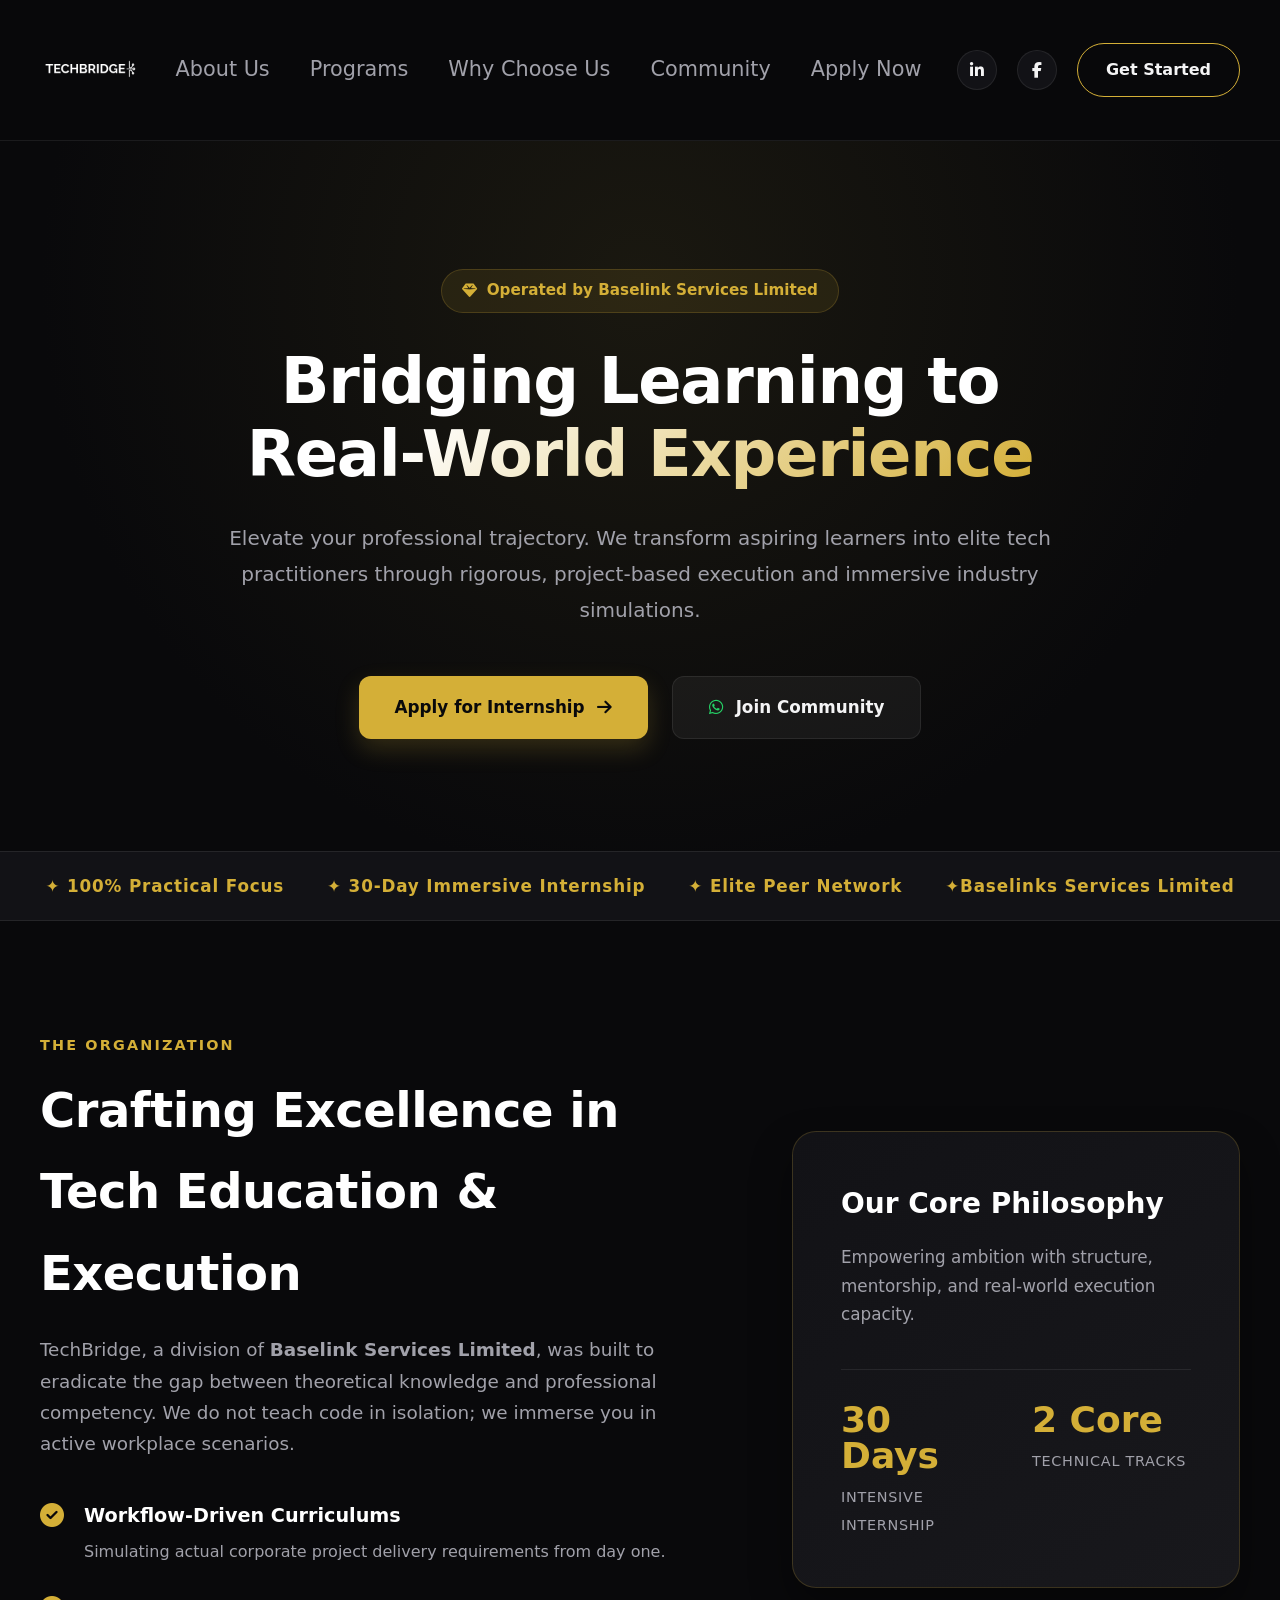
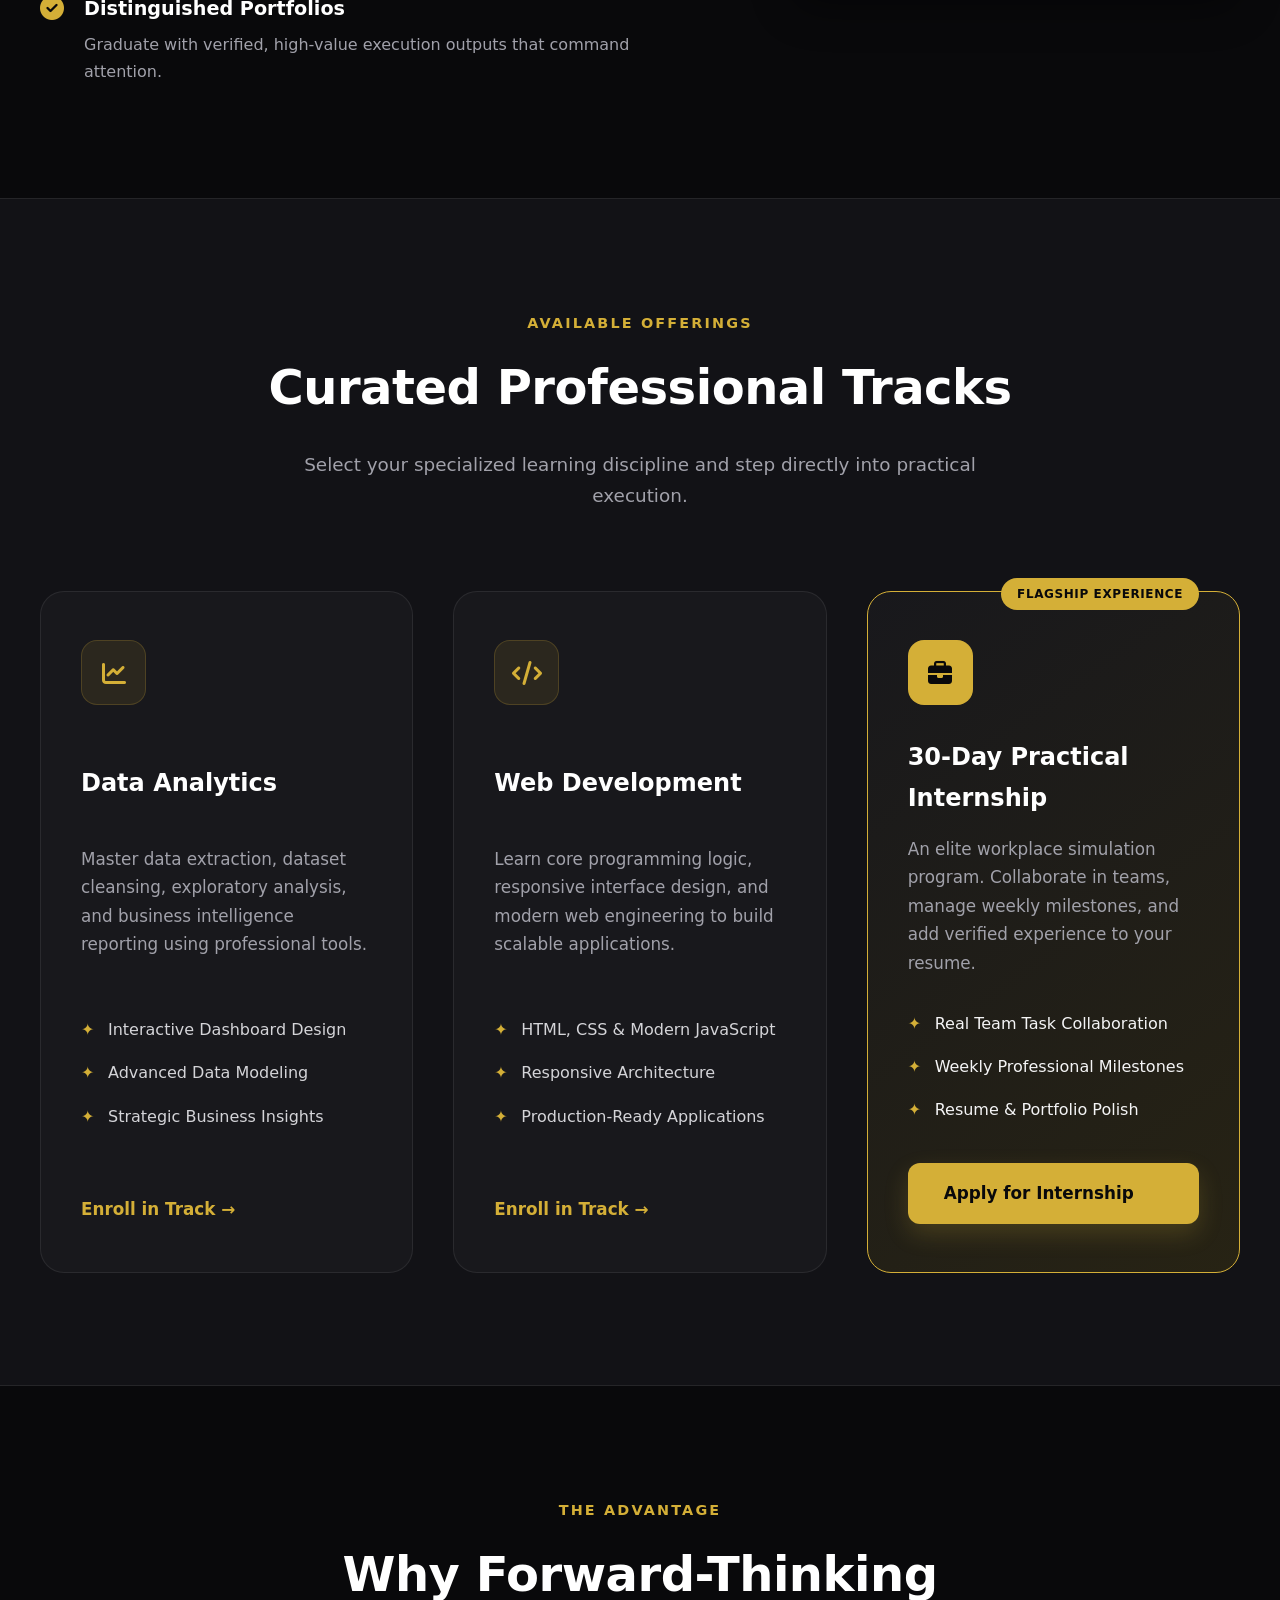
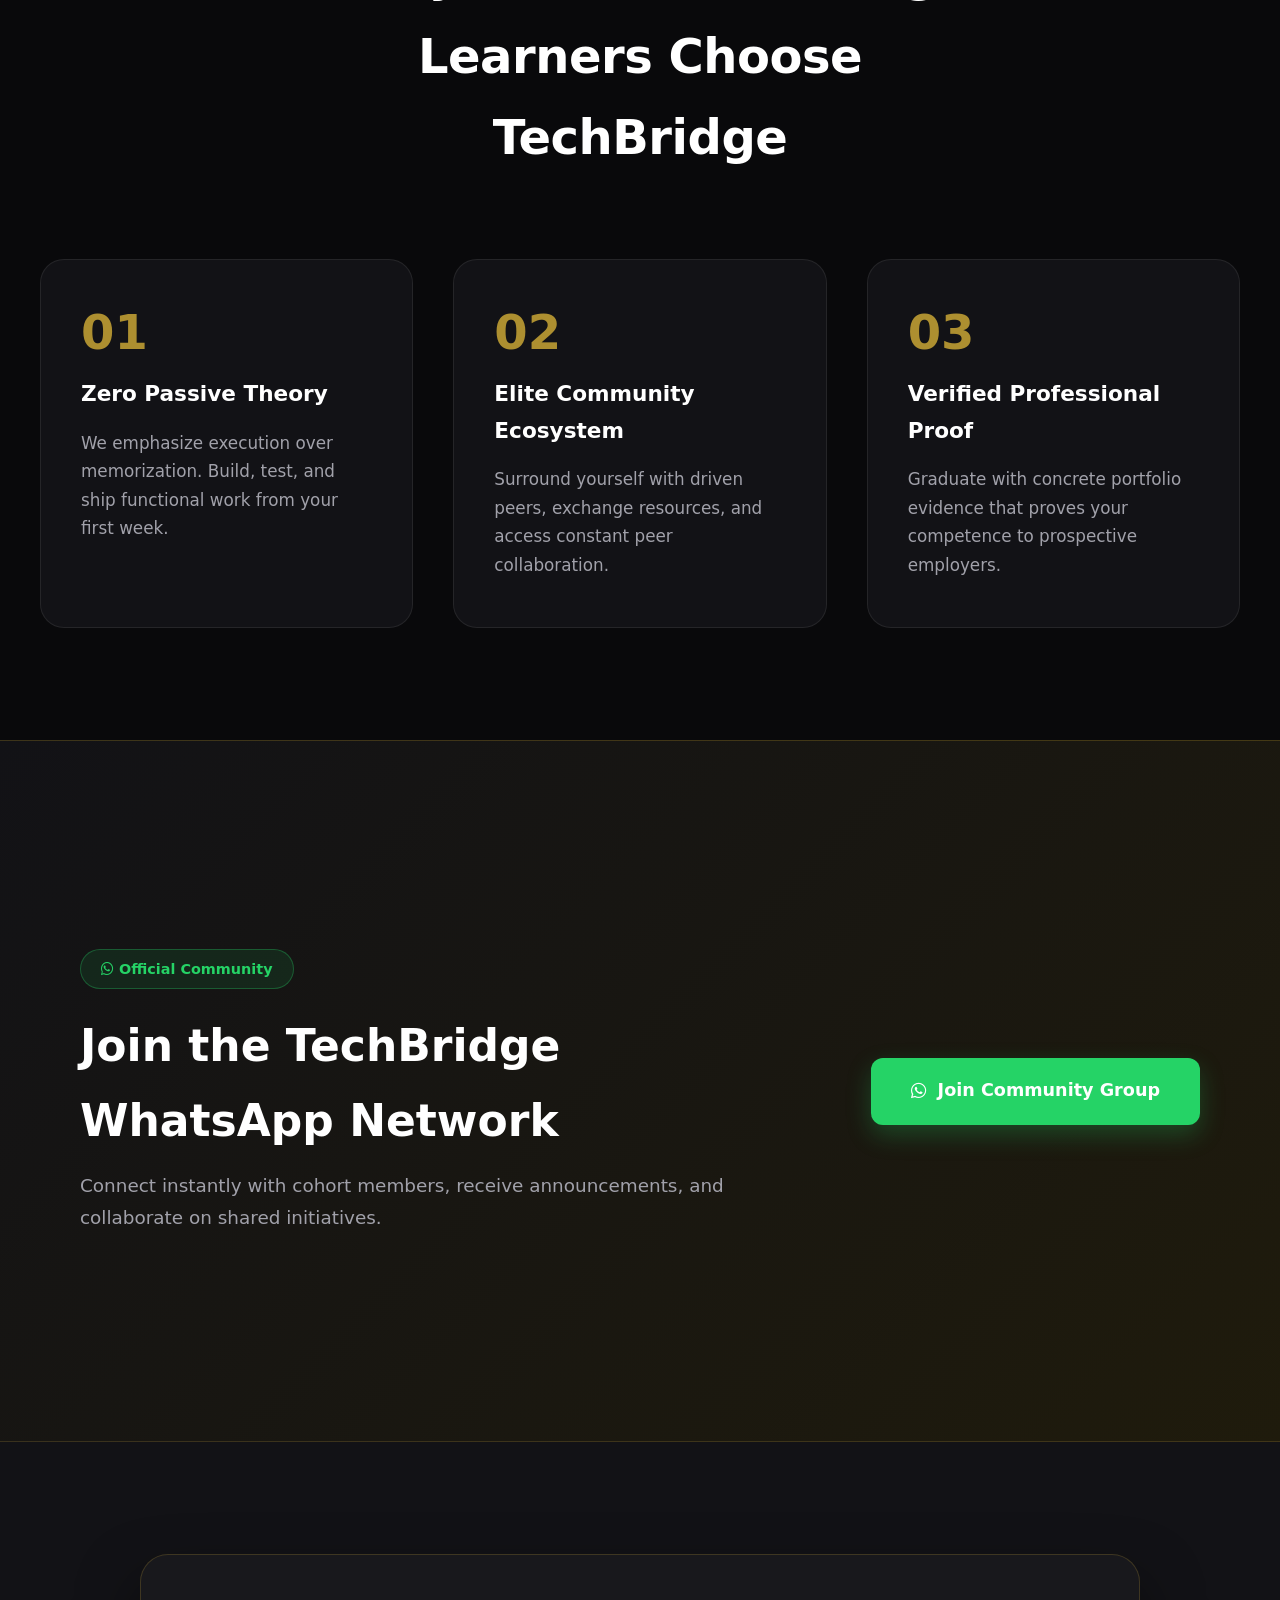
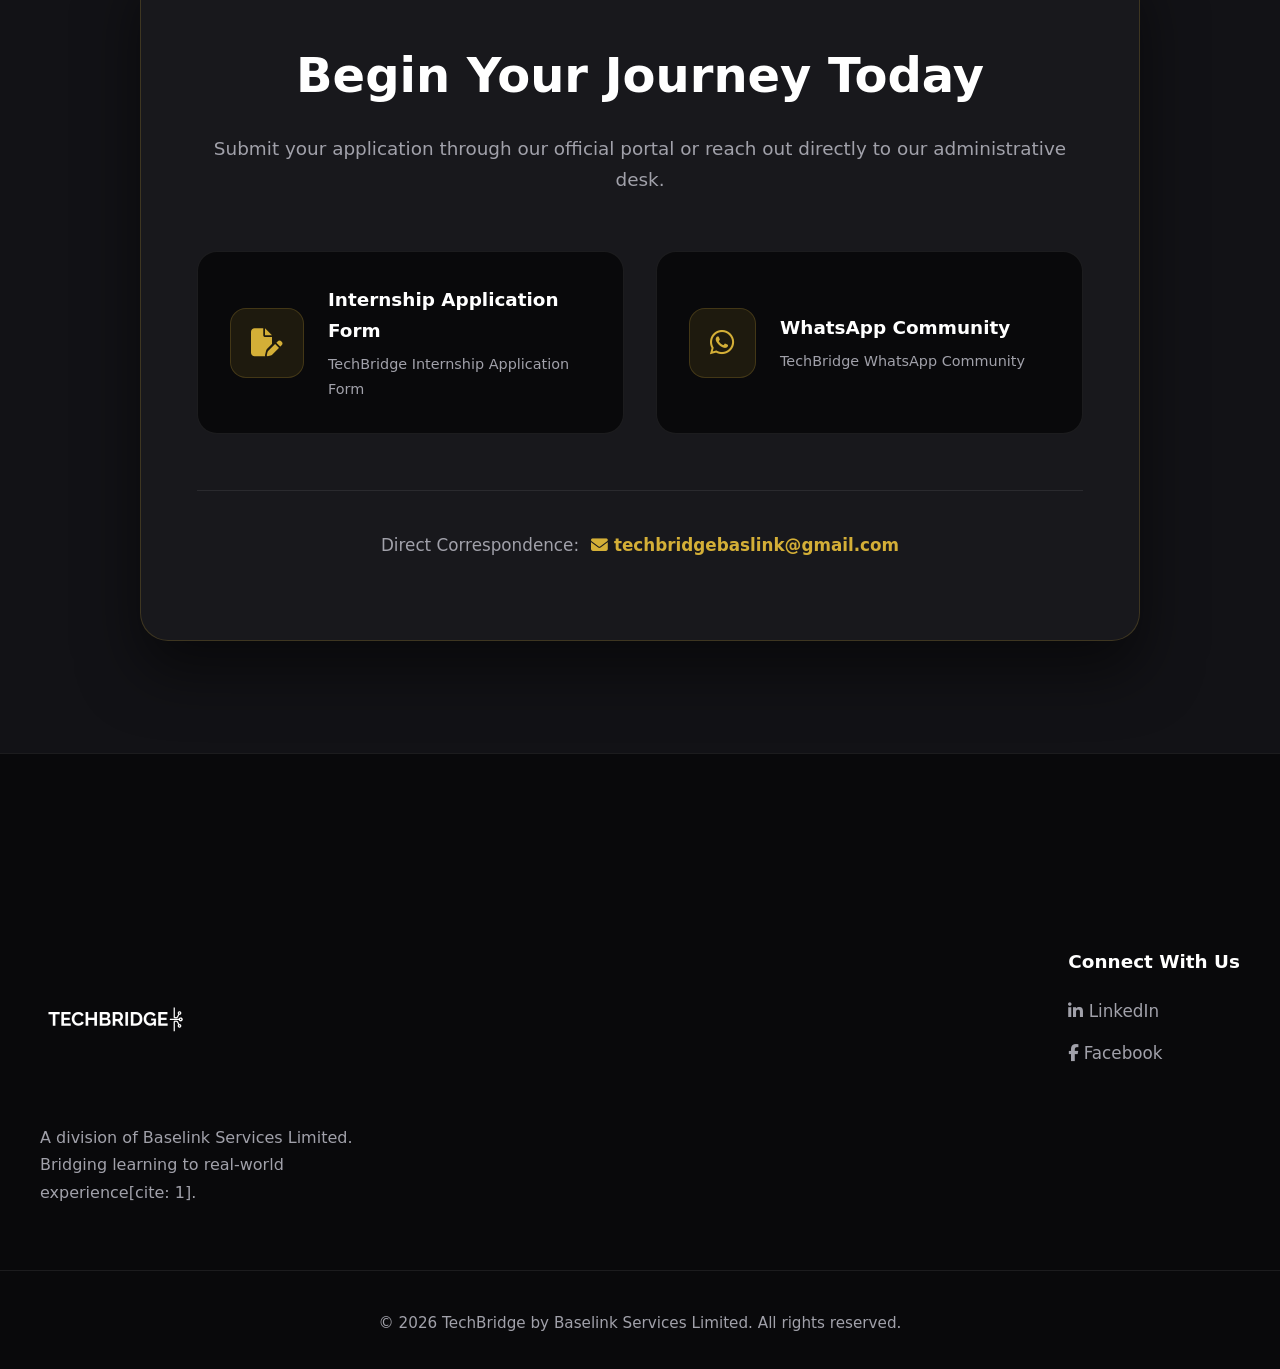
==== index.html @ 63ad5b93 "Add files via upload" ====
<!DOCTYPE html>
<html lang="en">
<head>
    <meta charset="UTF-8">
    <meta name="viewport" content="width=device-width, initial-scale=1.0">
    <title>TechBridge | Bridging Learning to Real-World Experience</title>
    <link rel="stylesheet" href="style.css">
    <link rel="script" href="script.js">
    <!-- FontAwesome Luxury Icons -->
    <link rel="stylesheet" href="https://cdnjs.cloudflare.com/ajax/libs/font-awesome/6.4.0/css/all.min.css">
</head>
<body>

    <!-- Luxury Header / Navbar -->
    <header class="header">
        <div class="nav-container">
            <a href="#" class="logo-link">
                <!-- Using your official TechBridge logo image -->
                <img src="./image/techbridge-logo.png" alt="TechBridge Logo" class="brand-logo-img">
            </a>

            <nav class="nav-menu" id="navMenu">
                <a href="#about" class="nav-link">About Us</a>
                <a href="#programs" class="nav-link">Programs</a>
                <a href="#why-us" class="nav-link">Why Choose Us</a>
                <a href="#community" class="nav-link">Community</a>
                <a href="#apply" class="nav-link">Apply Now</a>
            </nav>

            <div class="nav-cta-group">
                <a href="https://www.linkedin.com/company/techbridge-services/" target="_blank" class="social-btn"><i class="fab fa-linkedin-in"></i></a>
                <a href="https://www.facebook.com/p/Baselink-Services-100066771475783/" target="_blank" class="social-btn"><i class="fab fa-facebook-f"></i></a>
                <a href="#apply" class="btn-luxury-outline">Get Started</a>
            </div>

            <button class="hamburger" id="hamburgerBtn" aria-label="Toggle navigation">
                <span></span>
                <span></span>
                <span></span>
            </button>
        </div>
    </header>

    <!-- Luxury Hero Section -->
    <section class="hero-luxury">
        <div class="hero-container">
            <div class="hero-badge">
                <i class="fa-solid fa-gem"></i> Operated by Baselink Services Limited
            </div>
            <h1>Bridging Learning to <span class="gold-text">Real-World Experience</span></h1>
            <p class="hero-subtitle">
                Elevate your professional trajectory. We transform aspiring learners into elite tech practitioners through rigorous, project-based execution and immersive industry simulations.
            </p>
            <div class="hero-cta-row">
                <a href="#apply" class="btn-gold-solid">Apply for Internship <i class="fas fa-arrow-right"></i></a>
                <a href="#community" class="btn-glass"><i class="fab fa-whatsapp"></i> Join Community</a>
            </div>
        </div>
    </section>

    <!-- Elite Ticker Bar -->
    <div class="luxury-ticker">
        <div class="ticker-content">
            <span>✦ 100% Practical Focus</span>
            <span>✦ 30-Day Immersive Internship</span>
            <span>✦ Elite Peer Network</span>
            <span>✦Baselinks Services Limited</span>
        </div>
    </div>

    <!-- About Section -->
    <section id="about" class="section-container about-luxury-grid">
        <div class="about-text">
            <h5 class="section-gold-eyebrow">The Organization</h5>
            <h2>Crafting Excellence in Tech Education & Execution</h2>
            <p>
                TechBridge, a division of <strong>Baselink Services Limited</strong>, was built to eradicate the gap between theoretical knowledge and professional competency. We do not teach code in isolation; we immerse you in active workplace scenarios.
            </p>
            <div class="luxury-features-list">
                <div class="l-feature">
                    <i class="fa-solid fa-circle-check"></i>
                    <div>
                        <h4>Workflow-Driven Curriculums</h4>
                        <p>Simulating actual corporate project delivery requirements from day one.</p>
                    </div>
                </div>
                <div class="l-feature">
                    <i class="fa-solid fa-circle-check"></i>
                    <div>
                        <h4>Distinguished Portfolios</h4>
                        <p>Graduate with verified, high-value execution outputs that command attention.</p>
                    </div>
                </div>
            </div>
        </div>

        <div class="about-card-box">
            <div class="glass-card-inner">
                <h3>Our Core Philosophy</h3>
                <p>Empowering ambition with structure, mentorship, and real-world execution capacity.</p>
                <div class="card-stats-grid">
                    <div>
                        <span class="stat-num">30 Days</span>
                        <span class="stat-label">Intensive Internship</span>
                    </div>
                    <div>
                        <span class="stat-num">2 Core</span>
                        <span class="stat-label">Technical Tracks</span>
                    </div>
                </div>
            </div>
        </div>
    </section>

    <!-- Programs & Tracks  -->
    <section id="programs" class="programs-luxury-section">
        <div class="section-container">
            <div class="center-header">
                <h5 class="section-gold-eyebrow">Available Offerings</h5>
                <h2>Curated Professional Tracks</h2>
                <p>Select your specialized learning discipline and step directly into practical execution.</p>
            </div>

            <div class="luxury-programs-grid">
                <!-- Track 1 -->
                <div class="luxury-card hover-lift">
                    <div class="card-top-icon"><i class="fa-solid fa-chart-line"></i></div>
                    <h3>Data Analytics</h3>
                    <p>Master data extraction, dataset cleansing, exploratory analysis, and business intelligence reporting using professional tools.</p>
                    <ul class="luxury-list">
                        <li>Interactive Dashboard Design</li>
                        <li>Advanced Data Modeling</li>
                        <li>Strategic Business Insights</li>
                    </ul>
                    <a href="#apply" class="card-action-link">Enroll in Track &rarr;</a>
                </div>

                <!-- Track 2 -->
                <div class="luxury-card hover-lift">
                    <div class="card-top-icon"><i class="fa-solid fa-code"></i></div>
                    <h3>Web Development</h3>
                    <p>Learn core programming logic, responsive interface design, and modern web engineering to build scalable applications.</p>
                    <ul class="luxury-list">
                        <li>HTML, CSS & Modern JavaScript</li>
                        <li>Responsive Architecture</li>
                        <li>Production-Ready Applications</li>
                    </ul>
                    <a href="#apply" class="card-action-link">Enroll in Track &rarr;</a>
                </div>

                <!-- Track 3 (Flagship Featured) -->
                <div class="luxury-card flagship-luxury hover-lift">
                    <div class="gold-pill-tag">Flagship Experience</div>
                    <div class="card-top-icon gold-icon"><i class="fa-solid fa-briefcase"></i></div>
                    <h3>30-Day Practical Internship</h3>
                    <p>An elite workplace simulation program. Collaborate in teams, manage weekly milestones, and add verified experience to your resume.</p>
                    <ul class="luxury-list light-mode-list">
                        <li>Real Team Task Collaboration</li>
                        <li>Weekly Professional Milestones</li>
                        <li>Resume & Portfolio Polish</li>
                    </ul>
                    <a href="https://docs.google.com/forms/u/0/" target="_blank" class="btn-gold-solid">Apply for Internship</a>
                </div>
            </div>
        </div>
    </section>

    <!-- Why Choose Us -->
    <section id="why-us" class="section-container why-luxury-section">
        <div class="center-header">
            <h5 class="section-gold-eyebrow">The Advantage</h5>
            <h2>Why Forward-Thinking Learners Choose TechBridge</h2>
        </div>
        <div class="luxury-benefits-grid">
            <div class="benefit-box hover-lift">
                <span class="gold-number">01</span>
                <h4>Zero Passive Theory</h4>
                <p>We emphasize execution over memorization. Build, test, and ship functional work from your first week.</p>
            </div>
            <div class="benefit-box hover-lift">
                <span class="gold-number">02</span>
                <h4>Elite Community Ecosystem</h4>
                <p>Surround yourself with driven peers, exchange resources, and access constant peer collaboration.</p>
            </div>
            <div class="benefit-box hover-lift">
                <span class="gold-number">03</span>
                <h4>Verified Professional Proof</h4>
                <p>Graduate with concrete portfolio evidence that proves your competence to prospective employers.</p>
            </div>
        </div>
    </section>

    <!-- Community Banner -->
    <section id="community" class="community-luxury-banner">
        <div class="section-container banner-flex">
            <div>
                <span class="whatsapp-badge"><i class="fab fa-whatsapp"></i> Official Community</span>
                <h2>Join the TechBridge WhatsApp Network</h2>
                <p>Connect instantly with cohort members, receive announcements, and collaborate on shared initiatives.</p>
            </div>
            <a href="https://chat.whatsapp.com" target="_blank" class="btn-whatsapp-luxury hover-lift">
                <i class="fab fa-whatsapp"></i> Join Community Group
            </a>
        </div>
    </section>

    <!-- Application / Contact Hub -->
    <section id="apply" class="apply-luxury-section">
        <div class="section-container">
            <div class="apply-luxury-box">
                <h2>Begin Your Journey Today</h2>
                <p>Submit your application through our official portal or reach out directly to our administrative desk.</p>

                <div class="apply-grid-options">
                    <a href="https://docs.google.com/forms/u/0/" target="_blank" class="luxury-option-card hover-lift">
                        <i class="fa-solid fa-file-pen"></i>
                        <div>
                            <h4>Internship Application Form</h4>
                            <p>TechBridge Internship Application Form</p>
                        </div>
                    </a>
                    <a href="https://chat.whatsapp.com" target="_blank" class="luxury-option-card hover-lift">
                        <i class="fab fa-whatsapp"></i>
                        <div>
                            <h4>WhatsApp Community</h4>
                            <p>TechBridge WhatsApp Community</p>
                        </div>
                    </a>
                </div>

                <div class="contact-strip-luxury">
                    <span>Direct Correspondence:</span>
                    <a href="mailto:techbridgebaslink@gmail.com"><i class="fa-solid fa-envelope"></i> techbridgebaslink@gmail.com</a>
                </div>
            </div>
        </div>
    </section>

    <!-- Luxury Footer -->
    <footer class="footer-luxury">
        <div class="section-container footer-flex">
            <div class="footer-brand">
                <img src="./image/techbridge-logo.png" alt="TechBridge Logo" class="footer-logo-img">
                <p>A division of Baselink Services Limited. Bridging learning to real-world experience[cite: 1].</p>
            </div>
            <div class="footer-socials">
                <h5>Connect With Us</h5>
                <div class="social-links-row">
                    <a href="https://www.linkedin.com/company/techbridge-services/" target="_blank"><i class="fab fa-linkedin-in"></i> LinkedIn</a>
                    <a href="https://www.facebook.com/p/Baselink-Services-100066771475783/" target="_blank"><i class="fab fa-facebook-f"></i> Facebook</a>
                </div>
            </div>
        </div>
        <div class="footer-bottom-bar">
            <p>&copy; 2026 TechBridge by Baselink Services Limited. All rights reserved.</p>
        </div>
    </footer>

    <!-- Script File -->
    <script src="script.js"></script>
</body>
</html>
---- style.css ----
/* --- LUXURY CSS RESET & VARIABLES --- */
* {
    margin: 0;
    padding: 0;
    box-sizing: border-box;
    font-family: system-ui, -apple-system, BlinkMacSystemFont, "Segoe UI", Roboto, sans-serif;
}

:root {
    --obsidian: #09090b;
    --obsidian-surface: #121216;
    --obsidian-card: #18181c;
    --gold: #d4af37;
    --gold-hover: #b3922c;
    --text-light: #f4f4f5;
    --text-muted: #a1a1aa;
    --border-luxury: rgba(212, 175, 55, 0.2);
    --border-subtle: rgba(255, 255, 255, 0.08);
}

html {
    scroll-behavior: smooth;
}

body {
    background-color: var(--obsidian);
    color: var(--text-light);
    font-size: 1.05rem;
    line-height: 1.7;
}

/* --- HOVER INTERACTION ANIMATION --- */
.hover-lift {
    transition: transform 0.3s cubic-bezier(0.16, 1, 0.3, 1), box-shadow 0.3s cubic-bezier(0.16, 1, 0.3, 1), border-color 0.3s ease;
}

.hover-lift:hover {
    transform: translateY(-8px);
    box-shadow: 0 20px 40px -15px rgba(212, 175, 55, 0.15);
    border-color: var(--gold);
}

/* --- LUXURY HEADER --- */
.header {
    background: rgba(9, 9, 11, 0.85);
    backdrop-filter: blur(16px);
    border-bottom: 1px solid var(--border-subtle);
    position: sticky;
    top: 0;
    z-index: 1000;
}

.nav-container {
    max-width: 1320px;
    margin: 0 auto;
    padding: 1.25rem 2.5rem;
    display: flex;
    align-items: center;
    justify-content: space-between;
}

.brand-logo-img {
    height: 100px;
    width: auto;
    display: block;
    filter: brightness(0) invert(1);
}

.nav-menu {
    display: flex;
    gap: 2.5rem;
}

.nav-link {
    text-decoration: none;
    color: var(--text-muted);
    font-size: 1.3rem;
    font-weight: 500;
    transition: color 0.2s ease;
}

.nav-link:hover {
    color: var(--gold);
}

.nav-cta-group {
    display: flex;
    align-items: center;
    gap: 1.25rem;
}

.social-btn {
    width: 40px;
    height: 40px;
    border-radius: 50%;
    background: var(--obsidian-surface);
    color: var(--text-light);
    display: flex;
    align-items: center;
    justify-content: center;
    text-decoration: none;
    font-size: 1rem;
    border: 1px solid var(--border-subtle);
    transition: all 0.3s ease;
}

.social-btn:hover {
    background: var(--gold);
    color: var(--obsidian);
    border-color: var(--gold);
    transform: translateY(-3px);
}

.btn-luxury-outline {
    background: transparent;
    color: var(--text-light);
    text-decoration: none;
    padding: 0.75rem 1.75rem;
    border-radius: 2rem;
    font-size: 1rem;
    font-weight: 600;
    border: 1px solid var(--gold);
    transition: all 0.3s ease;
}

.btn-luxury-outline:hover {
    background: var(--gold);
    color: var(--obsidian);
    transform: translateY(-2px);
}

.hamburger {
    display: none;
    flex-direction: column;
    gap: 6px;
    background: none;
    border: none;
    cursor: pointer;
}

.hamburger span {
    display: block;
    width: 28px;
    height: 2px;
    background: var(--gold);
    transition: 0.3s;
}

/* --- HERO SECTION --- */
.hero-luxury {
    background: radial-gradient(circle at 50% 20%, #1a1810 0%, var(--obsidian) 70%);
    padding: 8rem 2.5rem 7rem 2.5rem;
    text-align: center;
}

.hero-container {
    max-width: 900px;
    margin: 0 auto;
}

.hero-badge {
    display: inline-flex;
    align-items: center;
    gap: 0.6rem;
    background: rgba(212, 175, 55, 0.1);
    color: var(--gold);
    padding: 0.5rem 1.25rem;
    border-radius: 2rem;
    font-size: 0.95rem;
    font-weight: 600;
    margin-bottom: 2rem;
    border: 1px solid var(--border-luxury);
}

.hero-luxury h1 {
    font-size: 4rem;
    font-weight: 800;
    color: #ffffff;
    line-height: 1.15;
    margin-bottom: 1.75rem;
    letter-spacing: -0.02em;
}

.gold-text {
    background: linear-gradient(135deg, #ffffff 20%, var(--gold) 100%);
    -webkit-background-clip: text;
    -webkit-text-fill-color: transparent;
}

.hero-subtitle {
    font-size: 1.25rem;
    color: var(--text-muted);
    margin-bottom: 3rem;
    line-height: 1.8;
}

.hero-cta-row {
    display: flex;
    justify-content: center;
    gap: 1.5rem;
    flex-wrap: wrap;
}

.btn-gold-solid {
    background: var(--gold);
    color: var(--obsidian);
    text-decoration: none;
    padding: 1rem 2.25rem;
    border-radius: 0.75rem;
    font-size: 1.05rem;
    font-weight: 700;
    display: inline-flex;
    align-items: center;
    gap: 0.75rem;
    transition: all 0.3s ease;
    box-shadow: 0 10px 25px rgba(212, 175, 55, 0.2);
}

.btn-gold-solid:hover {
    background: var(--gold-hover);
    transform: translateY(-3px);
    box-shadow: 0 15px 30px rgba(212, 175, 55, 0.35);
}

.btn-glass {
    background: rgba(255, 255, 255, 0.05);
    color: var(--text-light);
    text-decoration: none;
    padding: 1rem 2.25rem;
    border-radius: 0.75rem;
    font-size: 1.05rem;
    font-weight: 600;
    border: 1px solid var(--border-subtle);
    display: inline-flex;
    align-items: center;
    gap: 0.75rem;
    transition: all 0.3s ease;
}

.btn-glass i {
    color: #25d366;
}

.btn-glass:hover {
    background: rgba(255, 255, 255, 0.1);
    border-color: var(--text-muted);
    transform: translateY(-3px);
}

/* --- TICKER BAR --- */
.luxury-ticker {
    background: var(--obsidian-surface);
    border-top: 1px solid var(--border-subtle);
    border-bottom: 1px solid var(--border-subtle);
    padding: 1.25rem 0;
    overflow: hidden;
}

.ticker-content {
    display: flex;
    justify-content: space-around;
    align-items: center;
    flex-wrap: wrap;
    gap: 2rem;
    max-width: 1320px;
    margin: 0 auto;
    padding: 0 2.5rem;
    font-size: 1.05rem;
    font-weight: 600;
    color: var(--gold);
    letter-spacing: 0.05em;
}

/* --- SECTION GENERAL STYLING --- */
.section-container {
    max-width: 1320px;
    margin: 0 auto;
    padding: 7rem 2.5rem;
}

.center-header {
    text-align: center;
    max-width: 750px;
    margin: 0 auto 5rem auto;
}

.section-gold-eyebrow {
    color: var(--gold);
    font-size: 0.9rem;
    font-weight: 700;
    text-transform: uppercase;
    letter-spacing: 0.15em;
    margin-bottom: 0.75rem;
}

.center-header h2, .about-text h2 {
    font-size: 3rem;
    font-weight: 800;
    color: #ffffff;
    margin-bottom: 1.25rem;
    letter-spacing: -0.01em;
}

.center-header p, .about-text p {
    color: var(--text-muted);
    font-size: 1.15rem;
}

/* --- ABOUT SECTION --- */
.about-luxury-grid {
    display: grid;
    grid-template-columns: 1.2fr 0.8fr;
    gap: 5rem;
    align-items: center;
}

.about-text p {
    margin-bottom: 2.5rem;
}

.luxury-features-list {
    display: flex;
    flex-direction: column;
    gap: 1.75rem;
}

.l-feature {
    display: flex;
    gap: 1.25rem;
    align-items: flex-start;
}

.l-feature i {
    color: var(--gold);
    font-size: 1.5rem;
    margin-top: 0.2rem;
}

.l-feature h4 {
    font-size: 1.2rem;
    color: #ffffff;
    margin-bottom: 0.35rem;
}

.l-feature p {
    font-size: 1rem;
    color: var(--text-muted);
    margin-bottom: 0;
}

.about-card-box {
    background: linear-gradient(145deg, var(--obsidian-surface), var(--obsidian-card));
    border: 1px solid var(--border-luxury);
    border-radius: 1.5rem;
    padding: 3rem;
    position: relative;
    box-shadow: 0 20px 40px rgba(0,0,0,0.4);
}

.about-card-box h3 {
    font-size: 1.75rem;
    color: #ffffff;
    margin-bottom: 1rem;
}

.about-card-box p {
    color: var(--text-muted);
    font-size: 1.05rem;
    margin-bottom: 2.5rem;
}

.card-stats-grid {
    display: grid;
    grid-template-columns: 1fr 1fr;
    gap: 2rem;
    border-top: 1px solid var(--border-subtle);
    padding-top: 2rem;
}

.stat-num {
    display: block;
    font-size: 2.25rem;
    font-weight: 800;
    color: var(--gold);
    line-height: 1;
    margin-bottom: 0.5rem;
}

.stat-label {
    font-size: 0.9rem;
    color: var(--text-muted);
    text-transform: uppercase;
    letter-spacing: 0.05em;
}

/* --- PROGRAMS SECTION --- */
.programs-luxury-section {
    background-color: var(--obsidian-surface);
    border-top: 1px solid var(--border-subtle);
    border-bottom: 1px solid var(--border-subtle);
}

.luxury-programs-grid {
    display: grid;
    grid-template-columns: repeat(3, 1fr);
    gap: 2.5rem;
}

.luxury-card {
    background: var(--obsidian-card);
    border: 1px solid var(--border-subtle);
    border-radius: 1.5rem;
    padding: 3rem 2.5rem;
    display: flex;
    flex-direction: column;
    justify-content: space-between;
}

.card-top-icon {
    width: 65px;
    height: 65px;
    background: rgba(212, 175, 55, 0.1);
    color: var(--gold);
    border-radius: 1rem;
    display: flex;
    align-items: center;
    justify-content: center;
    font-size: 1.5rem;
    margin-bottom: 2rem;
    border: 1px solid var(--border-luxury);
}

.luxury-card h3 {
    font-size: 1.5rem;
    color: #ffffff;
    margin-bottom: 1rem;
}

.luxury-card p {
    color: var(--text-muted);
    font-size: 1.05rem;
    margin-bottom: 2rem;
}

.luxury-list {
    list-style: none;
    margin-bottom: 2.5rem;
    display: flex;
    flex-direction: column;
    gap: 1rem;
    font-size: 1rem;
    color: #d4d4d8;
}

.luxury-list li::before {
    content: "✦ ";
    color: var(--gold);
    font-weight: bold;
    margin-right: 0.5rem;
}

.card-action-link {
    text-decoration: none;
    font-weight: 700;
    color: var(--gold);
    font-size: 1.05rem;
    transition: color 0.2s ease;
}

.card-action-link:hover {
    color: #ffffff;
}

/* Flagship Card Special Variant */
.luxury-card.flagship-luxury {
    background: linear-gradient(145deg, #18181c, #272314);
    border: 1px solid var(--gold);
    position: relative;
}

.gold-pill-tag {
    position: absolute;
    top: -14px;
    right: 2.5rem;
    background: var(--gold);
    color: var(--obsidian);
    font-size: 0.75rem;
    font-weight: 800;
    text-transform: uppercase;
    padding: 0.35rem 1rem;
    border-radius: 2rem;
    letter-spacing: 0.05em;
}

.card-top-icon.gold-icon {
    background: var(--gold);
    color: var(--obsidian);
}

.light-mode-list {
    color: #f4f4f5;
}

/* --- WHY CHOOSE US --- */
.why-luxury-section {
    background: var(--obsidian);
}

.luxury-benefits-grid {
    display: grid;
    grid-template-columns: repeat(3, 1fr);
    gap: 2.5rem;
}

.benefit-box {
    background: var(--obsidian-surface);
    border: 1px solid var(--border-subtle);
    padding: 3rem 2.5rem;
    border-radius: 1.5rem;
}

.gold-number {
    font-size: 3rem;
    font-weight: 900;
    color: var(--gold);
    display: block;
    margin-bottom: 1.25rem;
    line-height: 1;
    opacity: 0.8;
}

.benefit-box h4 {
    font-size: 1.35rem;
    color: #ffffff;
    margin-bottom: 1rem;
}

.benefit-box p {
    color: var(--text-muted);
    font-size: 1.05rem;
}

/* --- COMMUNITY BANNER --- */
.community-luxury-banner {
    background: linear-gradient(135deg, #121216 0%, #1f1b0c 100%);
    border-top: 1px solid var(--border-luxury);
    border-bottom: 1px solid var(--border-luxury);
    padding: 6rem 2.5rem;
}

.banner-flex {
    display: flex;
    align-items: center;
    justify-content: space-between;
    gap: 4rem;
}

.whatsapp-badge {
    background: rgba(37, 211, 102, 0.1);
    color: #25d366;
    border: 1px solid rgba(37, 211, 102, 0.3);
    padding: 0.4rem 1.25rem;
    border-radius: 2rem;
    font-size: 0.9rem;
    font-weight: 600;
    display: inline-block;
    margin-bottom: 1.25rem;
}

.banner-flex h2 {
    font-size: 2.75rem;
    font-weight: 800;
    color: #ffffff;
    margin-bottom: 0.75rem;
}

.banner-flex p {
    color: var(--text-muted);
    font-size: 1.15rem;
}

.btn-whatsapp-luxury {
    background: #25d366;
    color: #ffffff;
    text-decoration: none;
    padding: 1.15rem 2.5rem;
    border-radius: 0.75rem;
    font-size: 1.1rem;
    font-weight: 700;
    display: inline-flex;
    align-items: center;
    gap: 0.75rem;
    transition: all 0.3s ease;
    white-space: nowrap;
    box-shadow: 0 10px 25px rgba(37, 211, 102, 0.25);
}

.btn-whatsapp-luxury:hover {
    background: #20ba5a;
    transform: translateY(-3px);
}

/* --- APPLY SECTION --- */
.apply-luxury-section {
    background: var(--obsidian-surface);
}

.apply-luxury-box {
    background: var(--obsidian-card);
    border: 1px solid var(--border-luxury);
    border-radius: 1.75rem;
    padding: 5rem 3.5rem;
    text-align: center;
    max-width: 1000px;
    margin: 0 auto;
    box-shadow: 0 30px 60px rgba(0,0,0,0.5);
}

.apply-luxury-box h2 {
    font-size: 3rem;
    color: #ffffff;
    margin-bottom: 1rem;
}

.apply-luxury-box p {
    color: var(--text-muted);
    font-size: 1.15rem;
    margin-bottom: 3.5rem;
}

.apply-grid-options {
    display: grid;
    grid-template-columns: 1fr 1fr;
    gap: 2rem;
    margin-bottom: 3.5rem;
}

.luxury-option-card {
    background: var(--obsidian);
    border: 1px solid var(--border-subtle);
    padding: 2rem;
    border-radius: 1.25rem;
    text-decoration: none;
    display: flex;
    align-items: center;
    gap: 1.5rem;
    text-align: left;
}

.luxury-option-card i {
    font-size: 1.75rem;
    color: var(--gold);
    background: rgba(212, 175, 55, 0.1);
    padding: 1.25rem;
    border-radius: 1rem;
    border: 1px solid var(--border-luxury);
    flex-shrink: 0;
}

.luxury-option-card h4 {
    font-size: 1.15rem;
    color: #ffffff;
    margin-bottom: 0.35rem;
}

.luxury-option-card p {
    font-size: 0.9rem;
    color: var(--text-muted);
    margin-bottom: 0;
}

.contact-strip-luxury {
    border-top: 1px solid var(--border-subtle);
    padding-top: 2.5rem;
    font-size: 1.05rem;
    color: var(--text-muted);
    display: flex;
    align-items: center;
    justify-content: center;
    gap: 0.75rem;
}

.contact-strip-luxury a {
    color: var(--gold);
    font-weight: 600;
    text-decoration: none;
}

.contact-strip-luxury a:hover {
    text-decoration: underline;
}

/* --- FOOTER --- */
.footer-luxury {
    background: var(--obsidian);
    border-top: 1px solid var(--border-subtle);
    padding: 5rem 0 2rem 0;
}

.footer-flex {
    display: flex;
    justify-content: space-between;
    align-items: flex-start;
    gap: 3rem;
    padding-bottom: 4rem;
    border-bottom: 1px solid var(--border-subtle);
}

.footer-logo-img {
    height: 150px;
    width: auto;
    margin-bottom: 1.25rem;
    filter: brightness(0) invert(1);
}

.footer-brand p {
    font-size: 1rem;
    color: var(--text-muted);
    max-width: 340px;
}

.footer-socials h5 {
    color: #ffffff;
    font-size: 1.15rem;
    margin-bottom: 1.25rem;
}

.social-links-row {
    display: flex;
    flex-direction: column;
    gap: 0.85rem;
}

.social-links-row a {
    color: var(--text-muted);
    text-decoration: none;
    font-size: 1.05rem;
    transition: color 0.2s ease;
}

.social-links-row a:hover {
    color: var(--gold);
}

.footer-bottom-bar {
    text-align: center;
    padding-top: 2.5rem;
    font-size: 0.95rem;
    color: var(--text-muted);
}

/* --- RESPONSIVE MEDIA QUERIES --- */
@media (max-width: 968px) {
    .hero-luxury h1 {
        font-size: 3rem;
    }

    .about-luxury-grid {
        grid-template-columns: 1fr;
        gap: 3.5rem;
    }

    .luxury-programs-grid, .luxury-benefits-grid {
        grid-template-columns: 1fr;
    }

    .banner-flex {
        flex-direction: column;
        text-align: center;
    }

    .apply-grid-options {
        grid-template-columns: 1fr;
    }

    .nav-menu, .nav-cta-group {
        display: none;
    }

    .hamburger {
        display: flex;
    }

    /* Mobile Drawer Menu */
    .nav-menu.active {
        display: flex;
        flex-direction: column;
        position: absolute;
        top: 100%;
        left: 0;
        width: 100%;
        background: var(--obsidian-card);
        padding: 2.5rem;
        border-bottom: 1px solid var(--border-subtle);
        box-shadow: 0 20px 40px rgba(0,0,0,0.6);
        gap: 1.5rem;
    }
}
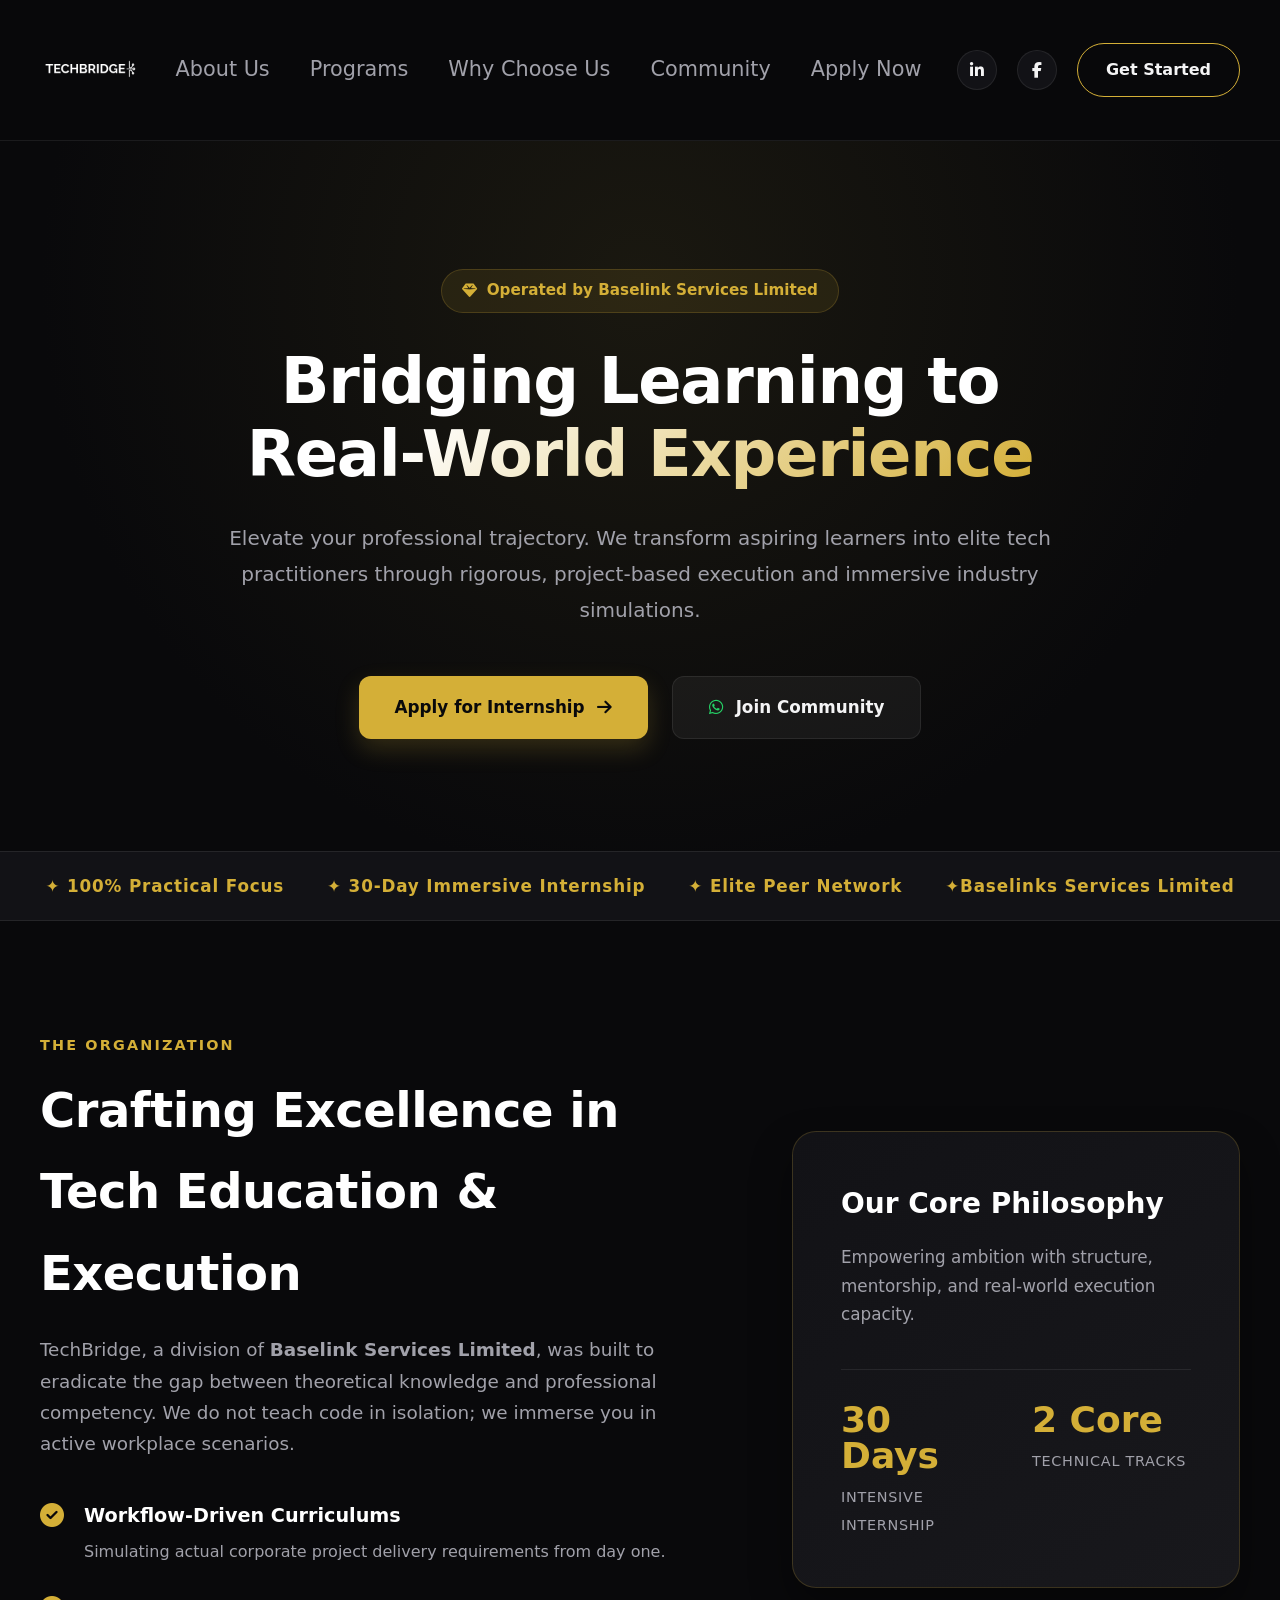
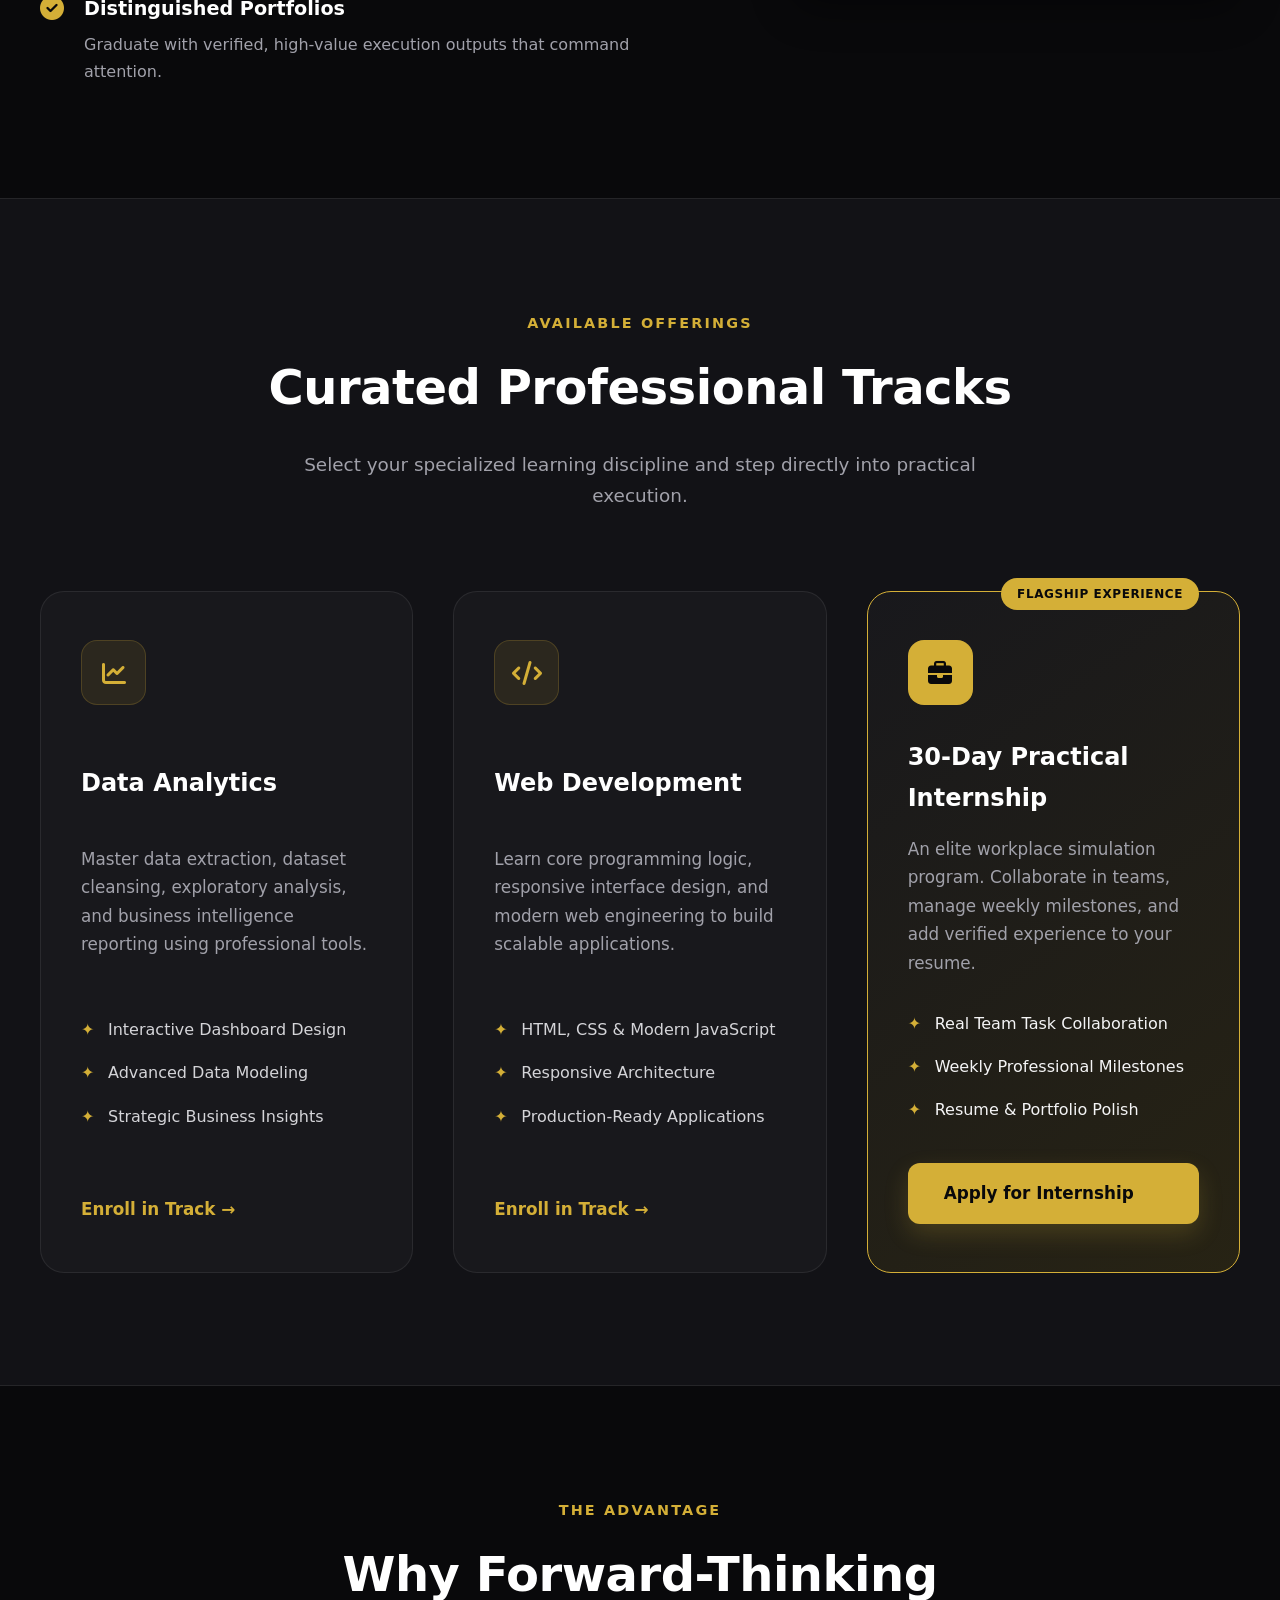
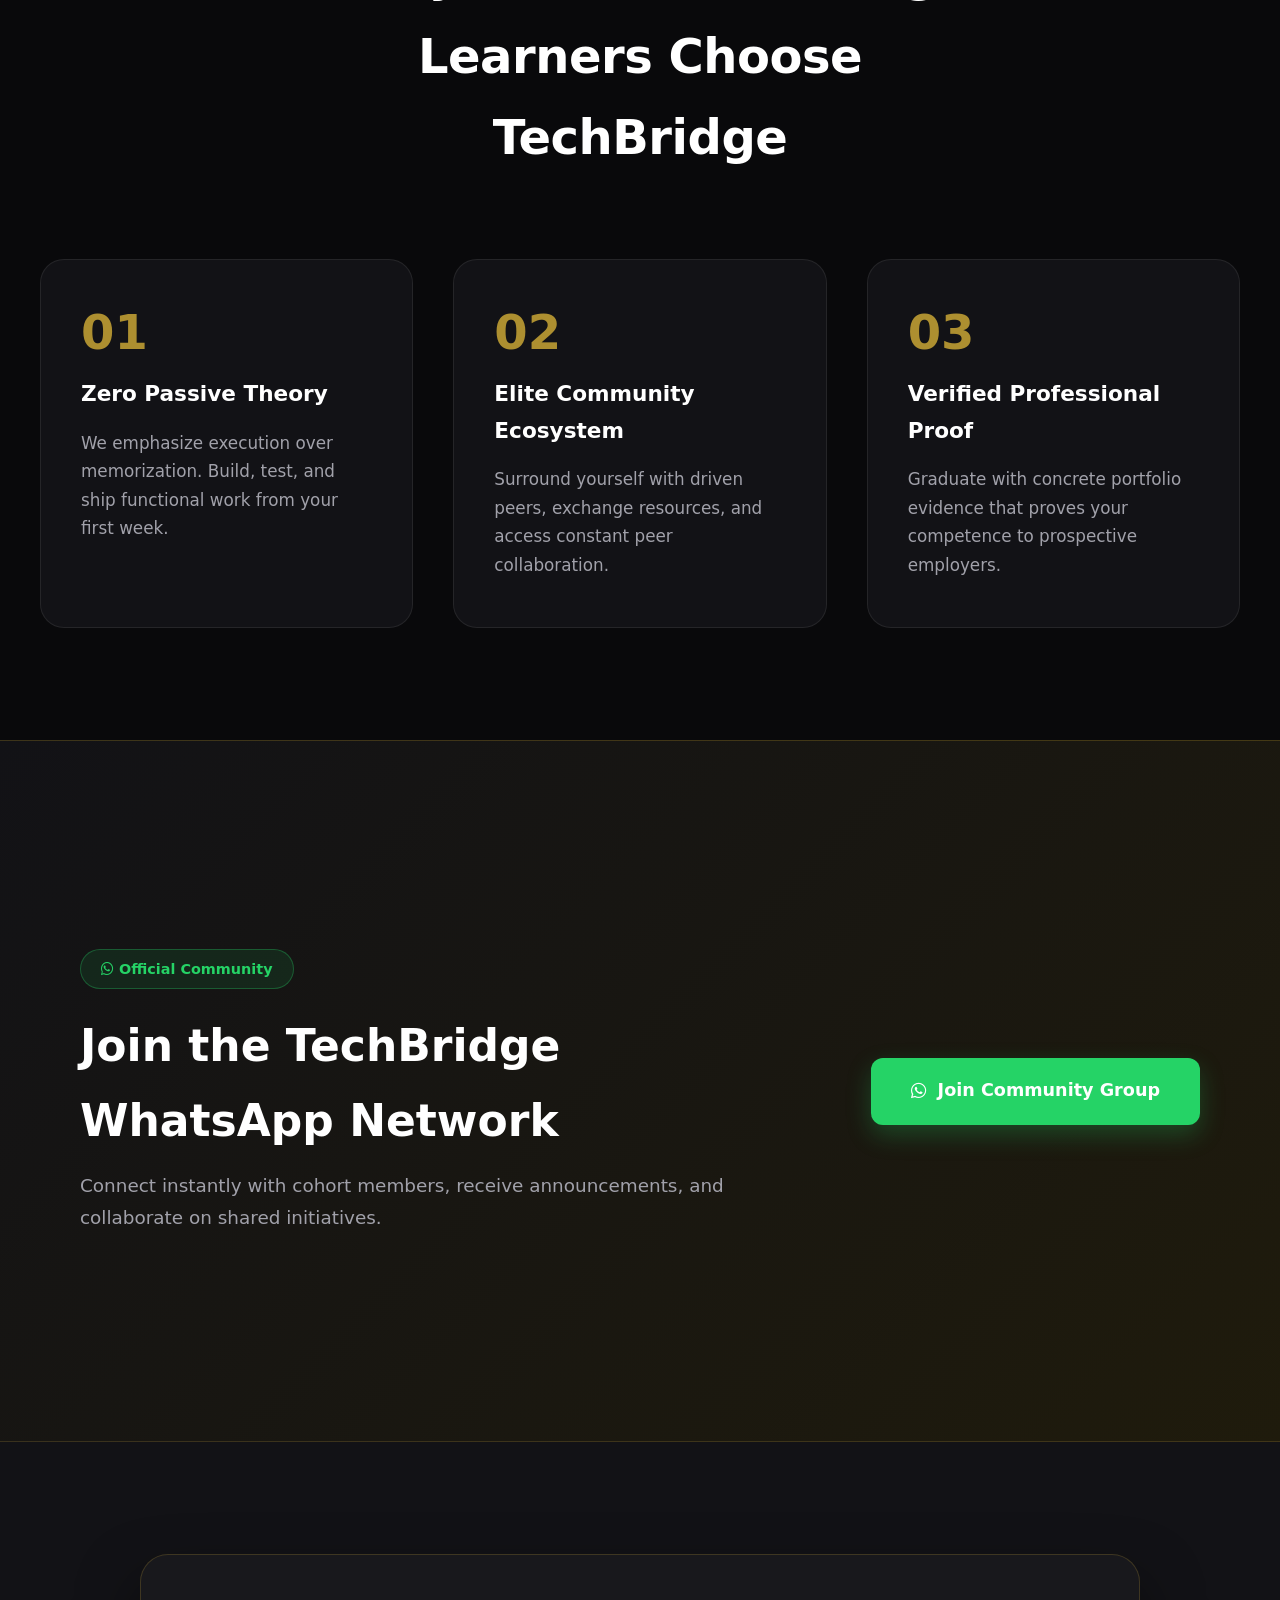
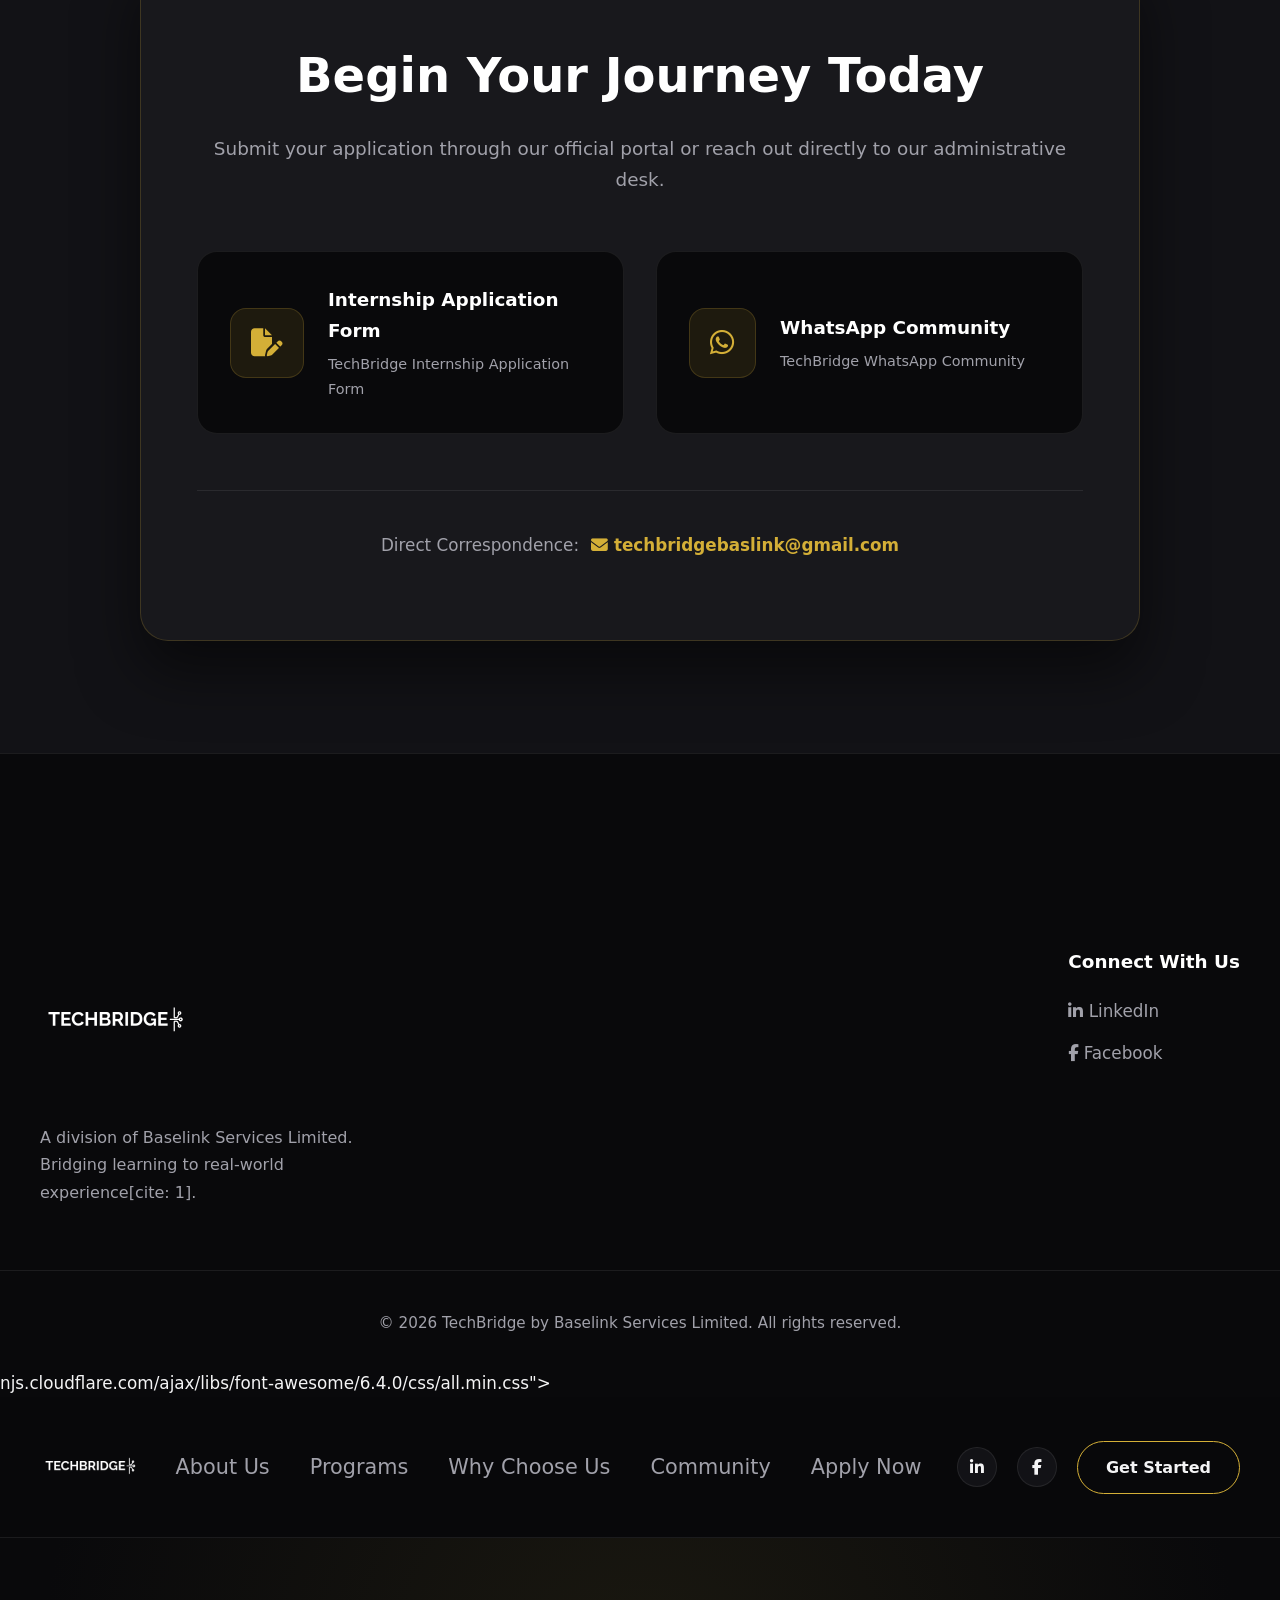
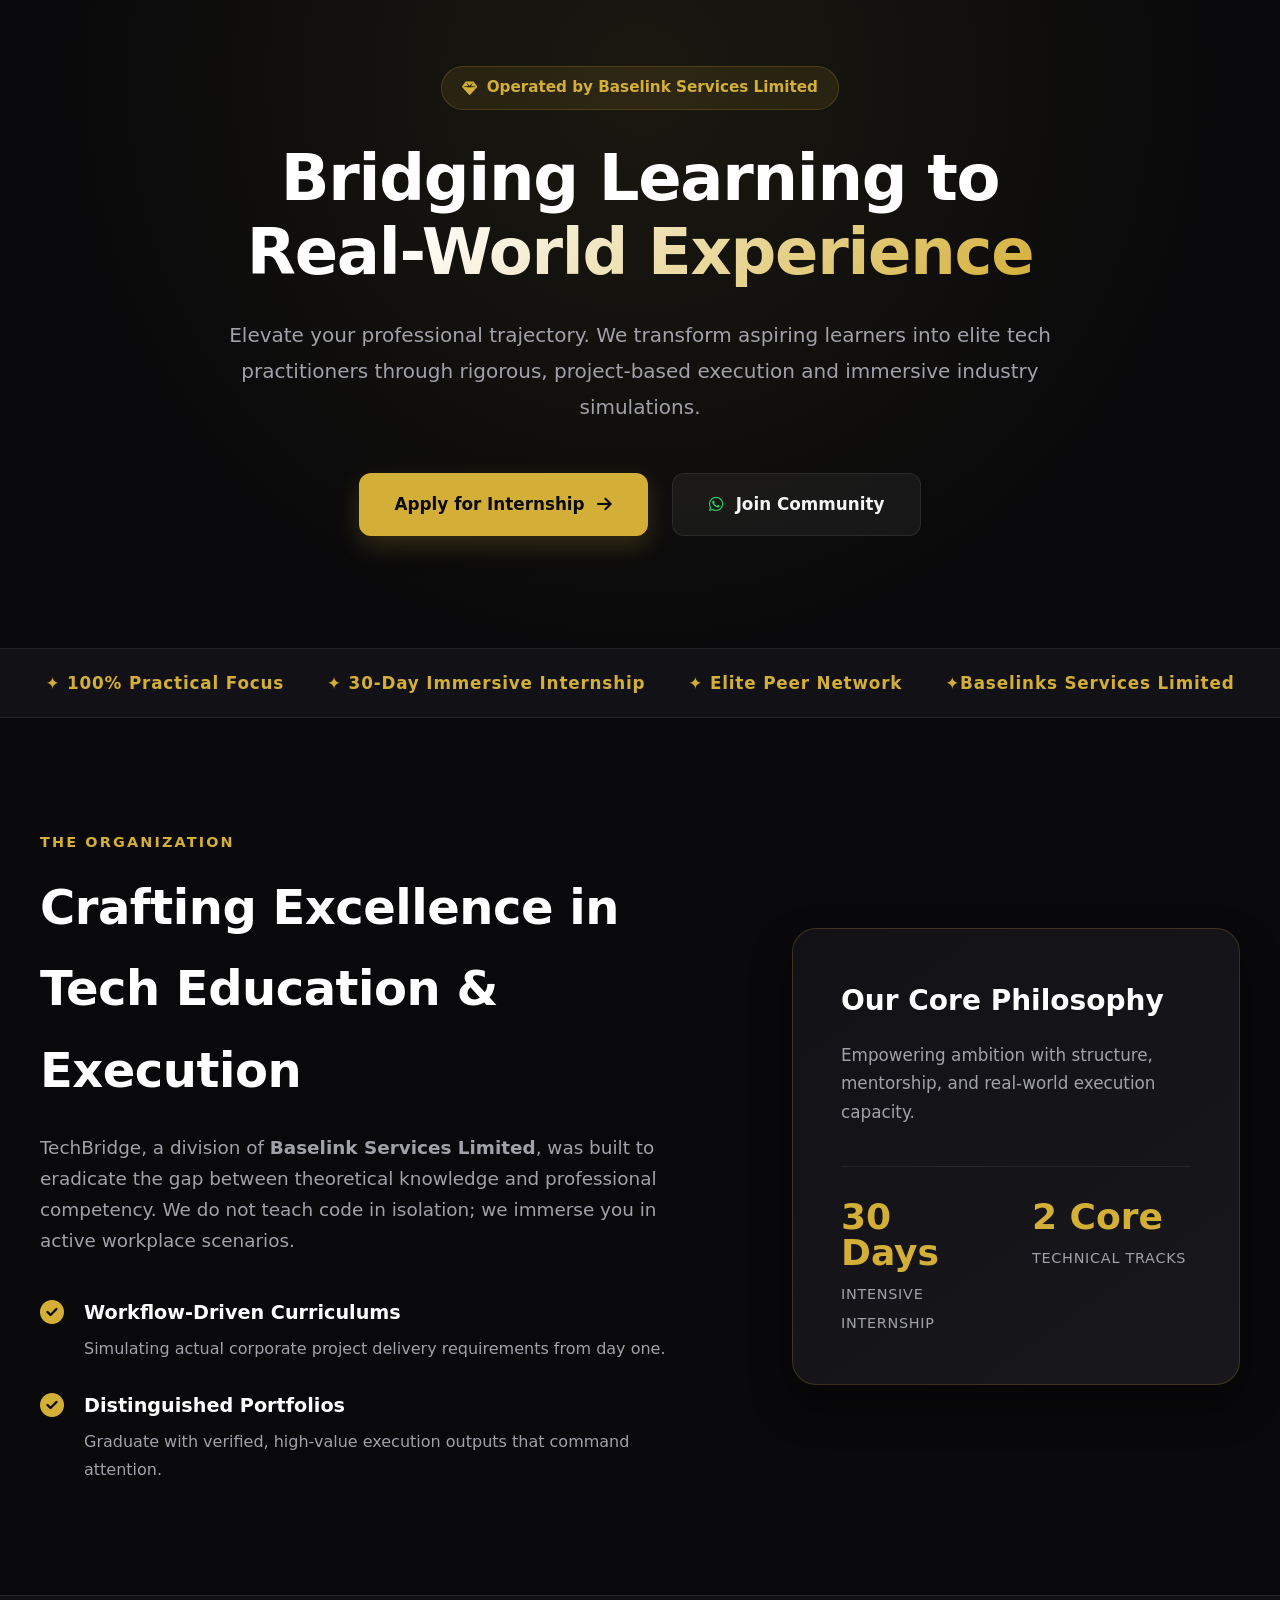
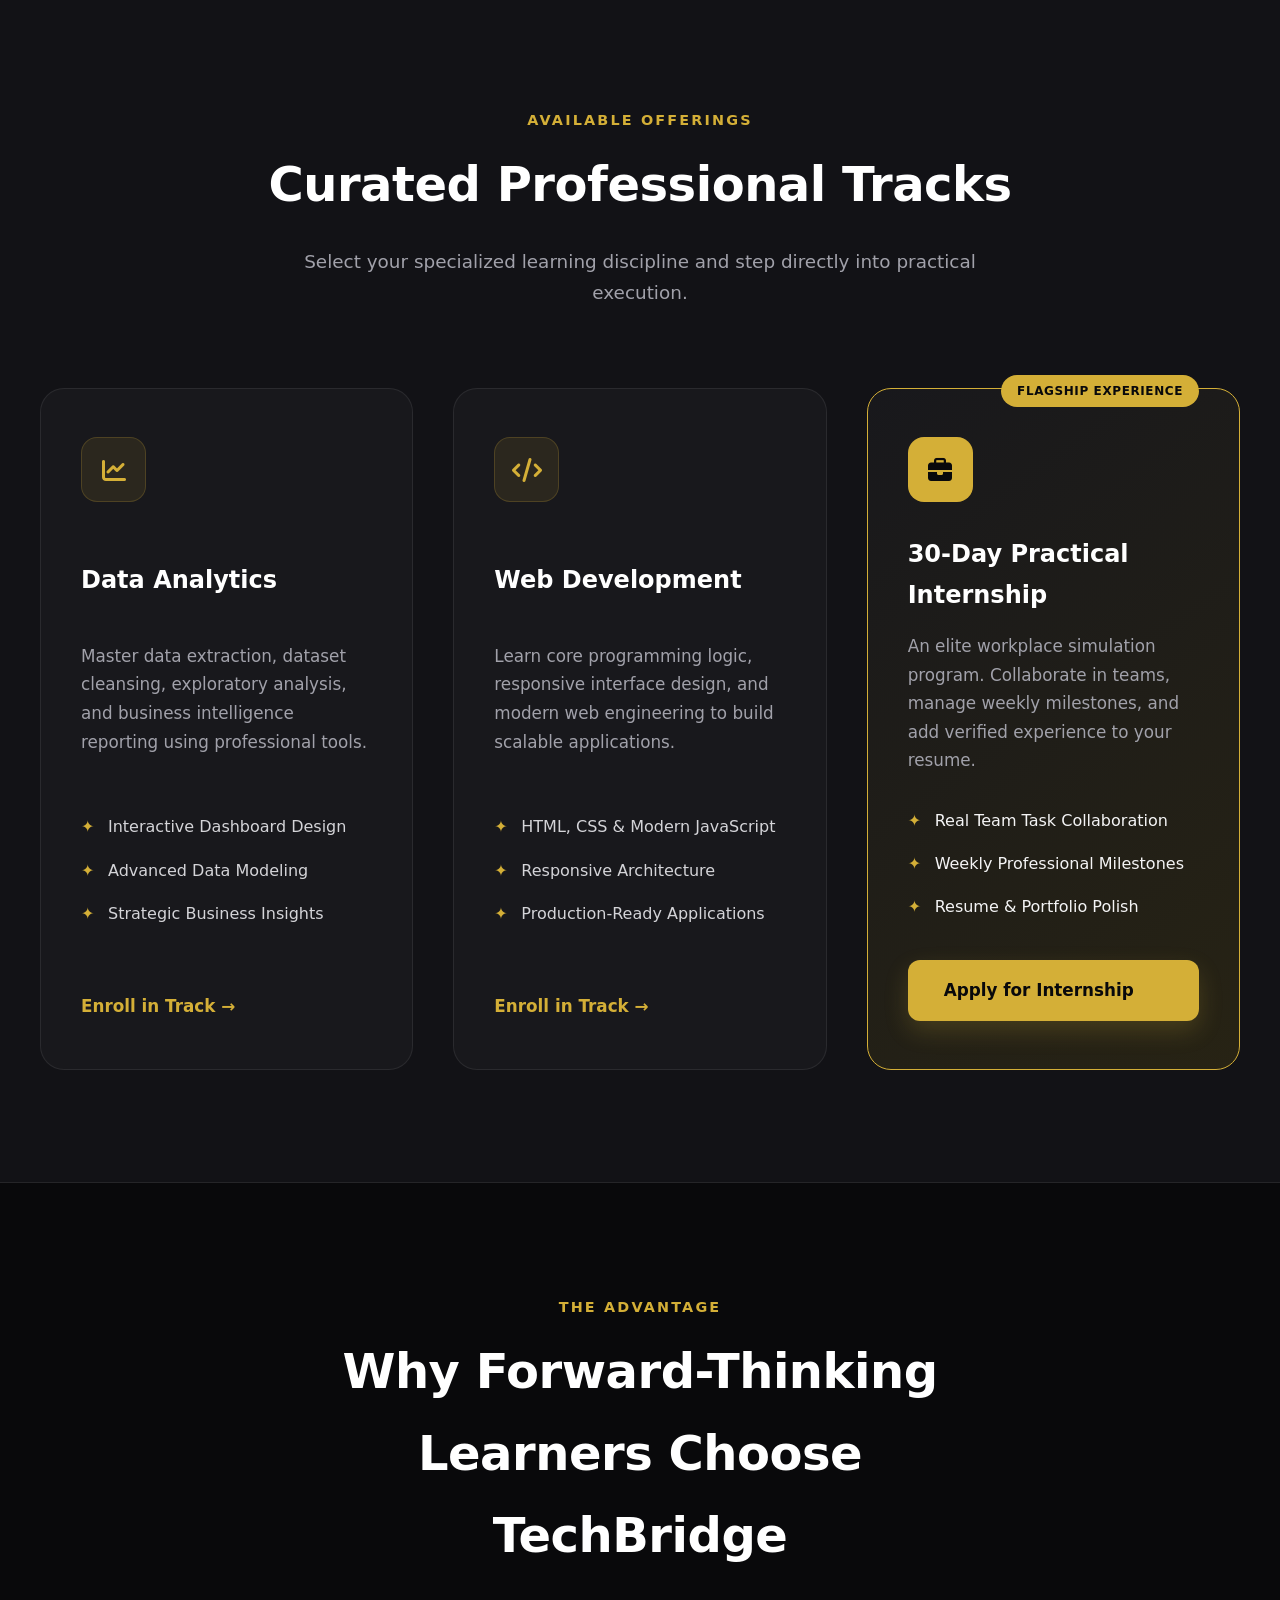
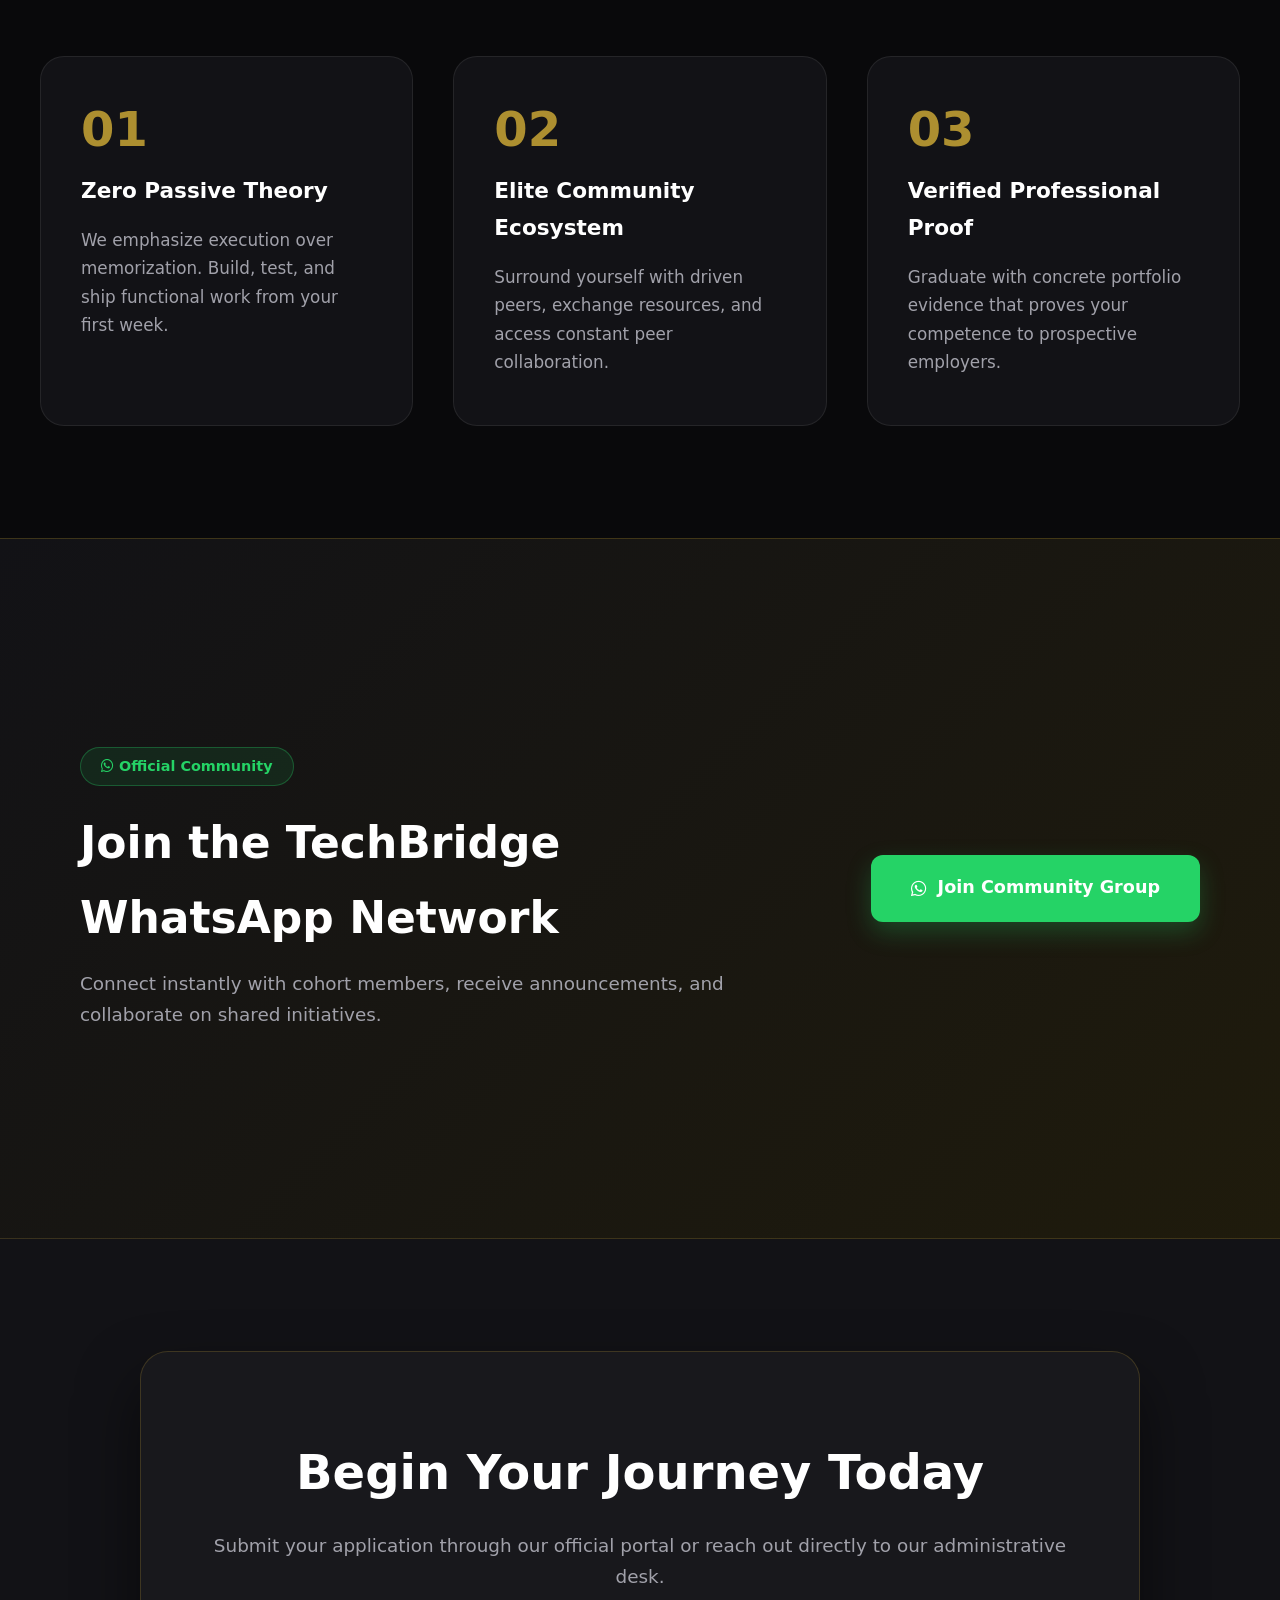
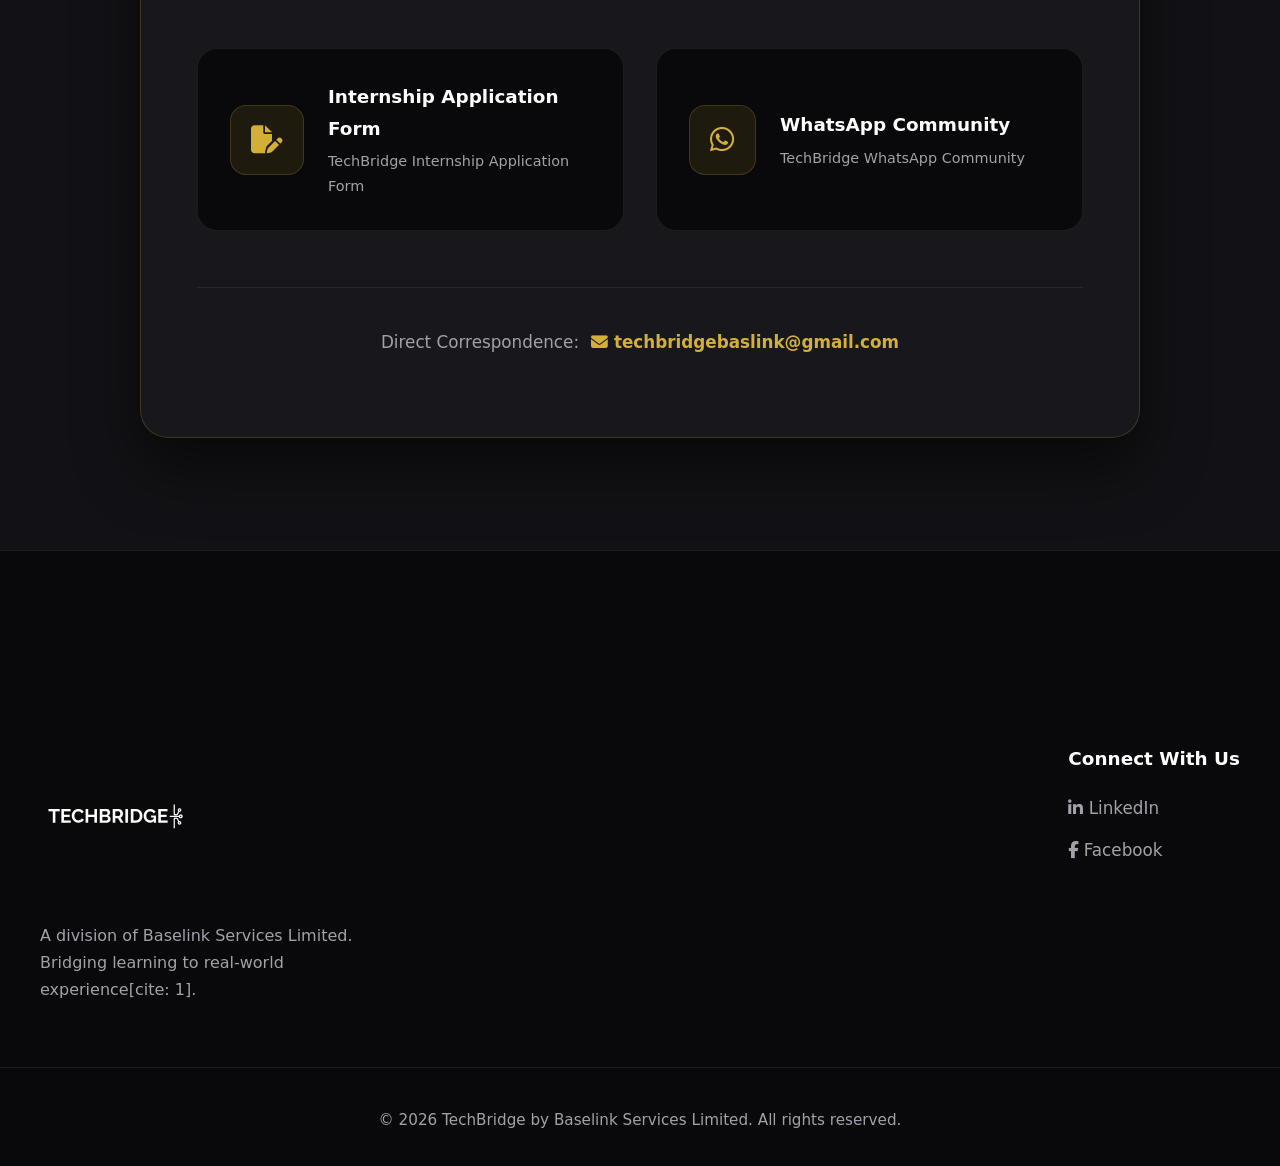
==== commit a2a8ac04: "Update fmt.Println message from 'Hello' to 'Goodbye'" ====
--- a/index.html
+++ b/index.html
@@ -7,6 +7,16 @@
     <link rel="stylesheet" href="style.css">
     <link rel="script" href="script.js">
     <!-- FontAwesome Luxury Icons -->
+    <link rel="stylesheet" href="https://cd<!DOCTYPE html>
+<html lang="en">
+<head>
+    <meta charset="UTF-8">
+    <meta name="viewport" content="width=device-width, initial-scale=1.0">
+    <title>TechBridge | Bridging Learning to Real-World Experience</title>
+    <link rel="stylesheet" href="style.css">
+    <link rel="script" href="script.js">
+    <link rel="stylesheet" href="program.html">
+    <!-- FontAwesome Luxury Icons -->
     <link rel="stylesheet" href="https://cdnjs.cloudflare.com/ajax/libs/font-awesome/6.4.0/css/all.min.css">
 </head>
 <body>
@@ -21,7 +31,7 @@
 
             <nav class="nav-menu" id="navMenu">
                 <a href="#about" class="nav-link">About Us</a>
-                <a href="#programs" class="nav-link">Programs</a>
+                <a href="./program.html" class="nav-link">Programs</a>
                 <a href="#why-us" class="nav-link">Why Choose Us</a>
                 <a href="#community" class="nav-link">Community</a>
                 <a href="#apply" class="nav-link">Apply Now</a>
@@ -259,4 +269,256 @@
     <!-- Script File -->
     <script src="script.js"></script>
 </body>
-</html>+</html>njs.cloudflare.com/ajax/libs/font-awesome/6.4.0/css/all.min.css">
+</head>
+<body>
+
+    <!-- Luxury Header / Navbar -->
+    <header class="header">
+        <div class="nav-container">
+            <a href="#" class="logo-link">
+                <!-- Using your official TechBridge logo image -->
+                <img src="./image/techbridge-logo.png" alt="TechBridge Logo" class="brand-logo-img">
+            </a>
+
+            <nav class="nav-menu" id="navMenu">
+                <a href="#about" class="nav-link">About Us</a>
+                <a href="#programs" class="nav-link">Programs</a>
+                <a href="#why-us" class="nav-link">Why Choose Us</a>
+                <a href="#community" class="nav-link">Community</a>
+                <a href="#apply" class="nav-link">Apply Now</a>
+            </nav>
+
+            <div class="nav-cta-group">
+                <a href="https://www.linkedin.com/company/techbridge-services/" target="_blank" class="social-btn"><i class="fab fa-linkedin-in"></i></a>
+                <a href="https://www.facebook.com/p/Baselink-Services-100066771475783/" target="_blank" class="social-btn"><i class="fab fa-facebook-f"></i></a>
+                <a href="#apply" class="btn-luxury-outline">Get Started</a>
+            </div>
+
+            <button class="hamburger" id="hamburgerBtn" aria-label="Toggle navigation">
+                <span></span>
+                <span></span>
+                <span></span>
+            </button>
+        </div>
+    </header>
+
+    <!-- Luxury Hero Section -->
+    <section class="hero-luxury">
+        <div class="hero-container">
+            <div class="hero-badge">
+                <i class="fa-solid fa-gem"></i> Operated by Baselink Services Limited
+            </div>
+            <h1>Bridging Learning to <span class="gold-text">Real-World Experience</span></h1>
+            <p class="hero-subtitle">
+                Elevate your professional trajectory. We transform aspiring learners into elite tech practitioners through rigorous, project-based execution and immersive industry simulations.
+            </p>
+            <div class="hero-cta-row">
+                <a href="#apply" class="btn-gold-solid">Apply for Internship <i class="fas fa-arrow-right"></i></a>
+                <a href="#community" class="btn-glass"><i class="fab fa-whatsapp"></i> Join Community</a>
+            </div>
+        </div>
+    </section>
+
+    <!-- Elite Ticker Bar -->
+    <div class="luxury-ticker">
+        <div class="ticker-content">
+            <span>✦ 100% Practical Focus</span>
+            <span>✦ 30-Day Immersive Internship</span>
+            <span>✦ Elite Peer Network</span>
+            <span>✦Baselinks Services Limited</span>
+        </div>
+    </div>
+
+    <!-- About Section -->
+    <section id="about" class="section-container about-luxury-grid">
+        <div class="about-text">
+            <h5 class="section-gold-eyebrow">The Organization</h5>
+            <h2>Crafting Excellence in Tech Education & Execution</h2>
+            <p>
+                TechBridge, a division of <strong>Baselink Services Limited</strong>, was built to eradicate the gap between theoretical knowledge and professional competency. We do not teach code in isolation; we immerse you in active workplace scenarios.
+            </p>
+            <div class="luxury-features-list">
+                <div class="l-feature">
+                    <i class="fa-solid fa-circle-check"></i>
+                    <div>
+                        <h4>Workflow-Driven Curriculums</h4>
+                        <p>Simulating actual corporate project delivery requirements from day one.</p>
+                    </div>
+                </div>
+                <div class="l-feature">
+                    <i class="fa-solid fa-circle-check"></i>
+                    <div>
+                        <h4>Distinguished Portfolios</h4>
+                        <p>Graduate with verified, high-value execution outputs that command attention.</p>
+                    </div>
+                </div>
+            </div>
+        </div>
+
+        <div class="about-card-box">
+            <div class="glass-card-inner">
+                <h3>Our Core Philosophy</h3>
+                <p>Empowering ambition with structure, mentorship, and real-world execution capacity.</p>
+                <div class="card-stats-grid">
+                    <div>
+                        <span class="stat-num">30 Days</span>
+                        <span class="stat-label">Intensive Internship</span>
+                    </div>
+                    <div>
+                        <span class="stat-num">2 Core</span>
+                        <span class="stat-label">Technical Tracks</span>
+                    </div>
+                </div>
+            </div>
+        </div>
+    </section>
+
+    <!-- Programs & Tracks  -->
+    <section id="programs" class="programs-luxury-section">
+        <div class="section-container">
+            <div class="center-header">
+                <h5 class="section-gold-eyebrow">Available Offerings</h5>
+                <h2>Curated Professional Tracks</h2>
+                <p>Select your specialized learning discipline and step directly into practical execution.</p>
+            </div>
+
+            <div class="luxury-programs-grid">
+                <!-- Track 1 -->
+                <div class="luxury-card hover-lift">
+                    <div class="card-top-icon"><i class="fa-solid fa-chart-line"></i></div>
+                    <h3>Data Analytics</h3>
+                    <p>Master data extraction, dataset cleansing, exploratory analysis, and business intelligence reporting using professional tools.</p>
+                    <ul class="luxury-list">
+                        <li>Interactive Dashboard Design</li>
+                        <li>Advanced Data Modeling</li>
+                        <li>Strategic Business Insights</li>
+                    </ul>
+                    <a href="#apply" class="card-action-link">Enroll in Track &rarr;</a>
+                </div>
+
+                <!-- Track 2 -->
+                <div class="luxury-card hover-lift">
+                    <div class="card-top-icon"><i class="fa-solid fa-code"></i></div>
+                    <h3>Web Development</h3>
+                    <p>Learn core programming logic, responsive interface design, and modern web engineering to build scalable applications.</p>
+                    <ul class="luxury-list">
+                        <li>HTML, CSS & Modern JavaScript</li>
+                        <li>Responsive Architecture</li>
+                        <li>Production-Ready Applications</li>
+                    </ul>
+                    <a href="#apply" class="card-action-link">Enroll in Track &rarr;</a>
+                </div>
+
+                <!-- Track 3 (Flagship Featured) -->
+                <div class="luxury-card flagship-luxury hover-lift">
+                    <div class="gold-pill-tag">Flagship Experience</div>
+                    <div class="card-top-icon gold-icon"><i class="fa-solid fa-briefcase"></i></div>
+                    <h3>30-Day Practical Internship</h3>
+                    <p>An elite workplace simulation program. Collaborate in teams, manage weekly milestones, and add verified experience to your resume.</p>
+                    <ul class="luxury-list light-mode-list">
+                        <li>Real Team Task Collaboration</li>
+                        <li>Weekly Professional Milestones</li>
+                        <li>Resume & Portfolio Polish</li>
+                    </ul>
+                    <a href="https://docs.google.com/forms/u/0/" target="_blank" class="btn-gold-solid">Apply for Internship</a>
+                </div>
+            </div>
+        </div>
+    </section>
+
+    <!-- Why Choose Us -->
+    <section id="why-us" class="section-container why-luxury-section">
+        <div class="center-header">
+            <h5 class="section-gold-eyebrow">The Advantage</h5>
+            <h2>Why Forward-Thinking Learners Choose TechBridge</h2>
+        </div>
+        <div class="luxury-benefits-grid">
+            <div class="benefit-box hover-lift">
+                <span class="gold-number">01</span>
+                <h4>Zero Passive Theory</h4>
+                <p>We emphasize execution over memorization. Build, test, and ship functional work from your first week.</p>
+            </div>
+            <div class="benefit-box hover-lift">
+                <span class="gold-number">02</span>
+                <h4>Elite Community Ecosystem</h4>
+                <p>Surround yourself with driven peers, exchange resources, and access constant peer collaboration.</p>
+            </div>
+            <div class="benefit-box hover-lift">
+                <span class="gold-number">03</span>
+                <h4>Verified Professional Proof</h4>
+                <p>Graduate with concrete portfolio evidence that proves your competence to prospective employers.</p>
+            </div>
+        </div>
+    </section>
+
+    <!-- Community Banner -->
+    <section id="community" class="community-luxury-banner">
+        <div class="section-container banner-flex">
+            <div>
+                <span class="whatsapp-badge"><i class="fab fa-whatsapp"></i> Official Community</span>
+                <h2>Join the TechBridge WhatsApp Network</h2>
+                <p>Connect instantly with cohort members, receive announcements, and collaborate on shared initiatives.</p>
+            </div>
+            <a href="https://chat.whatsapp.com" target="_blank" class="btn-whatsapp-luxury hover-lift">
+                <i class="fab fa-whatsapp"></i> Join Community Group
+            </a>
+        </div>
+    </section>
+
+    <!-- Application / Contact Hub -->
+    <section id="apply" class="apply-luxury-section">
+        <div class="section-container">
+            <div class="apply-luxury-box">
+                <h2>Begin Your Journey Today</h2>
+                <p>Submit your application through our official portal or reach out directly to our administrative desk.</p>
+
+                <div class="apply-grid-options">
+                    <a href="https://docs.google.com/forms/u/0/" target="_blank" class="luxury-option-card hover-lift">
+                        <i class="fa-solid fa-file-pen"></i>
+                        <div>
+                            <h4>Internship Application Form</h4>
+                            <p>TechBridge Internship Application Form</p>
+                        </div>
+                    </a>
+                    <a href="https://chat.whatsapp.com" target="_blank" class="luxury-option-card hover-lift">
+                        <i class="fab fa-whatsapp"></i>
+                        <div>
+                            <h4>WhatsApp Community</h4>
+                            <p>TechBridge WhatsApp Community</p>
+                        </div>
+                    </a>
+                </div>
+
+                <div class="contact-strip-luxury">
+                    <span>Direct Correspondence:</span>
+                    <a href="mailto:techbridgebaslink@gmail.com"><i class="fa-solid fa-envelope"></i> techbridgebaslink@gmail.com</a>
+                </div>
+            </div>
+        </div>
+    </section>
+
+    <!-- Luxury Footer -->
+    <footer class="footer-luxury">
+        <div class="section-container footer-flex">
+            <div class="footer-brand">
+                <img src="./image/techbridge-logo.png" alt="TechBridge Logo" class="footer-logo-img">
+                <p>A division of Baselink Services Limited. Bridging learning to real-world experience[cite: 1].</p>
+            </div>
+            <div class="footer-socials">
+                <h5>Connect With Us</h5>
+                <div class="social-links-row">
+                    <a href="https://www.linkedin.com/company/techbridge-services/" target="_blank"><i class="fab fa-linkedin-in"></i> LinkedIn</a>
+                    <a href="https://www.facebook.com/p/Baselink-Services-100066771475783/" target="_blank"><i class="fab fa-facebook-f"></i> Facebook</a>
+                </div>
+            </div>
+        </div>
+        <div class="footer-bottom-bar">
+            <p>&copy; 2026 TechBridge by Baselink Services Limited. All rights reserved.</p>
+        </div>
+    </footer>
+
+    <!-- Script File -->
+    <script src="script.js"></script>
+</body>
+</html>
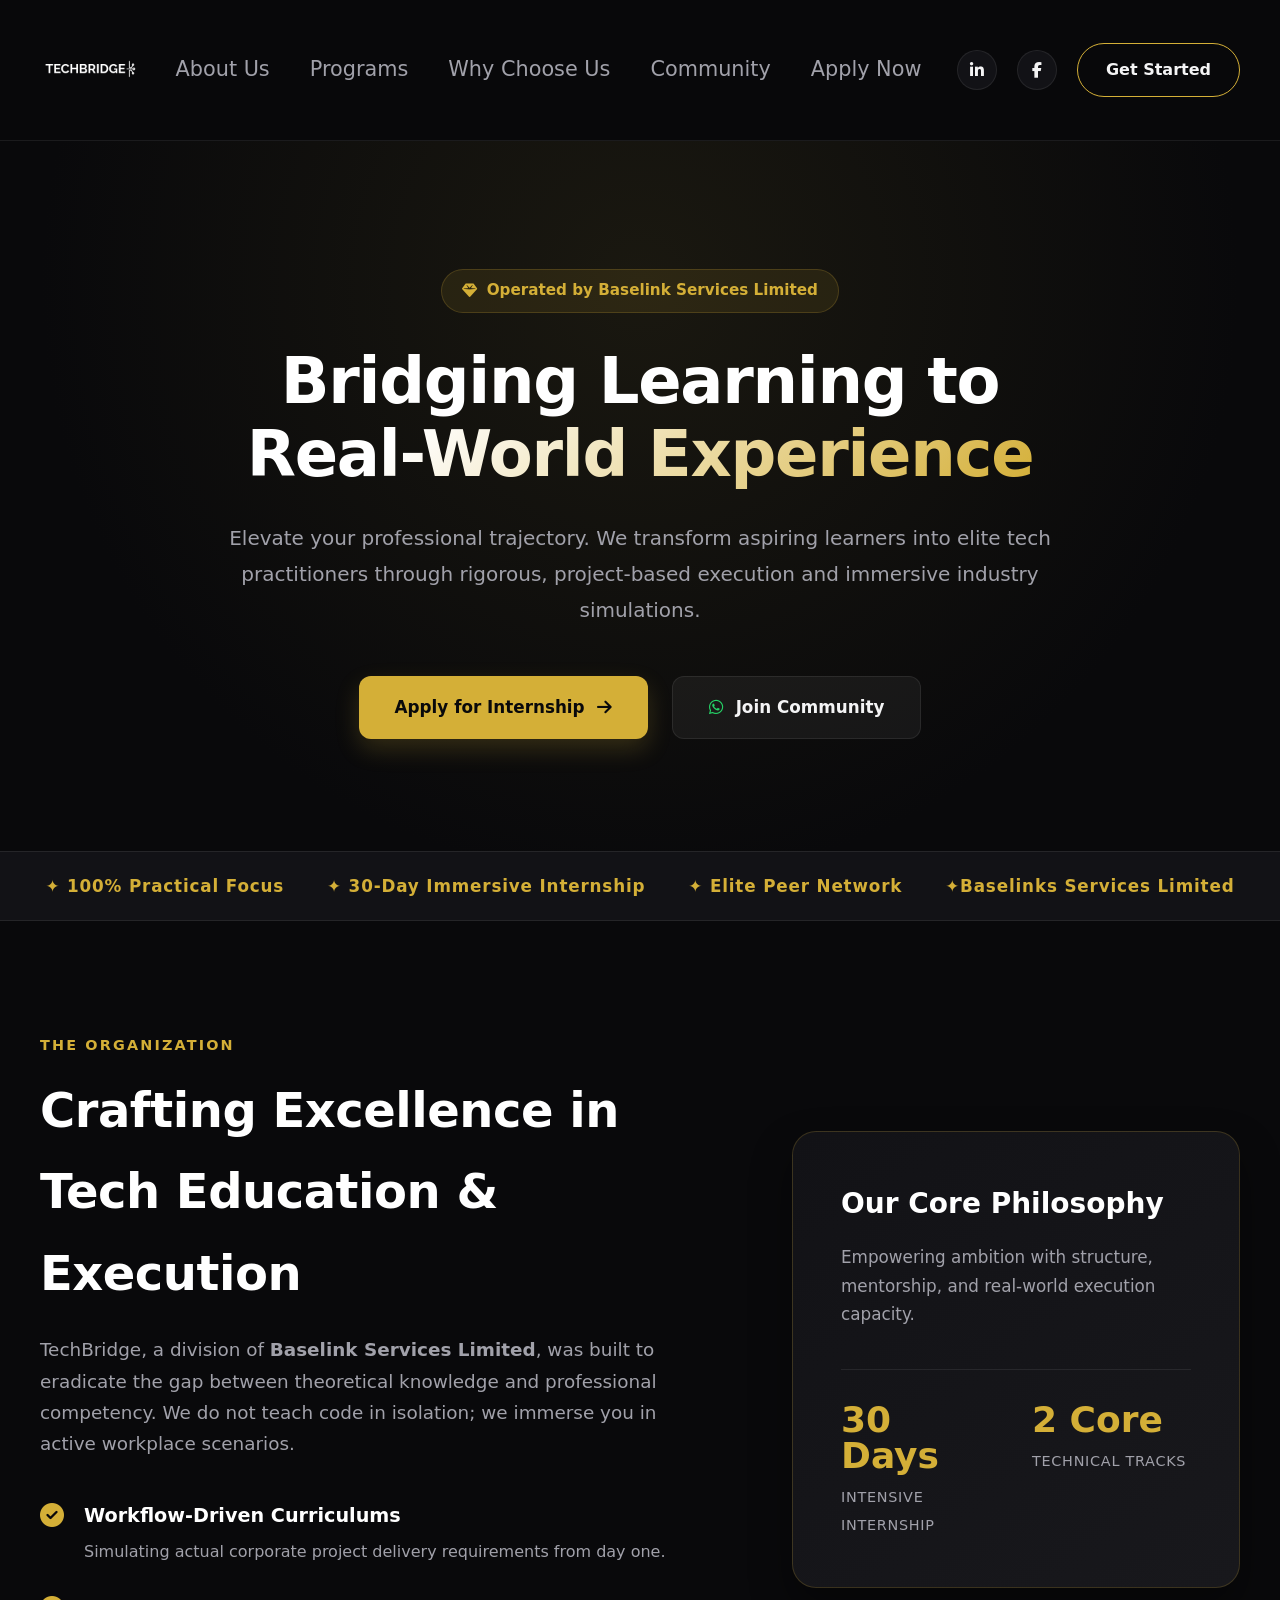
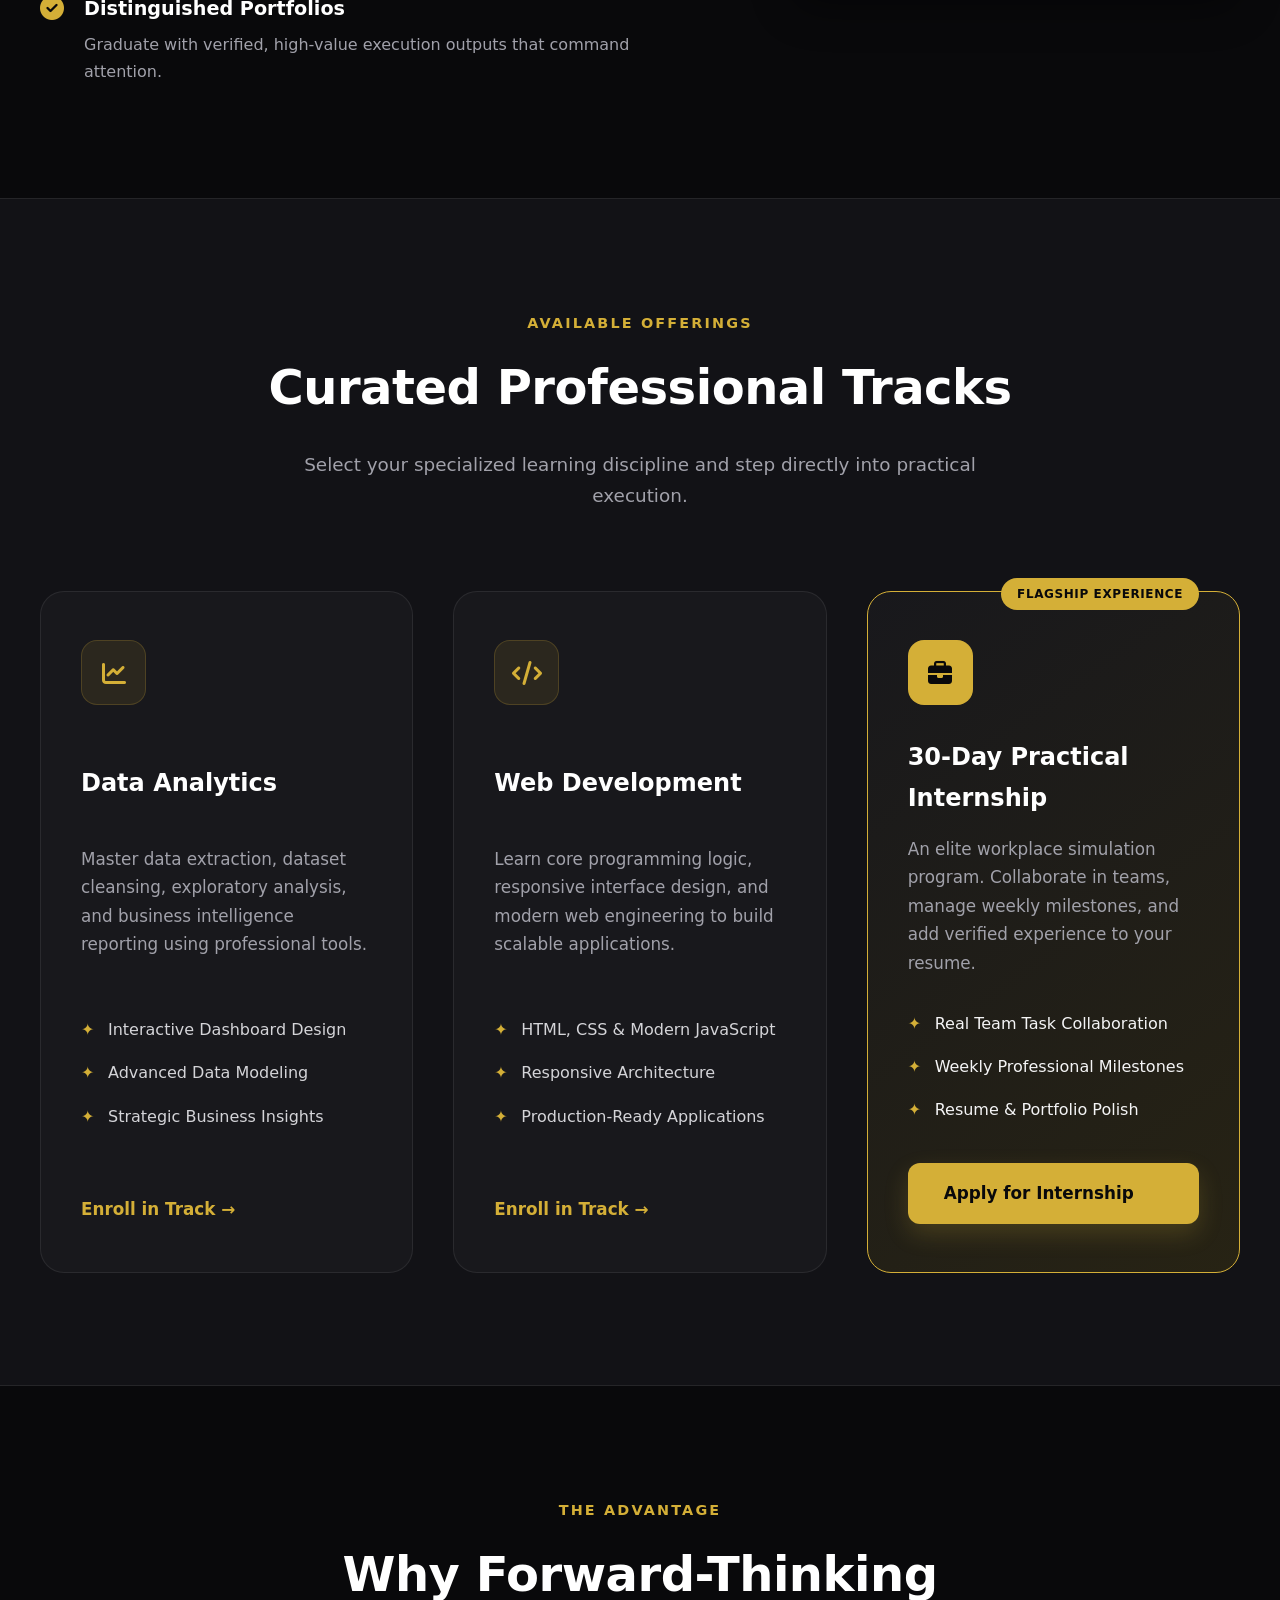
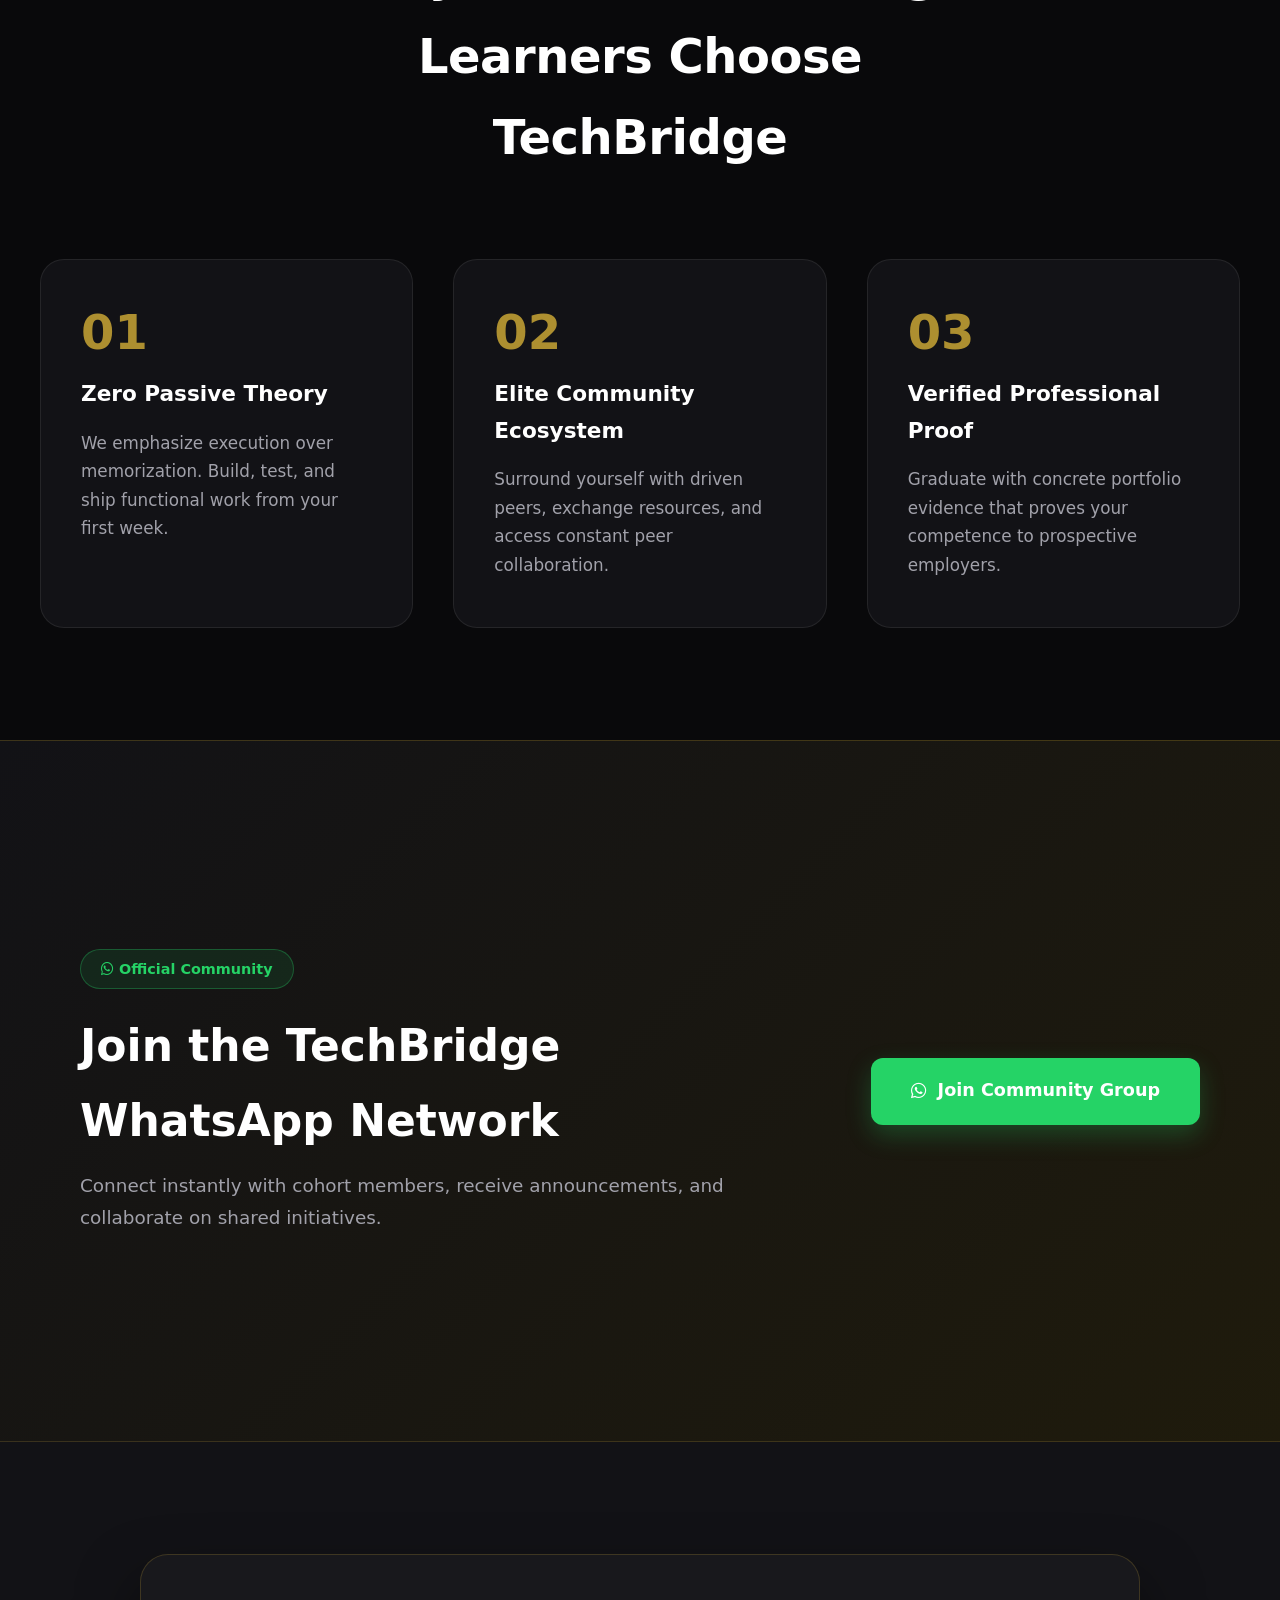
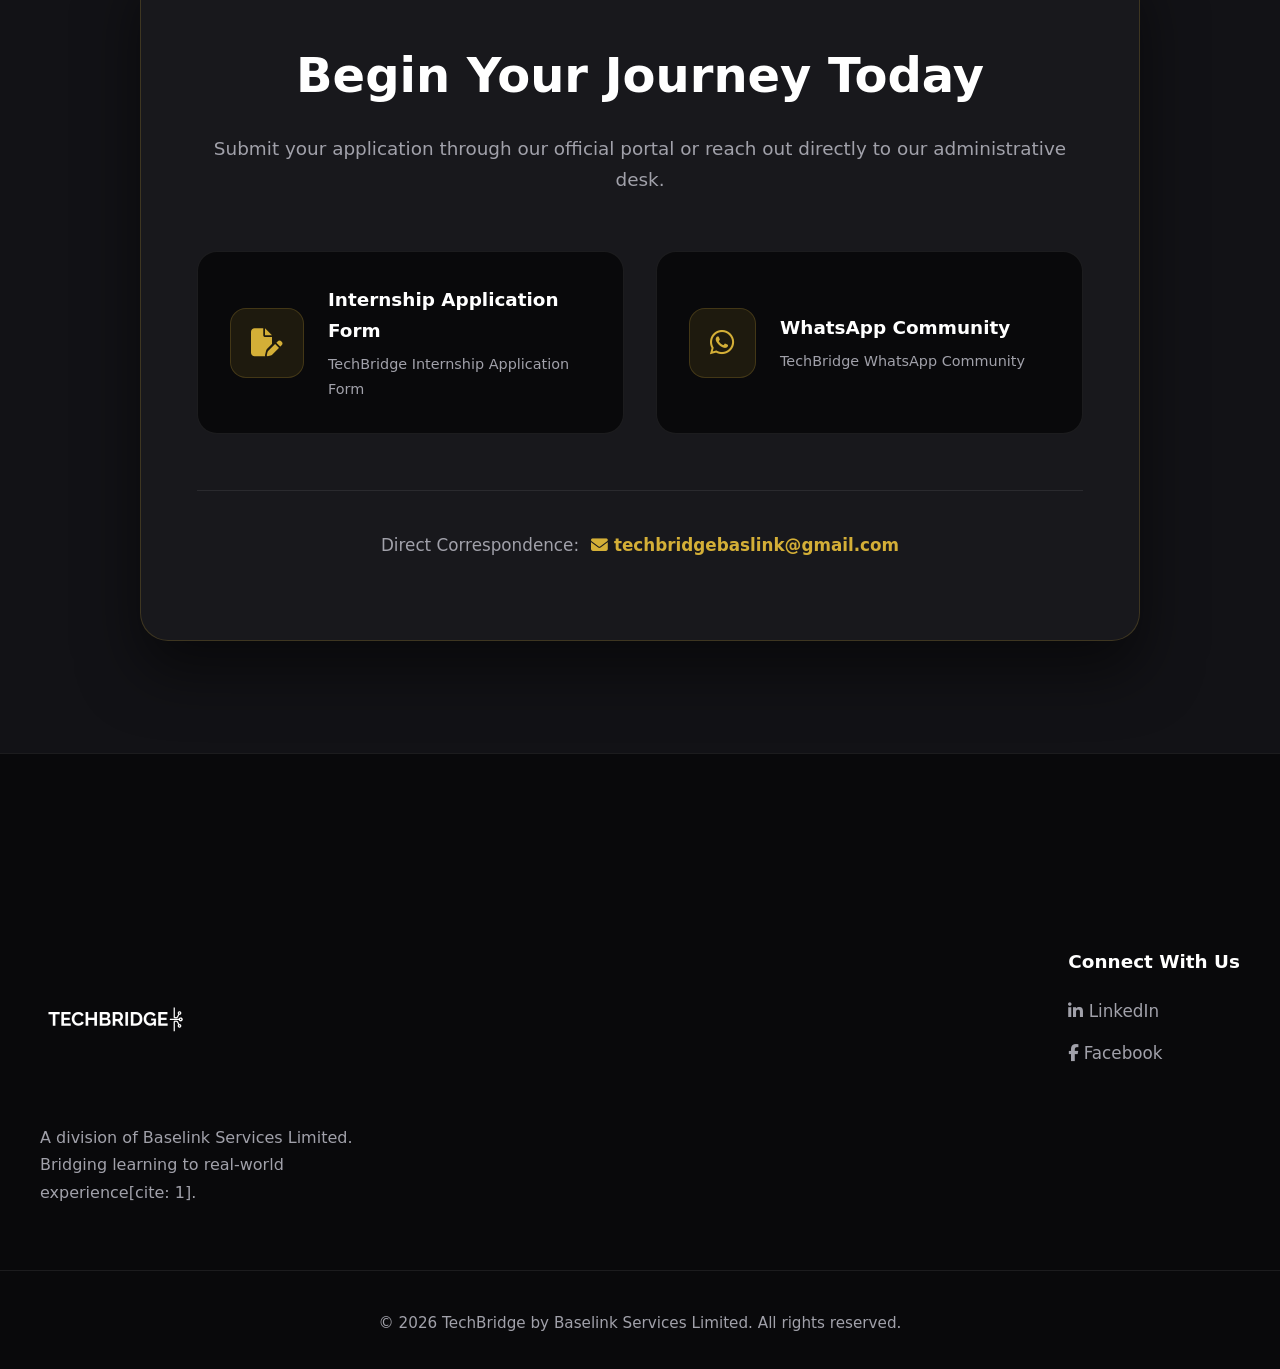
==== commit ffbf6540: "Update print statement from 'Hello' to 'Goodbye'" ====
--- a/index.html
+++ b/index.html
@@ -269,256 +269,8 @@
     <!-- Script File -->
     <script src="script.js"></script>
 </body>
-</html>njs.cloudflare.com/ajax/libs/font-awesome/6.4.0/css/all.min.css">
-</head>
-<body>
-
-    <!-- Luxury Header / Navbar -->
-    <header class="header">
-        <div class="nav-container">
-            <a href="#" class="logo-link">
-                <!-- Using your official TechBridge logo image -->
-                <img src="./image/techbridge-logo.png" alt="TechBridge Logo" class="brand-logo-img">
-            </a>
-
-            <nav class="nav-menu" id="navMenu">
-                <a href="#about" class="nav-link">About Us</a>
-                <a href="#programs" class="nav-link">Programs</a>
-                <a href="#why-us" class="nav-link">Why Choose Us</a>
-                <a href="#community" class="nav-link">Community</a>
-                <a href="#apply" class="nav-link">Apply Now</a>
-            </nav>
-
-            <div class="nav-cta-group">
-                <a href="https://www.linkedin.com/company/techbridge-services/" target="_blank" class="social-btn"><i class="fab fa-linkedin-in"></i></a>
-                <a href="https://www.facebook.com/p/Baselink-Services-100066771475783/" target="_blank" class="social-btn"><i class="fab fa-facebook-f"></i></a>
-                <a href="#apply" class="btn-luxury-outline">Get Started</a>
-            </div>
-
-            <button class="hamburger" id="hamburgerBtn" aria-label="Toggle navigation">
-                <span></span>
-                <span></span>
-                <span></span>
-            </button>
-        </div>
-    </header>
-
-    <!-- Luxury Hero Section -->
-    <section class="hero-luxury">
-        <div class="hero-container">
-            <div class="hero-badge">
-                <i class="fa-solid fa-gem"></i> Operated by Baselink Services Limited
-            </div>
-            <h1>Bridging Learning to <span class="gold-text">Real-World Experience</span></h1>
-            <p class="hero-subtitle">
-                Elevate your professional trajectory. We transform aspiring learners into elite tech practitioners through rigorous, project-based execution and immersive industry simulations.
-            </p>
-            <div class="hero-cta-row">
-                <a href="#apply" class="btn-gold-solid">Apply for Internship <i class="fas fa-arrow-right"></i></a>
-                <a href="#community" class="btn-glass"><i class="fab fa-whatsapp"></i> Join Community</a>
-            </div>
-        </div>
-    </section>
-
-    <!-- Elite Ticker Bar -->
-    <div class="luxury-ticker">
-        <div class="ticker-content">
-            <span>✦ 100% Practical Focus</span>
-            <span>✦ 30-Day Immersive Internship</span>
-            <span>✦ Elite Peer Network</span>
-            <span>✦Baselinks Services Limited</span>
-        </div>
-    </div>
-
-    <!-- About Section -->
-    <section id="about" class="section-container about-luxury-grid">
-        <div class="about-text">
-            <h5 class="section-gold-eyebrow">The Organization</h5>
-            <h2>Crafting Excellence in Tech Education & Execution</h2>
-            <p>
-                TechBridge, a division of <strong>Baselink Services Limited</strong>, was built to eradicate the gap between theoretical knowledge and professional competency. We do not teach code in isolation; we immerse you in active workplace scenarios.
-            </p>
-            <div class="luxury-features-list">
-                <div class="l-feature">
-                    <i class="fa-solid fa-circle-check"></i>
-                    <div>
-                        <h4>Workflow-Driven Curriculums</h4>
-                        <p>Simulating actual corporate project delivery requirements from day one.</p>
-                    </div>
-                </div>
-                <div class="l-feature">
-                    <i class="fa-solid fa-circle-check"></i>
-                    <div>
-                        <h4>Distinguished Portfolios</h4>
-                        <p>Graduate with verified, high-value execution outputs that command attention.</p>
-                    </div>
-                </div>
-            </div>
-        </div>
-
-        <div class="about-card-box">
-            <div class="glass-card-inner">
-                <h3>Our Core Philosophy</h3>
-                <p>Empowering ambition with structure, mentorship, and real-world execution capacity.</p>
-                <div class="card-stats-grid">
-                    <div>
-                        <span class="stat-num">30 Days</span>
-                        <span class="stat-label">Intensive Internship</span>
-                    </div>
-                    <div>
-                        <span class="stat-num">2 Core</span>
-                        <span class="stat-label">Technical Tracks</span>
-                    </div>
-                </div>
-            </div>
-        </div>
-    </section>
-
-    <!-- Programs & Tracks  -->
-    <section id="programs" class="programs-luxury-section">
-        <div class="section-container">
-            <div class="center-header">
-                <h5 class="section-gold-eyebrow">Available Offerings</h5>
-                <h2>Curated Professional Tracks</h2>
-                <p>Select your specialized learning discipline and step directly into practical execution.</p>
-            </div>
-
-            <div class="luxury-programs-grid">
-                <!-- Track 1 -->
-                <div class="luxury-card hover-lift">
-                    <div class="card-top-icon"><i class="fa-solid fa-chart-line"></i></div>
-                    <h3>Data Analytics</h3>
-                    <p>Master data extraction, dataset cleansing, exploratory analysis, and business intelligence reporting using professional tools.</p>
-                    <ul class="luxury-list">
-                        <li>Interactive Dashboard Design</li>
-                        <li>Advanced Data Modeling</li>
-                        <li>Strategic Business Insights</li>
-                    </ul>
-                    <a href="#apply" class="card-action-link">Enroll in Track &rarr;</a>
-                </div>
-
-                <!-- Track 2 -->
-                <div class="luxury-card hover-lift">
-                    <div class="card-top-icon"><i class="fa-solid fa-code"></i></div>
-                    <h3>Web Development</h3>
-                    <p>Learn core programming logic, responsive interface design, and modern web engineering to build scalable applications.</p>
-                    <ul class="luxury-list">
-                        <li>HTML, CSS & Modern JavaScript</li>
-                        <li>Responsive Architecture</li>
-                        <li>Production-Ready Applications</li>
-                    </ul>
-                    <a href="#apply" class="card-action-link">Enroll in Track &rarr;</a>
-                </div>
-
-                <!-- Track 3 (Flagship Featured) -->
-                <div class="luxury-card flagship-luxury hover-lift">
-                    <div class="gold-pill-tag">Flagship Experience</div>
-                    <div class="card-top-icon gold-icon"><i class="fa-solid fa-briefcase"></i></div>
-                    <h3>30-Day Practical Internship</h3>
-                    <p>An elite workplace simulation program. Collaborate in teams, manage weekly milestones, and add verified experience to your resume.</p>
-                    <ul class="luxury-list light-mode-list">
-                        <li>Real Team Task Collaboration</li>
-                        <li>Weekly Professional Milestones</li>
-                        <li>Resume & Portfolio Polish</li>
-                    </ul>
-                    <a href="https://docs.google.com/forms/u/0/" target="_blank" class="btn-gold-solid">Apply for Internship</a>
-                </div>
-            </div>
-        </div>
-    </section>
-
-    <!-- Why Choose Us -->
-    <section id="why-us" class="section-container why-luxury-section">
-        <div class="center-header">
-            <h5 class="section-gold-eyebrow">The Advantage</h5>
-            <h2>Why Forward-Thinking Learners Choose TechBridge</h2>
-        </div>
-        <div class="luxury-benefits-grid">
-            <div class="benefit-box hover-lift">
-                <span class="gold-number">01</span>
-                <h4>Zero Passive Theory</h4>
-                <p>We emphasize execution over memorization. Build, test, and ship functional work from your first week.</p>
-            </div>
-            <div class="benefit-box hover-lift">
-                <span class="gold-number">02</span>
-                <h4>Elite Community Ecosystem</h4>
-                <p>Surround yourself with driven peers, exchange resources, and access constant peer collaboration.</p>
-            </div>
-            <div class="benefit-box hover-lift">
-                <span class="gold-number">03</span>
-                <h4>Verified Professional Proof</h4>
-                <p>Graduate with concrete portfolio evidence that proves your competence to prospective employers.</p>
-            </div>
-        </div>
-    </section>
-
-    <!-- Community Banner -->
-    <section id="community" class="community-luxury-banner">
-        <div class="section-container banner-flex">
-            <div>
-                <span class="whatsapp-badge"><i class="fab fa-whatsapp"></i> Official Community</span>
-                <h2>Join the TechBridge WhatsApp Network</h2>
-                <p>Connect instantly with cohort members, receive announcements, and collaborate on shared initiatives.</p>
-            </div>
-            <a href="https://chat.whatsapp.com" target="_blank" class="btn-whatsapp-luxury hover-lift">
-                <i class="fab fa-whatsapp"></i> Join Community Group
-            </a>
-        </div>
-    </section>
-
-    <!-- Application / Contact Hub -->
-    <section id="apply" class="apply-luxury-section">
-        <div class="section-container">
-            <div class="apply-luxury-box">
-                <h2>Begin Your Journey Today</h2>
-                <p>Submit your application through our official portal or reach out directly to our administrative desk.</p>
-
-                <div class="apply-grid-options">
-                    <a href="https://docs.google.com/forms/u/0/" target="_blank" class="luxury-option-card hover-lift">
-                        <i class="fa-solid fa-file-pen"></i>
-                        <div>
-                            <h4>Internship Application Form</h4>
-                            <p>TechBridge Internship Application Form</p>
-                        </div>
-                    </a>
-                    <a href="https://chat.whatsapp.com" target="_blank" class="luxury-option-card hover-lift">
-                        <i class="fab fa-whatsapp"></i>
-                        <div>
-                            <h4>WhatsApp Community</h4>
-                            <p>TechBridge WhatsApp Community</p>
-                        </div>
-                    </a>
-                </div>
-
-                <div class="contact-strip-luxury">
-                    <span>Direct Correspondence:</span>
-                    <a href="mailto:techbridgebaslink@gmail.com"><i class="fa-solid fa-envelope"></i> techbridgebaslink@gmail.com</a>
-                </div>
-            </div>
-        </div>
-    </section>
-
-    <!-- Luxury Footer -->
-    <footer class="footer-luxury">
-        <div class="section-container footer-flex">
-            <div class="footer-brand">
-                <img src="./image/techbridge-logo.png" alt="TechBridge Logo" class="footer-logo-img">
-                <p>A division of Baselink Services Limited. Bridging learning to real-world experience[cite: 1].</p>
-            </div>
-            <div class="footer-socials">
-                <h5>Connect With Us</h5>
-                <div class="social-links-row">
-                    <a href="https://www.linkedin.com/company/techbridge-services/" target="_blank"><i class="fab fa-linkedin-in"></i> LinkedIn</a>
-                    <a href="https://www.facebook.com/p/Baselink-Services-100066771475783/" target="_blank"><i class="fab fa-facebook-f"></i> Facebook</a>
-                </div>
-            </div>
-        </div>
-        <div class="footer-bottom-bar">
-            <p>&copy; 2026 TechBridge by Baselink Services Limited. All rights reserved.</p>
-        </div>
-    </footer>
-
-    <!-- Script File -->
-    <script src="script.js"></script>
-</body>
-</html>
+
+
+   
+             
+      
--- a/style.css
+++ b/style.css
@@ -795,4 +795,218 @@
         box-shadow: 0 20px 40px rgba(0,0,0,0.6);
         gap: 1.5rem;
     }
-}+}
+
+
+
+.track-split-wrapper {
+            display: grid;
+            grid-template-columns: repeat(2, 1fr);
+            gap: 3rem;
+            margin-bottom: 5rem;
+        }
+        .track-column {
+            display: flex;
+            flex-direction: column;
+            gap: 1.5rem;
+        }
+        .skills-external-box {
+            background: var(--obsidian-surface);
+            border: 1px solid var(--border-subtle);
+            border-radius: 1.5rem;
+            padding: 2.5rem;
+            transition: all 0.3s ease;
+        }
+        .skills-external-box:hover {
+            border-color: var(--gold);
+            transform: translateY(-4px);
+        }
+        @media (max-width: 968px) {
+            .track-split-wrapper {
+                grid-template-columns: 1fr;
+            }
+        }
+
+
+
+         /* Unique Vertical Timeline Roadmap Layout */
+        .timeline-container {
+            max-width: 900px;
+            margin: 0 auto;
+            position: relative;
+            padding: 2rem 0;
+        }
+
+        /* The Central Timeline Vertical Line */
+        .timeline-container::before {
+            content: '';
+            position: absolute;
+            top: 0;
+            bottom: 0;
+            left: 50%;
+            width: 3px;
+            background: linear-gradient(to bottom, var(--gold), rgba(212, 175, 55, 0.2));
+            transform: translateX(-50%);
+        }
+
+        .timeline-item {
+            display: flex;
+            justify-content: space-between;
+            align-items: center;
+            margin-bottom: 3.5rem;
+            position: relative;
+            width: 100%;
+        }
+
+        /* Alternating sides for desktop timeline */
+        .timeline-item:nth-child(odd) {
+            flex-direction: row-reverse;
+        }
+
+        .timeline-content {
+            width: 44%;
+            background: var(--obsidian-card);
+            border: 1px solid var(--border-subtle);
+            border-radius: 1.5rem;
+            padding: 2.25rem;
+            position: relative;
+            box-shadow: 0 10px 30px rgba(0,0,0,0.3);
+            transition: all 0.3s cubic-bezier(0.16, 1, 0.3, 1);
+        }
+
+        .timeline-content:hover {
+            border-color: var(--gold);
+            transform: translateY(-5px);
+            box-shadow: 0 20px 40px -15px rgba(212, 175, 55, 0.15);
+        }
+
+        /* Glowing Milestone Node Center Marker */
+        .timeline-node {
+            position: absolute;
+            left: 50%;
+            transform: translateX(-50%);
+            width: 45px;
+            height: 45px;
+            background: var(--obsidian-surface);
+            border: 2px solid var(--gold);
+            border-radius: 50%;
+            display: flex;
+            align-items: center;
+            justify-content: center;
+            color: var(--gold);
+            font-weight: 800;
+            font-size: 0.9rem;
+            box-shadow: 0 0 15px rgba(212, 175, 55, 0.3);
+            z-index: 10;
+        }
+
+        .timeline-header-row {
+            display: flex;
+            justify-content: space-between;
+            align-items: center;
+            margin-bottom: 1rem;
+        }
+
+        .timeline-day-pill {
+            background: rgba(212, 175, 55, 0.1);
+            color: var(--gold);
+            font-size: 0.85rem;
+            font-weight: 700;
+            padding: 0.3rem 0.8rem;
+            border-radius: 2rem;
+            border: 1px solid var(--border-luxury);
+        }
+
+        .timeline-difficulty {
+            font-size: 0.8rem;
+            color: var(--text-muted);
+            text-transform: uppercase;
+            letter-spacing: 0.05em;
+            font-weight: 600;
+        }
+
+        .timeline-content h3 {
+            font-size: 1.35rem;
+            color: #ffffff;
+            margin-bottom: 0.75rem;
+        }
+
+        .timeline-content p {
+            color: var(--text-muted);
+            font-size: 0.98rem;
+            margin-bottom: 1.5rem;
+            line-height: 1.6;
+        }
+
+        .timeline-action-link {
+            text-decoration: none;
+            color: var(--gold);
+            font-weight: 700;
+            font-size: 0.95rem;
+            display: inline-flex;
+            align-items: center;
+            gap: 0.5rem;
+            transition: gap 0.2s ease;
+        }
+
+        .timeline-action-link:hover {
+            gap: 0.75rem;
+        }
+
+        /* Responsive Timeline Adjustments for Mobile & Tablets */
+        @media (max-width: 768px) {
+            .timeline-container::before {
+                left: 25px;
+            }
+            .timeline-item, .timeline-item:nth-child(odd) {
+                flex-direction: row;
+                justify-content: flex-end;
+            }
+            .timeline-content {
+                width: calc(100% - 65px);
+            }
+            .timeline-node {
+                left: 25px;
+            }
+            .nav-menu {
+                display: none;
+            }
+        }
+
+
+
+        /* --- INTERNSHIP TASK HYPERLINK STYLING --- */
+/* --- LUXURY INTERNSHIP TASK BUTTON --- */
+.internship-task-btn {
+    display: inline-flex;
+    align-items: center;
+    gap: 0.75rem;
+    color: var(--gold);
+    font-size: 1.05rem;
+    font-weight: 700;
+    text-decoration: none;
+    padding:  1.75rem;
+    margin-bottom: 8rem;
+
+    border-radius: 0.75rem;
+    background: rgba(212, 175, 55, 0.08);
+    border: 1px solid var(--border-luxury);
+    box-shadow: 0 4px 20px rgba(0, 0, 0, 0.2);
+    transition: all 0.35s cubic-bezier(0.16, 1, 0.3, 1);
+}
+
+.internship-task-btn:hover {
+    background: var(--gold);
+    color: var(--obsidian);
+    border-color: var(--gold);
+    transform: translateY(-4px) scale(1.02);
+    box-shadow: 0 12px 30px rgba(212, 175, 55, 0.35);
+}
+
+.internship-task-btn i {
+    transition: transform 0.3s ease;
+}
+
+.internship-task-btn:hover i {
+    transform: translateX(4px);
+}
--- a/style.css
+++ b/style.css
@@ -795,4 +795,218 @@
         box-shadow: 0 20px 40px rgba(0,0,0,0.6);
         gap: 1.5rem;
     }
-}+}
+
+
+
+.track-split-wrapper {
+            display: grid;
+            grid-template-columns: repeat(2, 1fr);
+            gap: 3rem;
+            margin-bottom: 5rem;
+        }
+        .track-column {
+            display: flex;
+            flex-direction: column;
+            gap: 1.5rem;
+        }
+        .skills-external-box {
+            background: var(--obsidian-surface);
+            border: 1px solid var(--border-subtle);
+            border-radius: 1.5rem;
+            padding: 2.5rem;
+            transition: all 0.3s ease;
+        }
+        .skills-external-box:hover {
+            border-color: var(--gold);
+            transform: translateY(-4px);
+        }
+        @media (max-width: 968px) {
+            .track-split-wrapper {
+                grid-template-columns: 1fr;
+            }
+        }
+
+
+
+         /* Unique Vertical Timeline Roadmap Layout */
+        .timeline-container {
+            max-width: 900px;
+            margin: 0 auto;
+            position: relative;
+            padding: 2rem 0;
+        }
+
+        /* The Central Timeline Vertical Line */
+        .timeline-container::before {
+            content: '';
+            position: absolute;
+            top: 0;
+            bottom: 0;
+            left: 50%;
+            width: 3px;
+            background: linear-gradient(to bottom, var(--gold), rgba(212, 175, 55, 0.2));
+            transform: translateX(-50%);
+        }
+
+        .timeline-item {
+            display: flex;
+            justify-content: space-between;
+            align-items: center;
+            margin-bottom: 3.5rem;
+            position: relative;
+            width: 100%;
+        }
+
+        /* Alternating sides for desktop timeline */
+        .timeline-item:nth-child(odd) {
+            flex-direction: row-reverse;
+        }
+
+        .timeline-content {
+            width: 44%;
+            background: var(--obsidian-card);
+            border: 1px solid var(--border-subtle);
+            border-radius: 1.5rem;
+            padding: 2.25rem;
+            position: relative;
+            box-shadow: 0 10px 30px rgba(0,0,0,0.3);
+            transition: all 0.3s cubic-bezier(0.16, 1, 0.3, 1);
+        }
+
+        .timeline-content:hover {
+            border-color: var(--gold);
+            transform: translateY(-5px);
+            box-shadow: 0 20px 40px -15px rgba(212, 175, 55, 0.15);
+        }
+
+        /* Glowing Milestone Node Center Marker */
+        .timeline-node {
+            position: absolute;
+            left: 50%;
+            transform: translateX(-50%);
+            width: 45px;
+            height: 45px;
+            background: var(--obsidian-surface);
+            border: 2px solid var(--gold);
+            border-radius: 50%;
+            display: flex;
+            align-items: center;
+            justify-content: center;
+            color: var(--gold);
+            font-weight: 800;
+            font-size: 0.9rem;
+            box-shadow: 0 0 15px rgba(212, 175, 55, 0.3);
+            z-index: 10;
+        }
+
+        .timeline-header-row {
+            display: flex;
+            justify-content: space-between;
+            align-items: center;
+            margin-bottom: 1rem;
+        }
+
+        .timeline-day-pill {
+            background: rgba(212, 175, 55, 0.1);
+            color: var(--gold);
+            font-size: 0.85rem;
+            font-weight: 700;
+            padding: 0.3rem 0.8rem;
+            border-radius: 2rem;
+            border: 1px solid var(--border-luxury);
+        }
+
+        .timeline-difficulty {
+            font-size: 0.8rem;
+            color: var(--text-muted);
+            text-transform: uppercase;
+            letter-spacing: 0.05em;
+            font-weight: 600;
+        }
+
+        .timeline-content h3 {
+            font-size: 1.35rem;
+            color: #ffffff;
+            margin-bottom: 0.75rem;
+        }
+
+        .timeline-content p {
+            color: var(--text-muted);
+            font-size: 0.98rem;
+            margin-bottom: 1.5rem;
+            line-height: 1.6;
+        }
+
+        .timeline-action-link {
+            text-decoration: none;
+            color: var(--gold);
+            font-weight: 700;
+            font-size: 0.95rem;
+            display: inline-flex;
+            align-items: center;
+            gap: 0.5rem;
+            transition: gap 0.2s ease;
+        }
+
+        .timeline-action-link:hover {
+            gap: 0.75rem;
+        }
+
+        /* Responsive Timeline Adjustments for Mobile & Tablets */
+        @media (max-width: 768px) {
+            .timeline-container::before {
+                left: 25px;
+            }
+            .timeline-item, .timeline-item:nth-child(odd) {
+                flex-direction: row;
+                justify-content: flex-end;
+            }
+            .timeline-content {
+                width: calc(100% - 65px);
+            }
+            .timeline-node {
+                left: 25px;
+            }
+            .nav-menu {
+                display: none;
+            }
+        }
+
+
+
+        /* --- INTERNSHIP TASK HYPERLINK STYLING --- */
+/* --- LUXURY INTERNSHIP TASK BUTTON --- */
+.internship-task-btn {
+    display: inline-flex;
+    align-items: center;
+    gap: 0.75rem;
+    color: var(--gold);
+    font-size: 1.05rem;
+    font-weight: 700;
+    text-decoration: none;
+    padding:  1.75rem;
+    margin-bottom: 8rem;
+
+    border-radius: 0.75rem;
+    background: rgba(212, 175, 55, 0.08);
+    border: 1px solid var(--border-luxury);
+    box-shadow: 0 4px 20px rgba(0, 0, 0, 0.2);
+    transition: all 0.35s cubic-bezier(0.16, 1, 0.3, 1);
+}
+
+.internship-task-btn:hover {
+    background: var(--gold);
+    color: var(--obsidian);
+    border-color: var(--gold);
+    transform: translateY(-4px) scale(1.02);
+    box-shadow: 0 12px 30px rgba(212, 175, 55, 0.35);
+}
+
+.internship-task-btn i {
+    transition: transform 0.3s ease;
+}
+
+.internship-task-btn:hover i {
+    transform: translateX(4px);
+}
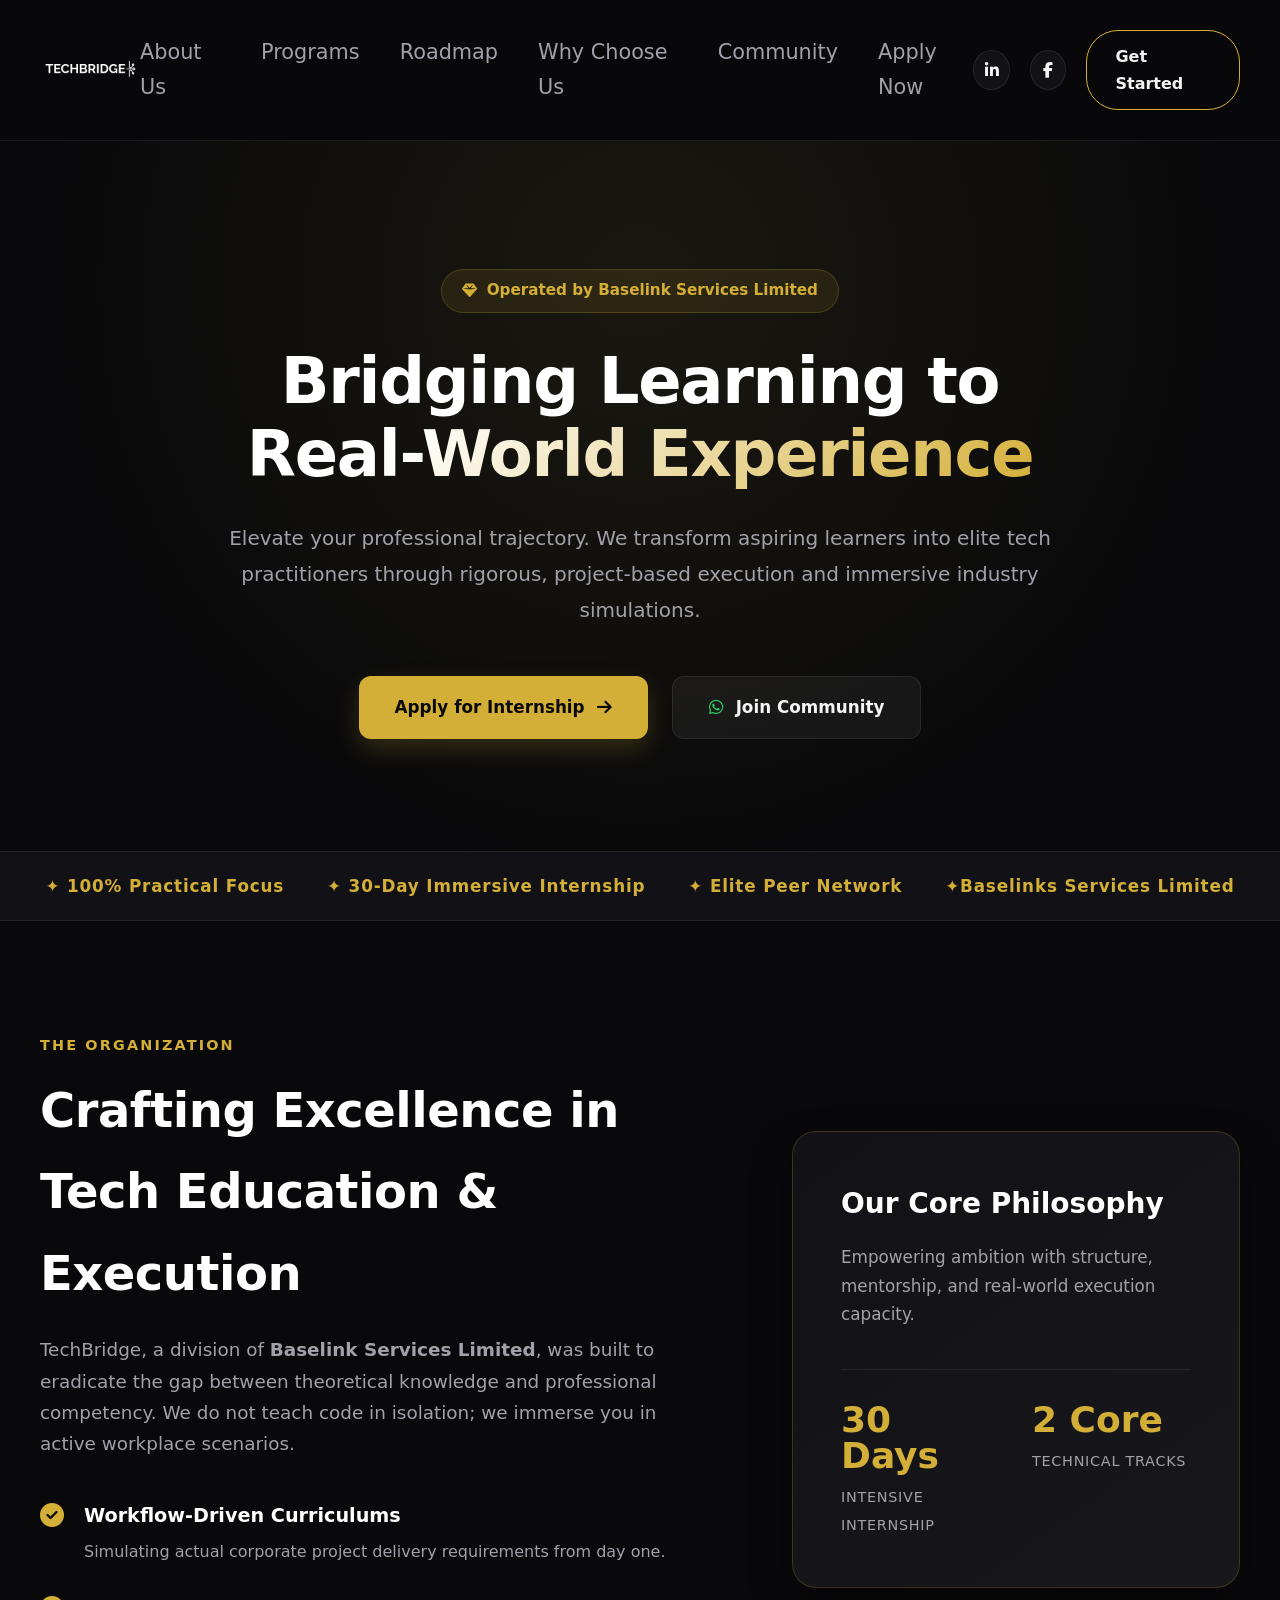
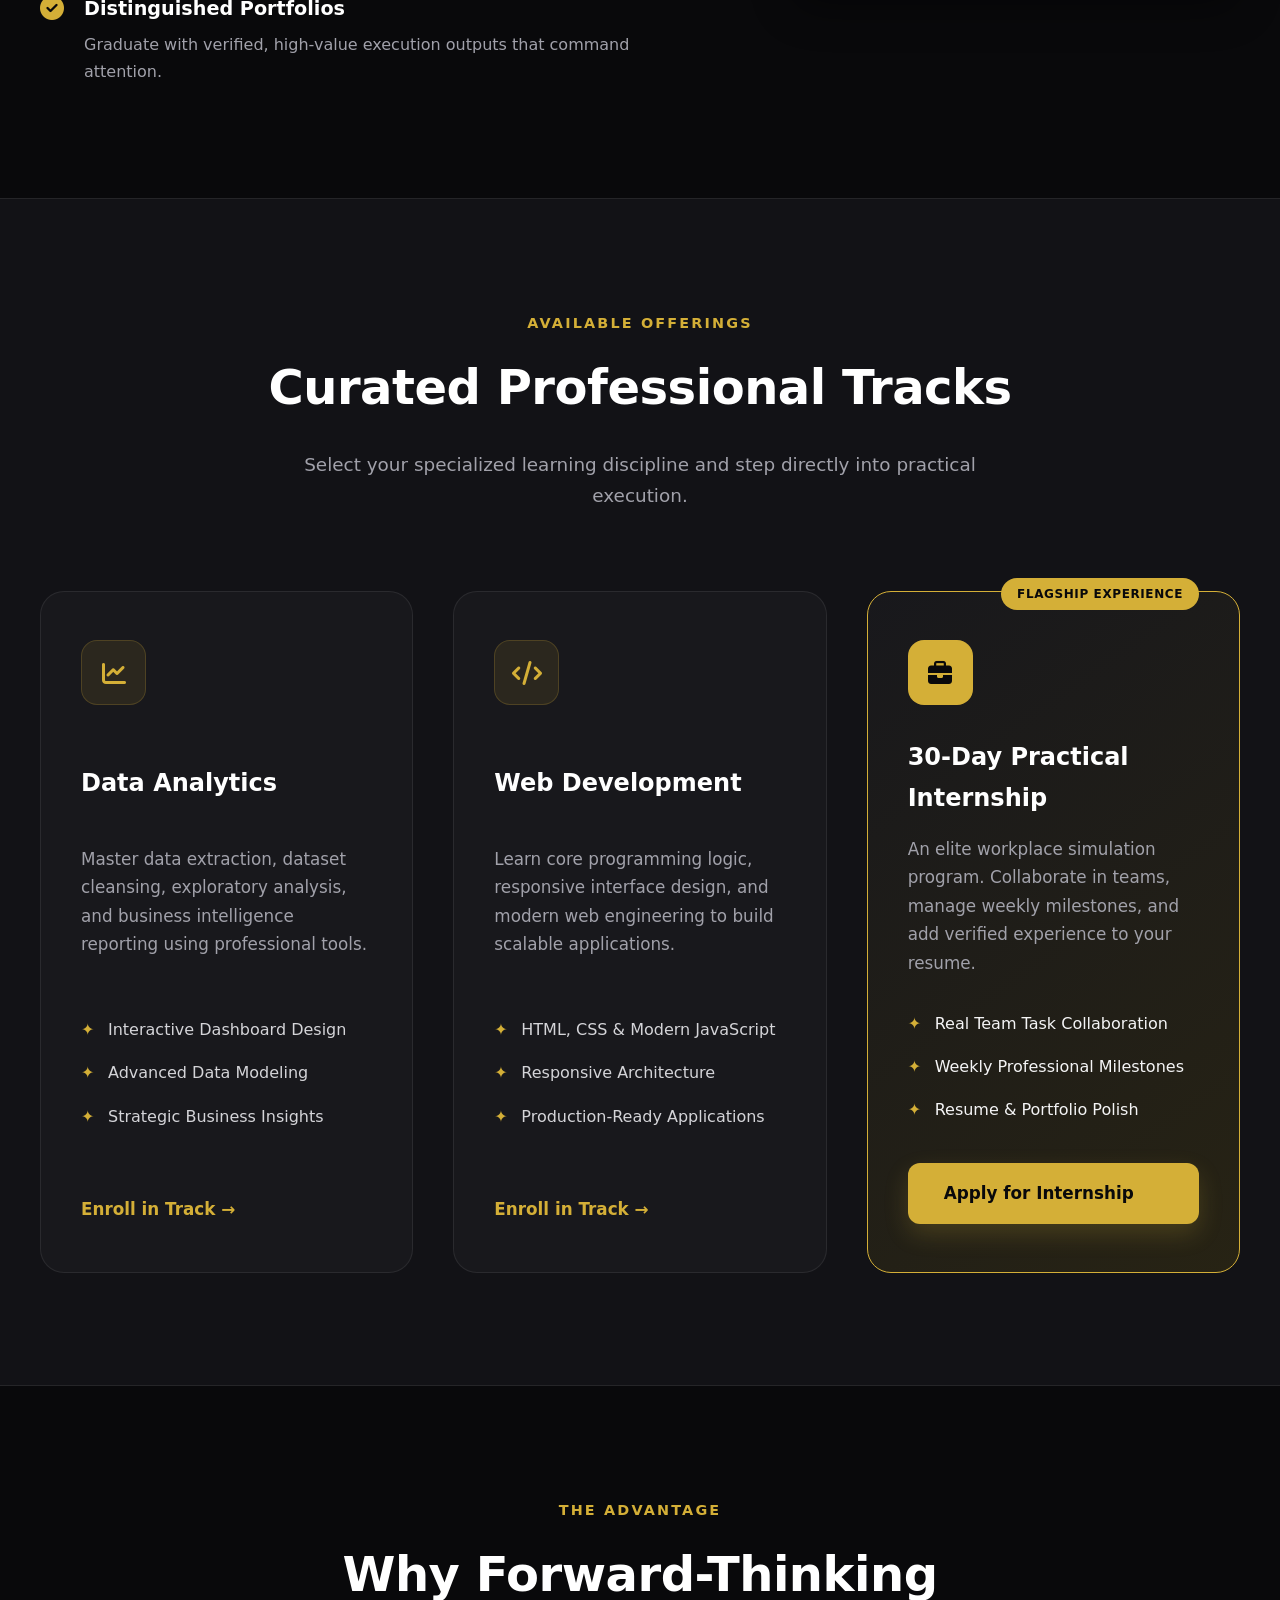
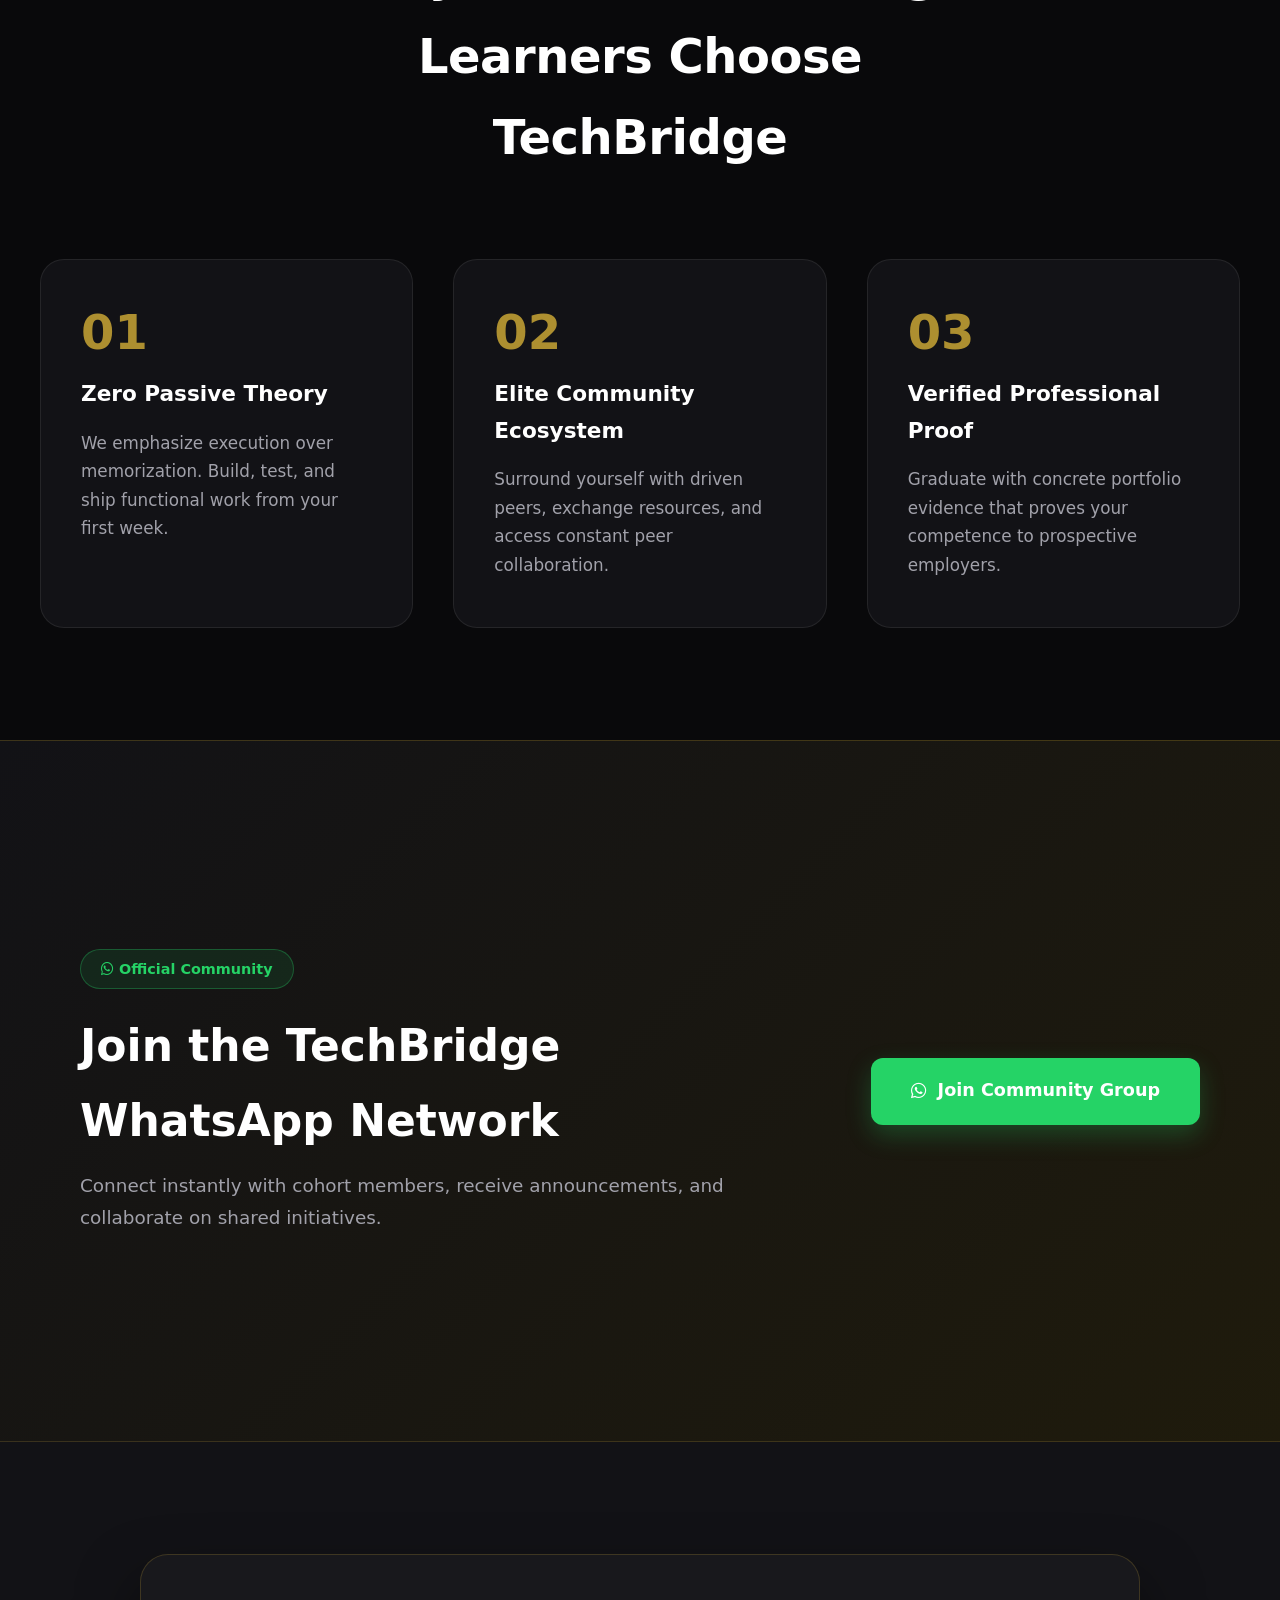
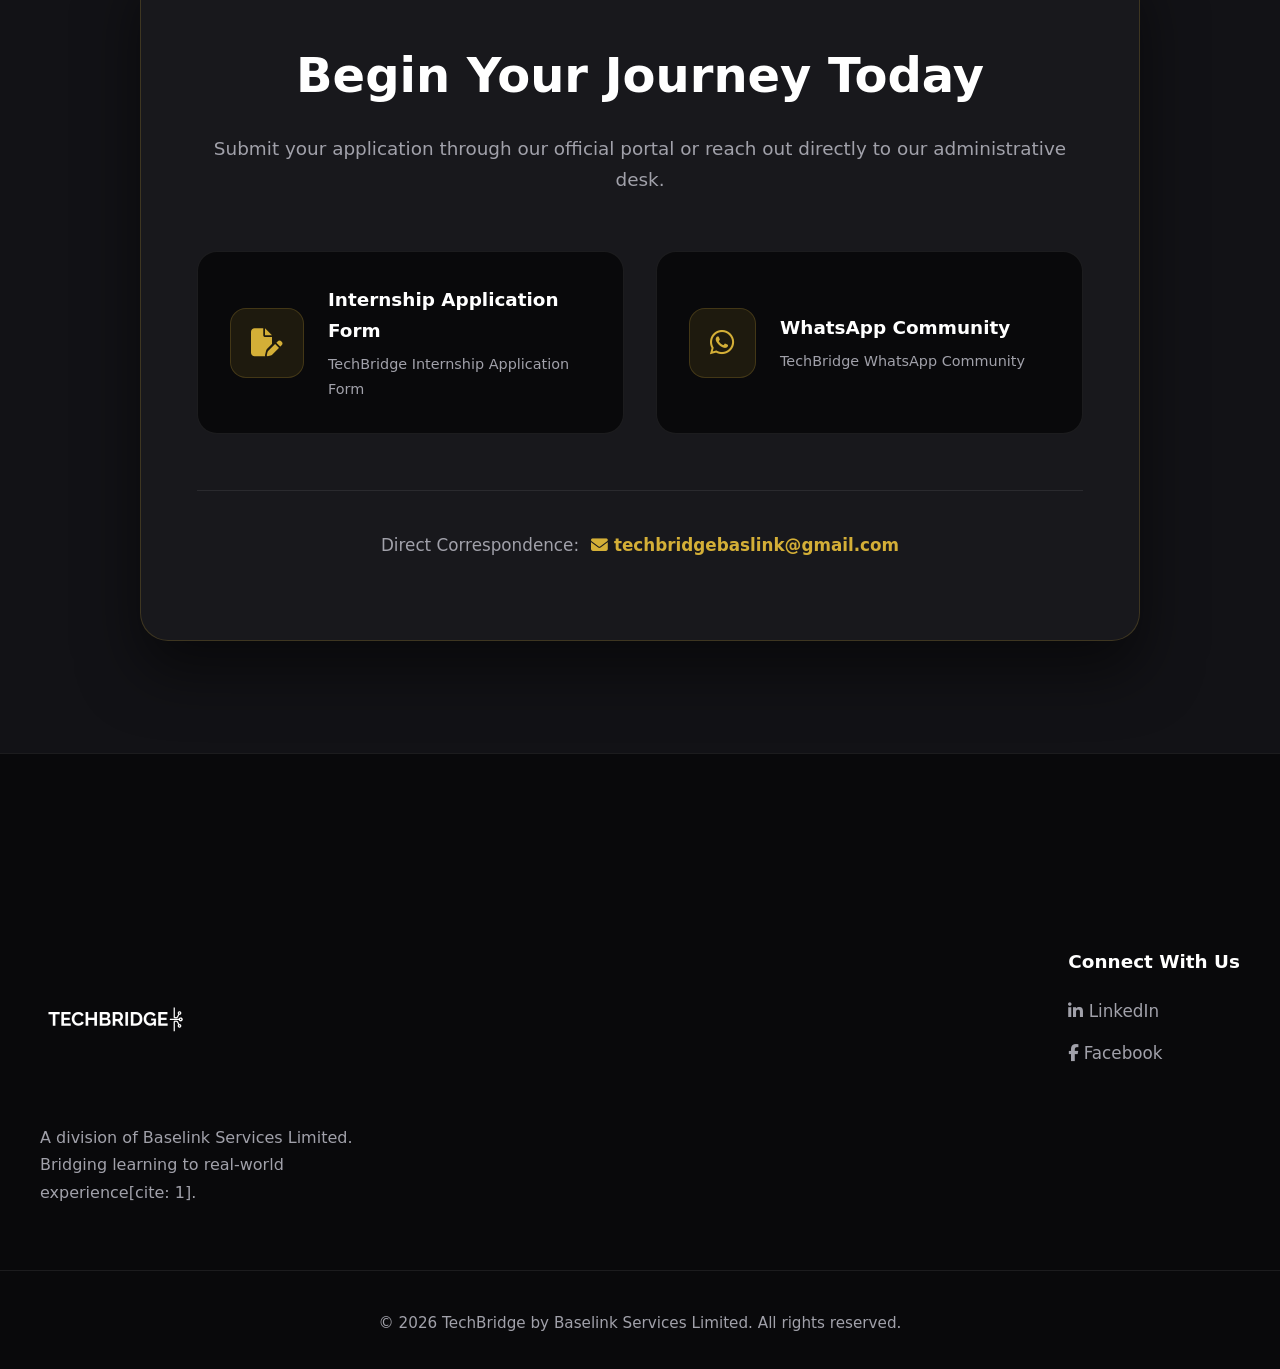
==== commit d0311025: "Refactor index.html and add roadmap link Updated the HTML structure and added a new roadmap link in " ====
--- a/index.html
+++ b/index.html
@@ -1,13 +1,4 @@
 <!DOCTYPE html>
-<html lang="en">
-<head>
-    <meta charset="UTF-8">
-    <meta name="viewport" content="width=device-width, initial-scale=1.0">
-    <title>TechBridge | Bridging Learning to Real-World Experience</title>
-    <link rel="stylesheet" href="style.css">
-    <link rel="script" href="script.js">
-    <!-- FontAwesome Luxury Icons -->
-    <link rel="stylesheet" href="https://cd<!DOCTYPE html>
 <html lang="en">
 <head>
     <meta charset="UTF-8">
@@ -32,6 +23,7 @@
             <nav class="nav-menu" id="navMenu">
                 <a href="#about" class="nav-link">About Us</a>
                 <a href="./program.html" class="nav-link">Programs</a>
+                <a href="./roadmap.html" class="nav-link">Roadmap</a>
                 <a href="#why-us" class="nav-link">Why Choose Us</a>
                 <a href="#community" class="nav-link">Community</a>
                 <a href="#apply" class="nav-link">Apply Now</a>
@@ -269,8 +261,4 @@
     <!-- Script File -->
     <script src="script.js"></script>
 </body>
-
-
-   
-             
-      
+</html>
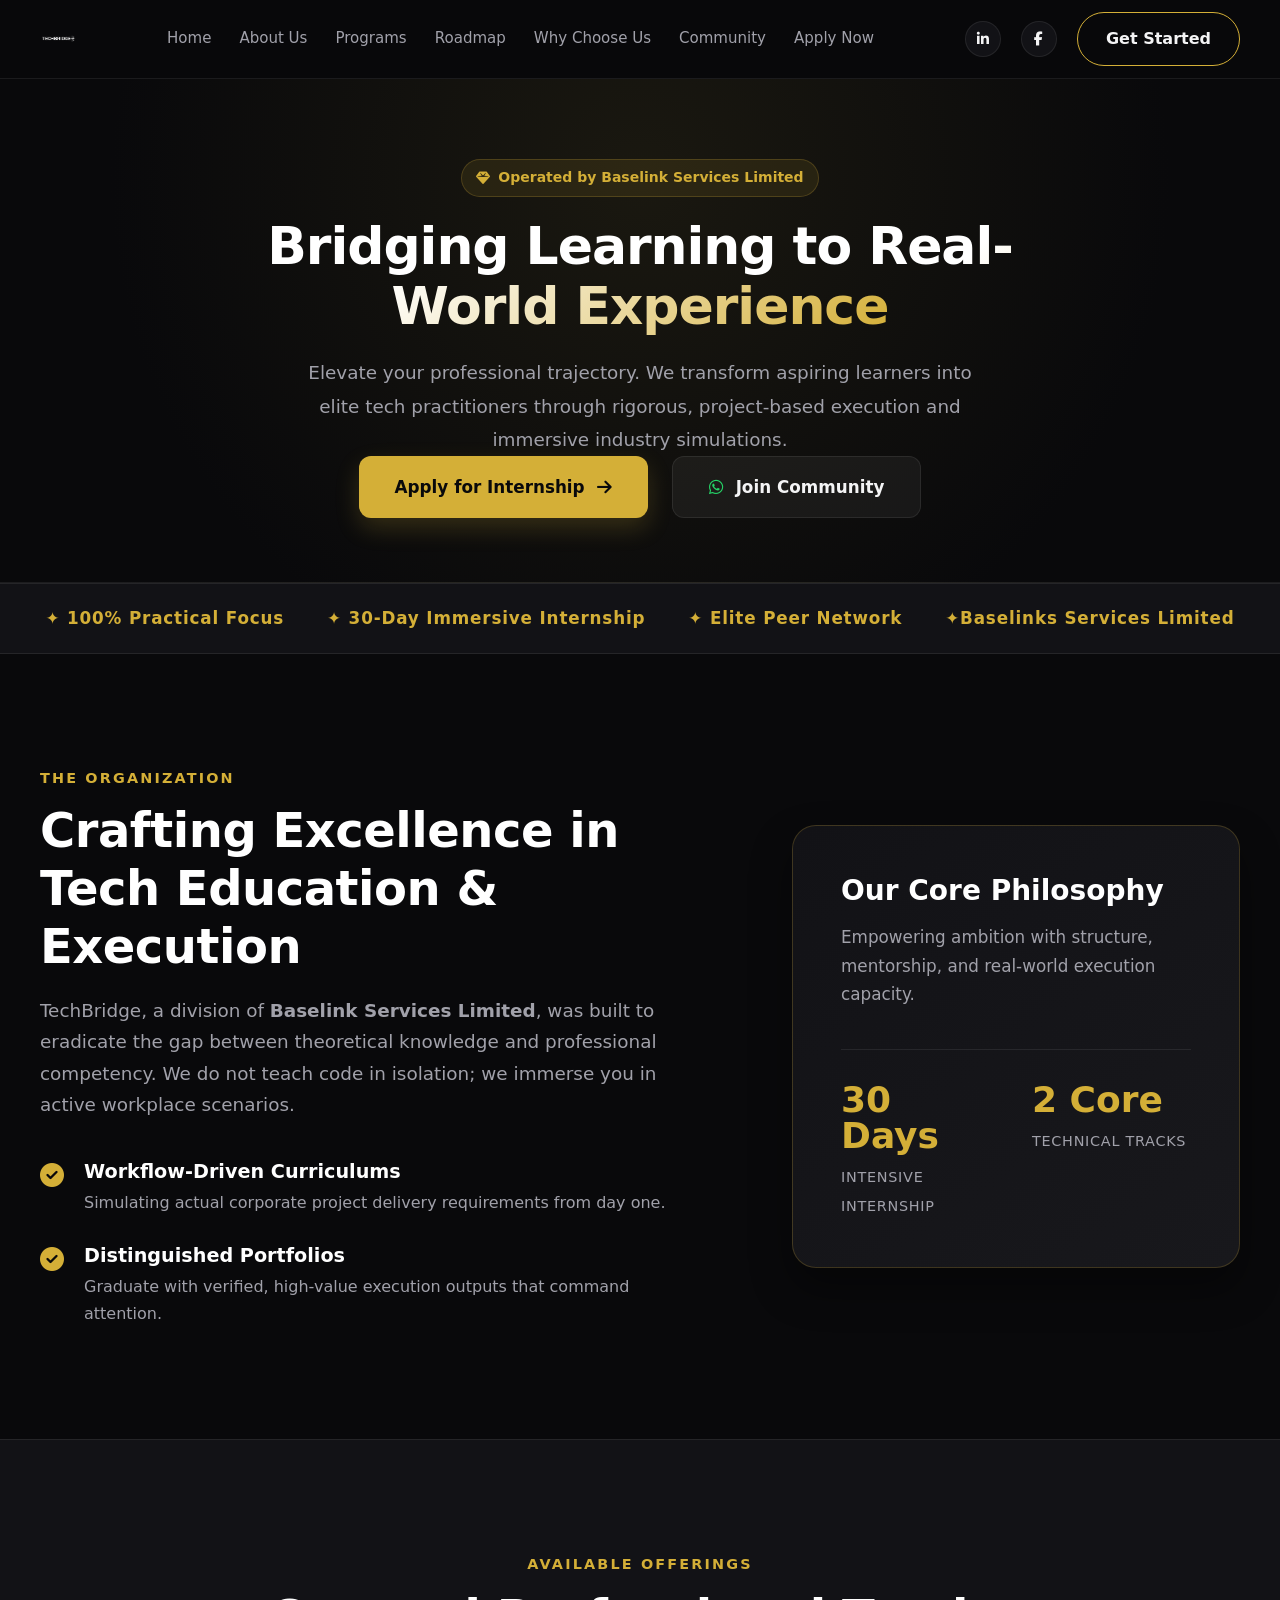
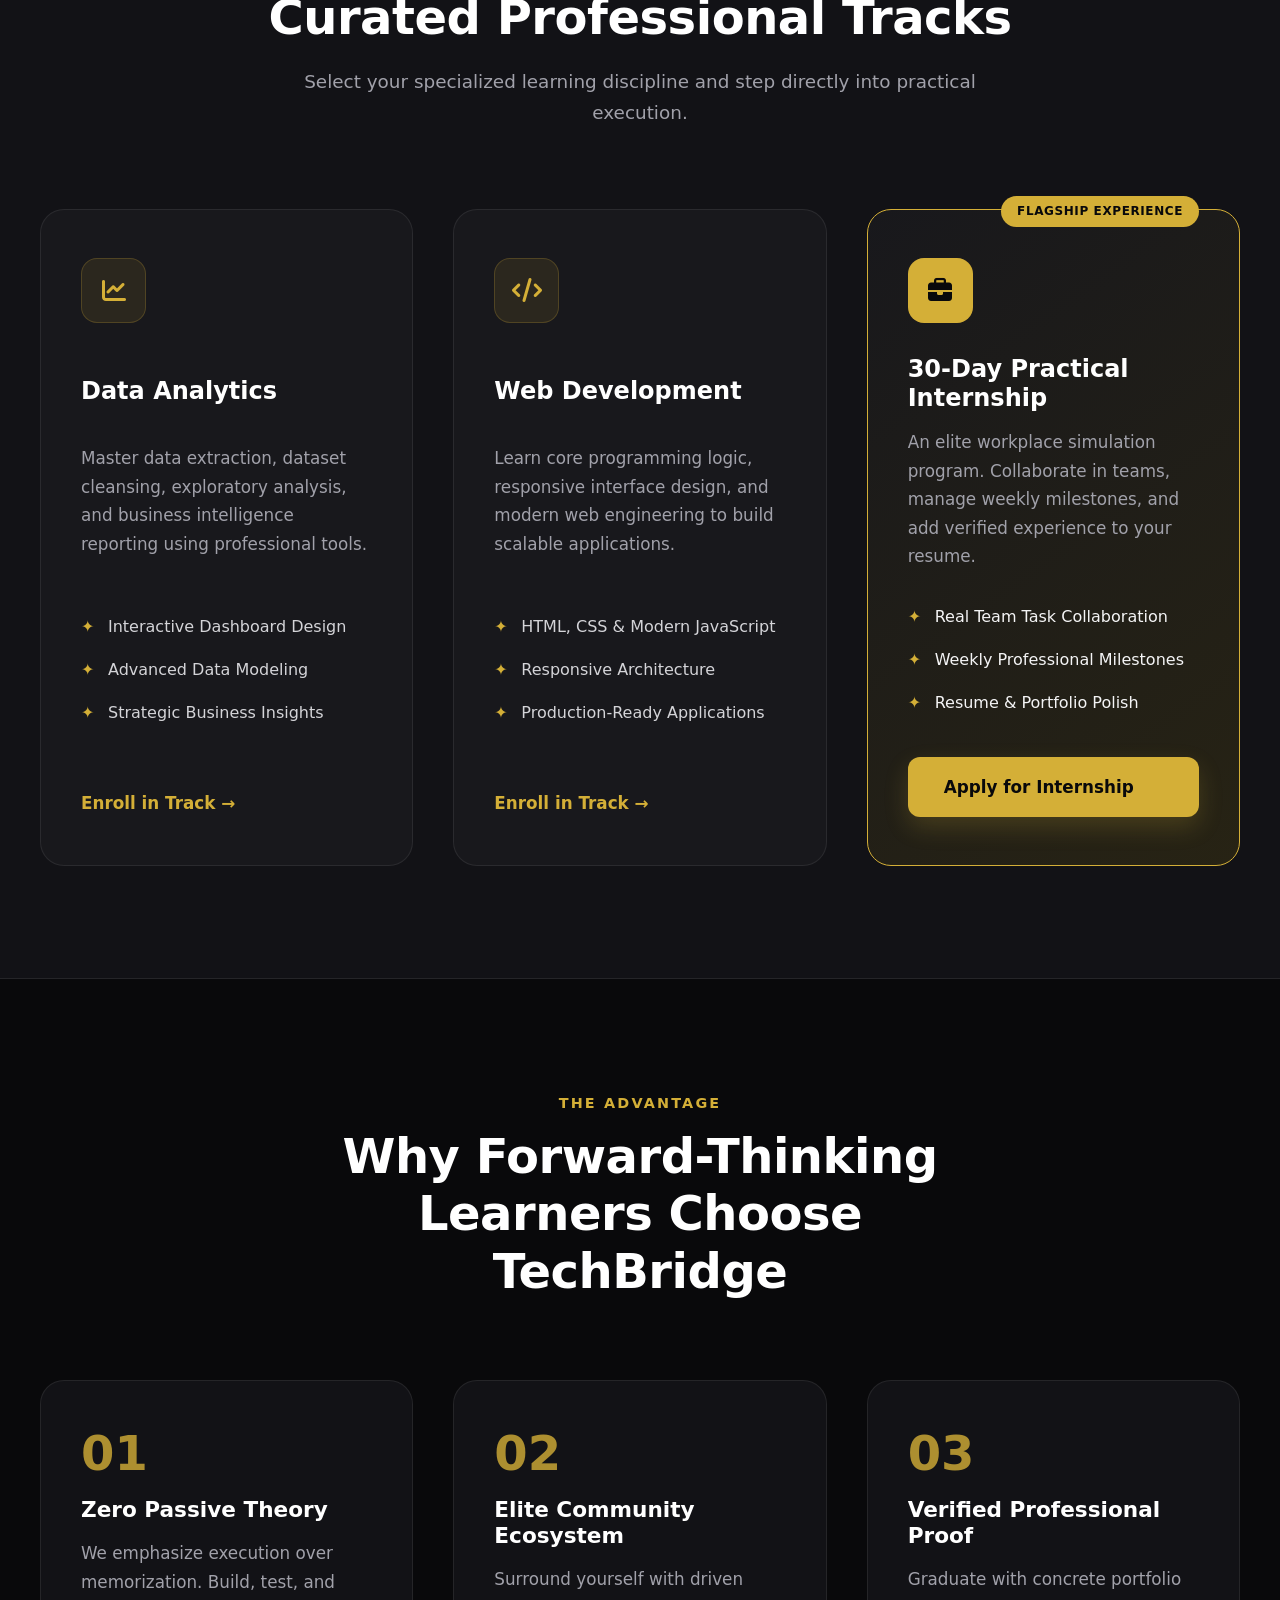
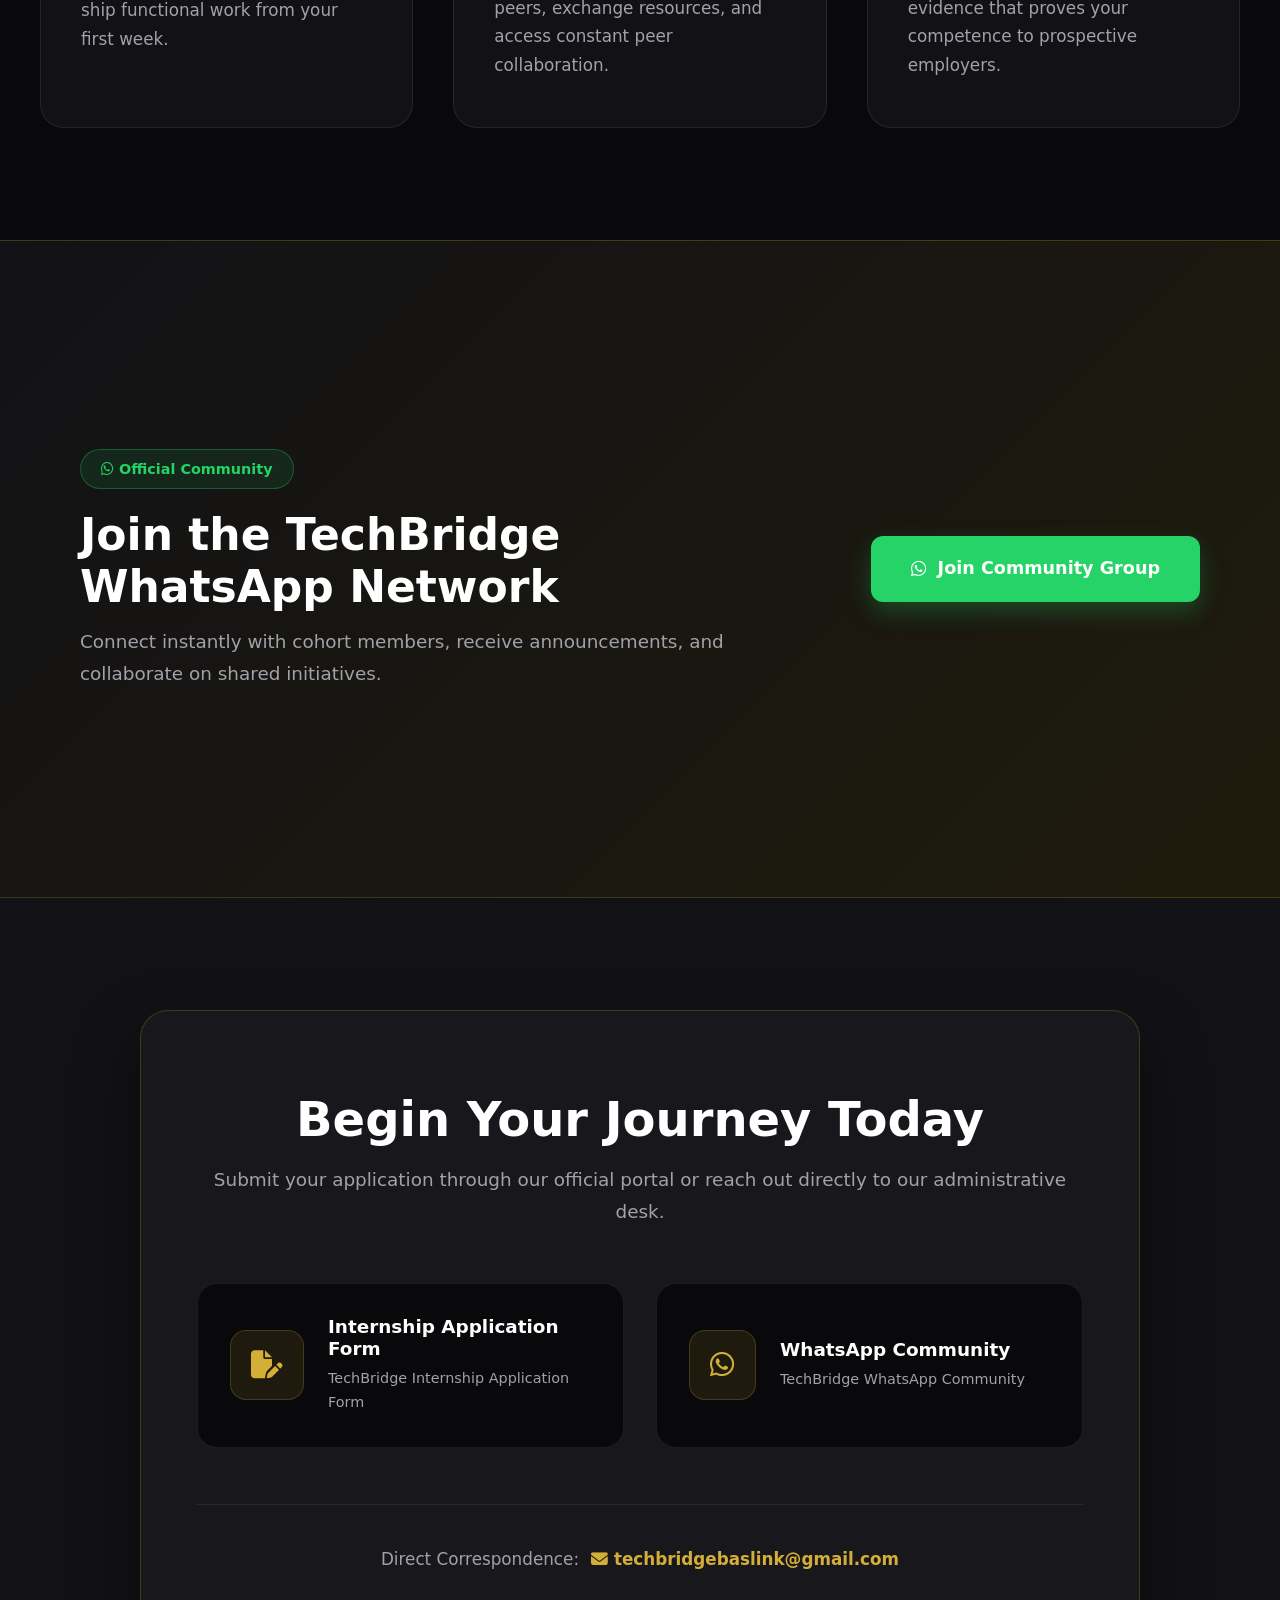
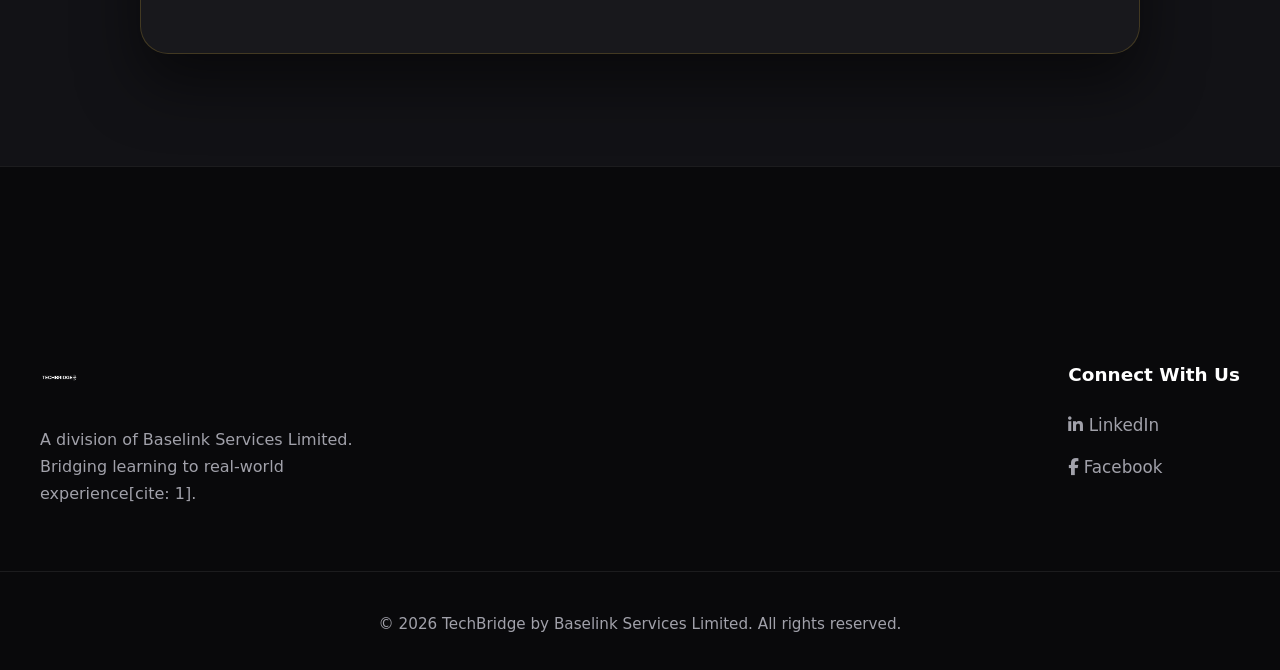
==== commit 0d89dbbf: "Fix HTML syntax and structure in index.html" ====
--- a/index.html
+++ b/index.html
@@ -21,6 +21,7 @@
             </a>
 
             <nav class="nav-menu" id="navMenu">
+                <a href="index.html" class="nav-link">Home</a>
                 <a href="#about" class="nav-link">About Us</a>
                 <a href="./program.html" class="nav-link">Programs</a>
                 <a href="./roadmap.html" class="nav-link">Roadmap</a>
--- a/style.css
+++ b/style.css
@@ -1010,3 +1010,2170 @@
 .internship-task-btn:hover i {
     transform: translateX(4px);
 }
+
+
+
+/* ---Roadmap css --- */
+* {
+  margin: 0;
+  padding: 0;
+  box-sizing: border-box;
+  font-family: system-ui, -apple-system, BlinkMacSystemFont, "Segoe UI", Roboto, sans-serif;
+}
+
+:root {
+  --obsidian: #09090b;
+  --obsidian-surface: #121216;
+  --obsidian-card: #18181c;
+  --gold: #d4af37;
+  --gold-hover: #b3922c;
+  --text-light: #f4f4f5;
+  --text-muted: #a1a1aa;
+  --border-luxury: rgba(212, 175, 55, 0.2);
+  --border-subtle: rgba(255, 255, 255, 0.08);
+}
+
+body {
+  background-color: var(--obsidian);
+  color: var(--text-light);
+  font-size: 1.05rem;
+  line-height: 1.7;
+}
+
+.container {
+  max-width: 1320px;
+  margin: 0 auto;
+  padding: 0 2.5rem;
+}
+
+/* --- LUXURY HEADER --- */
+.header {
+  background: rgba(9, 9, 11, 0.85);
+  backdrop-filter: blur(16px);
+  border-bottom: 1px solid var(--border-subtle);
+  position: sticky;
+  top: 0;
+  z-index: 1000;
+}
+
+.nav-container {
+  max-width: 1320px;
+  margin: 0 auto;
+  padding: 1.25rem 2.5rem;
+  display: flex;
+  align-items: center;
+  justify-content: space-between;
+}
+
+.brand-text {
+  font-size: 1.5rem;
+  font-weight: 800;
+  color: #ffffff;
+  text-decoration: none;
+  letter-spacing: -0.01em;
+}
+
+.nav-menu {
+  display: flex;
+  gap: 2.5rem;
+  list-style: none;
+}
+
+.nav-link {
+  text-decoration: none;
+  color: var(--text-muted);
+  font-size: 1.05rem;
+  font-weight: 500;
+  transition: color 0.2s ease;
+}
+
+.nav-link:hover {
+  color: var(--gold);
+}
+
+.nav-cta-group {
+  display: flex;
+  align-items: center;
+  gap: 1.25rem;
+}
+
+.social-btn {
+  width: 40px;
+  height: 40px;
+  border-radius: 50%;
+  background: var(--obsidian-surface);
+  color: var(--text-light);
+  display: flex;
+  align-items: center;
+  justify-content: center;
+  text-decoration: none;
+  font-size: 1rem;
+  border: 1px solid var(--border-subtle);
+  transition: all 0.3s ease;
+}
+
+.social-btn:hover {
+  background: var(--gold);
+  color: var(--obsidian);
+  border-color: var(--gold);
+  transform: translateY(-3px);
+}
+
+.btn-luxury-outline {
+  background: transparent;
+  color: var(--text-light);
+  text-decoration: none;
+  padding: 0.75rem 1.75rem;
+  border-radius: 2rem;
+  font-size: 1rem;
+  font-weight: 600;
+  border: 1px solid var(--gold);
+  transition: all 0.3s ease;
+}
+
+.btn-luxury-outline:hover {
+  background: var(--gold);
+  color: var(--obsidian);
+  transform: translateY(-2px);
+}
+
+/* --- HERO SECTION --- */
+.hero-luxury {
+  background: radial-gradient(circle at 50% 20%, #1a1810 0%, var(--obsidian) 70%);
+  padding: 5rem 2.5rem 4rem 2.5rem;
+  text-align: center;
+  border-bottom: 1px solid var(--border-subtle);
+}
+
+.hero-container {
+  max-width: 900px;
+  margin: 0 auto;
+}
+
+.hero-badge {
+  display: inline-flex;
+  align-items: center;
+  gap: 0.6rem;
+  background: rgba(212, 175, 55, 0.1);
+  color: var(--gold);
+  padding: 0.5rem 1.25rem;
+  border-radius: 2rem;
+  font-size: 0.95rem;
+  font-weight: 600;
+  margin-bottom: 1.5rem;
+  border: 1px solid var(--border-luxury);
+}
+
+.hero-luxury h1 {
+  font-size: 3.25rem;
+  font-weight: 800;
+  color: #ffffff;
+  line-height: 1.15;
+  margin-bottom: 1.25rem;
+  letter-spacing: -0.02em;
+}
+
+.gold-text {
+  background: linear-gradient(135deg, #ffffff 20%, var(--gold) 100%);
+  -webkit-background-clip: text;
+  -webkit-text-fill-color: transparent;
+}
+
+.hero-subtitle {
+  font-size: 1.15rem;
+  color: var(--text-muted);
+  max-width: 700px;
+  margin: 0 auto;
+  line-height: 1.8;
+}
+
+/* --- DASHBOARD LAYOUT --- */
+.dashboard-main {
+  display: grid;
+  grid-template-columns: 320px 1fr;
+  gap: 2.5rem;
+  margin: 3.5rem auto 5rem;
+}
+
+/* Control Sidebar */
+.control-sidebar {
+  background: var(--obsidian-card);
+  border: 1px solid var(--border-subtle);
+  border-radius: 1rem;
+  padding: 1.75rem;
+  height: fit-content;
+}
+
+.control-sidebar h3 {
+  font-size: 0.9rem;
+  text-transform: uppercase;
+  letter-spacing: 0.08em;
+  color: var(--text-muted);
+  margin-bottom: 1rem;
+}
+
+.track-buttons {
+  display: flex;
+  flex-direction: column;
+  gap: 0.75rem;
+  margin-bottom: 1.75rem;
+}
+
+.track-tab {
+  background: var(--obsidian-surface);
+  border: 1px solid var(--border-subtle);
+  color: var(--text-light);
+  font-size: 1rem;
+  font-weight: 600;
+  padding: 1rem 1.25rem;
+  border-radius: 0.75rem;
+  cursor: pointer;
+  text-align: left;
+  transition: all 0.2s ease;
+}
+
+.track-tab:hover {
+  background: rgba(212, 175, 55, 0.05);
+  border-color: var(--border-luxury);
+}
+
+.track-tab.active {
+  background: var(--gold);
+  color: var(--obsidian);
+  border-color: var(--gold);
+  font-weight: 700;
+  box-shadow: 0 8px 20px rgba(212, 175, 55, 0.2);
+}
+
+.track-info-card {
+  background: var(--obsidian-surface);
+  border-radius: 0.75rem;
+  padding: 1.25rem;
+  margin-bottom: 1.75rem;
+  border: 1px solid var(--border-subtle);
+}
+
+.info-label {
+  display: block;
+  font-size: 0.75rem;
+  text-transform: uppercase;
+  color: var(--text-muted);
+  font-weight: 700;
+  margin-bottom: 0.35rem;
+  letter-spacing: 0.05em;
+}
+
+.track-info-card h4 {
+  font-size: 1.1rem;
+  color: #ffffff;
+  margin-bottom: 0.5rem;
+}
+
+.track-info-card p {
+  font-size: 0.9rem;
+  color: var(--text-muted);
+}
+
+.timeline-summary h4 {
+  font-size: 0.85rem;
+  text-transform: uppercase;
+  color: var(--text-muted);
+  margin-bottom: 0.75rem;
+  letter-spacing: 0.05em;
+}
+
+.timeline-pills {
+  display: flex;
+  flex-wrap: wrap;
+  gap: 0.4rem;
+}
+
+.timeline-pills span {
+  background: rgba(212, 175, 55, 0.1);
+  color: var(--gold);
+  font-size: 0.75rem;
+  font-weight: 600;
+  padding: 0.3rem 0.6rem;
+  border-radius: 4px;
+  border: 1px solid var(--border-luxury);
+}
+
+/* Workspace Content Area */
+.workspace-content {
+  background: var(--obsidian-card);
+  border: 1px solid var(--border-subtle);
+  border-radius: 1rem;
+  padding: 2.5rem;
+}
+
+.workspace-header {
+  display: flex;
+  justify-content: space-between;
+  align-items: flex-start;
+  margin-bottom: 2rem;
+  padding-bottom: 1.25rem;
+  border-bottom: 1px solid var(--border-subtle);
+}
+
+.view-tag {
+  font-size: 0.75rem;
+  font-weight: 700;
+  text-transform: uppercase;
+  color: var(--gold);
+  background: rgba(212, 175, 55, 0.1);
+  padding: 0.3rem 0.75rem;
+  border-radius: 4px;
+  letter-spacing: 0.05em;
+  border: 1px solid var(--border-luxury);
+}
+
+.workspace-header h2 {
+  font-size: 1.75rem;
+  color: #ffffff;
+  margin-top: 0.35rem;
+}
+
+.task-count-badge {
+  font-size: 0.85rem;
+  color: var(--text-muted);
+  background: var(--obsidian-surface);
+  padding: 0.5rem 1rem;
+  border-radius: 0.5rem;
+  border: 1px solid var(--border-subtle);
+}
+
+/* Roadmap Grid Layout */
+.roadmap-grid {
+  display: grid;
+  grid-template-columns: repeat(2, 1fr);
+  gap: 1.25rem;
+}
+
+.task-card {
+  background: var(--obsidian-surface);
+  border: 1px solid var(--border-subtle);
+  border-radius: 0.75rem;
+  padding: 1.5rem;
+  display: flex;
+  flex-direction: column;
+  justify-content: space-between;
+  transition: transform 0.3s cubic-bezier(0.16, 1, 0.3, 1), border-color 0.3s ease;
+}
+
+.task-card:hover {
+  transform: translateY(-4px);
+  border-color: var(--gold);
+  box-shadow: 0 10px 30px -10px rgba(212, 175, 55, 0.1);
+}
+
+.card-top {
+  display: flex;
+  justify-content: space-between;
+  align-items: center;
+  margin-bottom: 0.75rem;
+}
+
+.task-meta-num {
+  font-weight: 700;
+  font-size: 0.8rem;
+  color: var(--text-muted);
+  text-transform: uppercase;
+}
+
+.difficulty-badge {
+  font-size: 0.7rem;
+  font-weight: 700;
+  padding: 0.25rem 0.6rem;
+  border-radius: 999px;
+  text-transform: uppercase;
+}
+
+.diff-beginner {
+  background: rgba(34, 197, 94, 0.15);
+  color: #4ade80;
+  border: 1px solid rgba(34, 197, 94, 0.3);
+}
+
+.diff-transition {
+  background: rgba(234, 179, 8, 0.15);
+  color: #facc15;
+  border: 1px solid rgba(234, 179, 8, 0.3);
+}
+
+.diff-intermediate {
+  background: rgba(59, 130, 246, 0.15);
+  color: #60a5fa;
+  border: 1px solid rgba(59, 130, 246, 0.3);
+}
+
+.task-card h3 {
+  font-size: 1.15rem;
+  color: #ffffff;
+  margin-bottom: 0.4rem;
+}
+
+.task-day-tag {
+  font-size: 0.8rem;
+  font-weight: 700;
+  color: var(--gold);
+  margin-bottom: 0.75rem;
+  display: inline-block;
+}
+
+.task-card p {
+  font-size: 0.9rem;
+  color: var(--text-muted);
+  line-height: 1.6;
+}
+
+/* Footer */
+.footer {
+  text-align: center;
+  padding: 2.5rem 0;
+  color: var(--text-muted);
+  font-size: 0.9rem;
+  border-top: 1px solid var(--border-subtle);
+  background: var(--obsidian-surface);
+}
+
+/* Responsive Design */
+@media (max-width: 1024px) {
+  .dashboard-main {
+    grid-template-columns: 1fr;
+  }
+}
+
+@media (max-width: 640px) {
+  .roadmap-grid {
+    grid-template-columns: 1fr;
+  }
+  
+  .workspace-header {
+    flex-direction: column;
+    gap: 1rem;
+  }
+
+  .nav-menu, .nav-cta-group {
+    display: none;
+  }
+}
+
+
+
+/* CHALLENGE HUB STYLES */
+/* =========================================================
+   TECHBRIDGE CHALLENGE HUB (TASK 5)
+   ========================================================= */
+
+/* ==========================================================================
+   TechBridge – Interactive Challenge Hub (Task 5)
+   Design System & Responsive Stylesheet
+   ========================================================================== */
+
+   /* ==========================================================================
+   TechBridge – Interactive Challenge Hub (Task 5)
+   Obsidian & Gold Theme Stylesheet
+   ========================================================================== */
+
+:root {
+  /* TechBridge Obsidian & Gold Palette */
+  --obsidian: #09090b;
+  --obsidian-surface: #121216;
+  --obsidian-card: #18181c;
+  --gold: #d4af37;
+  --gold-hover: #b3922c;
+  --gold-soft: rgba(212, 175, 55, 0.14);
+  --text-light: #f4f4f5;
+  --text-muted: #a1a1aa;
+  --border-luxury: rgba(212, 175, 55, 0.22);
+  --border-subtle: rgba(255, 255, 255, 0.08);
+
+  /* Track & Difficulty Accents */
+  --badge-analytics-bg: rgba(212, 175, 55, 0.14);
+  --badge-analytics-text: #f3d26b;
+  --badge-analytics-border: rgba(212, 175, 55, 0.35);
+
+  --badge-webdev-bg: rgba(255, 255, 255, 0.07);
+  --badge-webdev-text: #f4f4f5;
+  --badge-webdev-border: rgba(255, 255, 255, 0.18);
+
+  --diff-beginner-bg: rgba(34, 197, 94, 0.14);
+  --diff-beginner-text: #4ade80;
+  --diff-intermediate-bg: rgba(212, 175, 55, 0.16);
+  --diff-intermediate-text: #facc15;
+  --diff-advanced-bg: rgba(239, 68, 68, 0.15);
+  --diff-advanced-text: #f87171;
+
+  /* Typography */
+  --font-heading: 'Plus Jakarta Sans', system-ui, -apple-system, BlinkMacSystemFont, "Segoe UI", Roboto, sans-serif;
+  --font-body: 'Inter', system-ui, -apple-system, BlinkMacSystemFont, "Segoe UI", Roboto, sans-serif;
+
+  /* Shadows & Radii */
+  --shadow-sm: 0 6px 18px rgba(0, 0, 0, 0.35);
+  --shadow-md: 0 18px 36px -12px rgba(0, 0, 0, 0.65);
+  --shadow-gold: 0 14px 30px rgba(212, 175, 55, 0.22);
+
+  --radius-sm: 8px;
+  --radius-md: 12px;
+  --radius-lg: 16px;
+  --radius-xl: 22px;
+  --radius-full: 9999px;
+  --transition-fast: 0.18s ease;
+  --transition-base: 0.28s cubic-bezier(0.16, 1, 0.3, 1);
+}
+
+/* ==========================================================================
+   Reset & Base Styles
+   ========================================================================== */
+*,
+*::before,
+*::after {
+  box-sizing: border-box;
+  margin: 0;
+  padding: 0;
+}
+
+html {
+  scroll-behavior: smooth;
+  font-size: 16px;
+}
+
+body {
+  font-family: var(--font-body);
+  background-color: var(--obsidian);
+  color: var(--text-light);
+  line-height: 1.7;
+  -webkit-font-smoothing: antialiased;
+  overflow-x: hidden;
+}
+
+body.modal-open {
+  overflow: hidden;
+}
+
+h1, h2, h3, h4 {
+  font-family: var(--font-heading);
+  line-height: 1.2;
+  color: var(--text-light);
+}
+
+a {
+  color: inherit;
+  text-decoration: none;
+}
+
+ul, ol {
+  list-style: none;
+}
+
+button,
+input {
+  font-family: inherit;
+  font-size: inherit;
+}
+
+button {
+  cursor: pointer;
+  border: none;
+  background: none;
+}
+
+:focus-visible {
+  outline: 3px solid var(--gold);
+  outline-offset: 2px;
+}
+
+.sr-only {
+  position: absolute;
+  width: 1px;
+  height: 1px;
+  padding: 0;
+  margin: -1px;
+  overflow: hidden;
+  clip: rect(0, 0, 0, 0);
+  white-space: nowrap;
+  border: 0;
+}
+
+.skip-link {
+  position: absolute;
+  top: -100px;
+  left: 16px;
+  background: var(--gold);
+  color: var(--obsidian);
+  padding: 10px 18px;
+  border-radius: var(--radius-sm);
+  font-weight: 700;
+  z-index: 2000;
+  transition: top var(--transition-fast);
+}
+
+.skip-link:focus {
+  top: 16px;
+}
+
+.hidden {
+  display: none !important;
+}
+
+.container {
+  width: 100%;
+  max-width: 1240px;
+  margin: 0 auto;
+  padding: 0 24px;
+}
+
+/* ==========================================================================
+   Reusable Buttons
+   ========================================================================== */
+.btn {
+  display: inline-flex;
+  align-items: center;
+  justify-content: center;
+  gap: 8px;
+  font-weight: 700;
+  font-size: 0.95rem;
+  padding: 11px 22px;
+  border-radius: var(--radius-md);
+  transition: all var(--transition-base);
+  white-space: nowrap;
+}
+
+.btn svg {
+  width: 18px;
+  height: 18px;
+  flex-shrink: 0;
+}
+
+.btn-lg {
+  padding: 14px 26px;
+  font-size: 1rem;
+}
+
+.btn-primary {
+  background: linear-gradient(135deg, #e5c454 0%, var(--gold) 55%, var(--gold-hover) 100%);
+  color: var(--obsidian);
+  box-shadow: var(--shadow-gold);
+}
+
+.btn-primary:hover {
+  background: linear-gradient(135deg, #edd06b 0%, var(--gold-hover) 100%);
+  transform: translateY(-2px);
+  box-shadow: 0 16px 32px rgba(212, 175, 55, 0.34);
+}
+
+.btn-primary:active {
+  transform: translateY(0);
+}
+
+.btn-outline-light {
+  background: rgba(255, 255, 255, 0.05);
+  color: var(--text-light);
+  border: 1px solid var(--border-luxury);
+}
+
+.btn-outline-light:hover {
+  background: rgba(212, 175, 55, 0.12);
+  border-color: var(--gold);
+  color: var(--gold);
+  transform: translateY(-2px);
+}
+
+.btn-secondary {
+  background-color: var(--obsidian-card);
+  color: var(--text-light);
+  border: 1px solid var(--border-subtle);
+}
+
+.btn-secondary:hover {
+  border-color: var(--gold);
+  color: var(--gold);
+}
+
+.btn-reset {
+  background-color: var(--obsidian-card);
+  color: var(--text-muted);
+  border: 1px solid var(--border-subtle);
+  padding: 11px 18px;
+}
+
+.btn-reset:hover {
+  color: var(--gold);
+  border-color: var(--gold);
+  background-color: rgba(212, 175, 55, 0.08);
+}
+
+/* ==========================================================================
+   Navigation Bar
+   ========================================================================== */
+.navbar {
+  position: sticky;
+  top: 0;
+  z-index: 900;
+  background: rgba(9, 9, 11, 0.88);
+  backdrop-filter: blur(16px);
+  border-bottom: 1px solid var(--border-subtle);
+}
+
+.nav-container {
+  display: flex;
+  align-items: center;
+  justify-content: space-between;
+  gap: 16px;
+  height: 78px;
+}
+
+.brand-logo {
+  display: inline-flex;
+  align-items: center;
+  gap: 10px;
+  font-family: var(--font-heading);
+  font-weight: 800;
+  font-size: 1.3rem;
+  color: var(--text-light);
+  letter-spacing: -0.02em;
+  flex-shrink: 0;
+}
+
+.brand-logo-img {
+  height: 36px;
+  width: auto;
+  object-fit: contain;
+  filter: brightness(0) invert(1);
+}
+
+.footer-logo-img {
+  height: 38px;
+  width: auto;
+  object-fit: contain;
+  filter: brightness(0) invert(1);
+}
+
+.logo-accent {
+  background: linear-gradient(135deg, #ffffff 10%, var(--gold) 100%);
+  -webkit-background-clip: text;
+  -webkit-text-fill-color: transparent;
+}
+
+.nav-menu {
+  display: flex;
+  align-items: center;
+  gap: 24px;
+}
+
+.nav-list {
+  display: flex;
+  align-items: center;
+  gap: 20px;
+}
+
+.nav-link {
+  position: relative;
+  color: var(--text-muted);
+  font-weight: 500;
+  font-size: 0.94rem;
+  padding: 6px 2px;
+  transition: color var(--transition-fast);
+  white-space: nowrap;
+}
+
+.nav-link:hover {
+  color: var(--gold);
+}
+
+.nav-link.active {
+  color: var(--gold);
+  font-weight: 600;
+}
+
+.nav-link.active::after {
+  content: '';
+  position: absolute;
+  bottom: -4px;
+  left: 0;
+  right: 0;
+  height: 2.5px;
+  border-radius: var(--radius-full);
+  background: linear-gradient(90deg, var(--gold), #f3d26b);
+}
+
+.nav-actions {
+  display: flex;
+  align-items: center;
+  gap: 10px;
+}
+
+.social-btn {
+  display: inline-flex;
+  align-items: center;
+  justify-content: center;
+  width: 36px;
+  height: 36px;
+  border-radius: 50%;
+  color: var(--text-light);
+  background: var(--obsidian-surface);
+  border: 1px solid var(--border-subtle);
+  font-size: 0.88rem;
+  transition: all var(--transition-base);
+}
+
+.social-btn:hover {
+  background: var(--gold);
+  color: var(--obsidian);
+  border-color: var(--gold);
+  transform: translateY(-2px);
+}
+
+.btn-nav {
+  padding: 9px 18px;
+  font-size: 0.9rem;
+  border-radius: var(--radius-full);
+}
+
+.nav-toggle {
+  display: none;
+  color: var(--gold);
+  width: 42px;
+  height: 42px;
+  border-radius: var(--radius-sm);
+  align-items: center;
+  justify-content: center;
+  border: 1px solid var(--border-luxury);
+}
+
+.nav-toggle .icon-close {
+  display: none;
+}
+
+.nav-toggle[aria-expanded="true"] .icon-menu {
+  display: none;
+}
+
+.nav-toggle[aria-expanded="true"] .icon-close {
+  display: block;
+}
+
+/* ==========================================================================
+   Hero Section
+   ========================================================================== */
+.hero {
+  position: relative;
+  background: radial-gradient(circle at 50% 20%, #1a1810 0%, var(--obsidian) 70%);
+  color: var(--text-light);
+  padding: 84px 0 96px;
+  border-bottom: 1px solid var(--border-subtle);
+  overflow: hidden;
+}
+
+.hero-bg-grid {
+  position: absolute;
+  inset: 0;
+  background-image:
+    linear-gradient(to right, rgba(212, 175, 55, 0.04) 1px, transparent 1px),
+    linear-gradient(to bottom, rgba(212, 175, 55, 0.04) 1px, transparent 1px);
+  background-size: 44px 44px;
+  mask-image: radial-gradient(circle at center, black 40%, transparent 85%);
+  -webkit-mask-image: radial-gradient(circle at center, black 40%, transparent 85%);
+  pointer-events: none;
+}
+
+.hero-glow {
+  position: absolute;
+  border-radius: 50%;
+  filter: blur(95px);
+  pointer-events: none;
+}
+
+.hero-glow-1 {
+  width: 420px;
+  height: 420px;
+  top: -120px;
+  right: 8%;
+  background: rgba(212, 175, 55, 0.16);
+}
+
+.hero-glow-2 {
+  width: 340px;
+  height: 340px;
+  bottom: -140px;
+  left: -60px;
+  background: rgba(179, 146, 44, 0.12);
+}
+
+.hero-grid {
+  position: relative;
+  z-index: 2;
+  display: grid;
+  grid-template-columns: 1.15fr 0.85fr;
+  align-items: center;
+  gap: 48px;
+}
+
+.hero-badge {
+  display: inline-flex;
+  align-items: center;
+  gap: 8px;
+  background: rgba(212, 175, 55, 0.1);
+  border: 1px solid var(--border-luxury);
+  color: var(--gold);
+  font-weight: 600;
+  font-size: 0.875rem;
+  padding: 6px 14px;
+  border-radius: var(--radius-full);
+  margin-bottom: 20px;
+}
+
+.hero-badge svg {
+  width: 16px;
+  height: 16px;
+}
+
+.hero-title {
+  color: #ffffff;
+  font-size: clamp(2.35rem, 4.5vw, 3.5rem);
+  font-weight: 800;
+  letter-spacing: -0.02em;
+  margin-bottom: 20px;
+}
+
+.text-gradient {
+  background: linear-gradient(135deg, #ffffff 20%, var(--gold) 100%);
+  -webkit-background-clip: text;
+  -webkit-text-fill-color: transparent;
+}
+
+.hero-description {
+  color: var(--text-muted);
+  font-size: 1.125rem;
+  max-width: 580px;
+  margin-bottom: 32px;
+}
+
+.hero-cta-group {
+  display: flex;
+  flex-wrap: wrap;
+  gap: 14px;
+  margin-bottom: 44px;
+}
+
+.hero-metrics {
+  display: flex;
+  align-items: center;
+  gap: 24px;
+  padding-top: 24px;
+  border-top: 1px solid var(--border-subtle);
+}
+
+.metric-item {
+  display: flex;
+  flex-direction: column;
+}
+
+.metric-value {
+  font-family: var(--font-heading);
+  font-size: 1.5rem;
+  font-weight: 800;
+  background: linear-gradient(135deg, #ffffff 15%, var(--gold) 100%);
+  -webkit-background-clip: text;
+  -webkit-text-fill-color: transparent;
+}
+
+.metric-label {
+  font-size: 0.85rem;
+  color: var(--text-muted);
+}
+
+.metric-divider {
+  width: 1px;
+  height: 34px;
+  background-color: var(--border-subtle);
+}
+
+/* Decorative Visual Cards on Right */
+.hero-visual {
+  position: relative;
+  display: flex;
+  flex-direction: column;
+  gap: 20px;
+}
+
+.floating-card {
+  background: linear-gradient(165deg, rgba(24, 24, 28, 0.95) 0%, rgba(18, 18, 22, 0.92) 100%);
+  border: 1px solid var(--border-luxury);
+  border-radius: var(--radius-lg);
+  backdrop-filter: blur(12px);
+  box-shadow: 0 22px 45px rgba(0, 0, 0, 0.55);
+  transition: transform var(--transition-base), border-color var(--transition-base);
+}
+
+.floating-card:hover {
+  transform: translateY(-4px);
+  border-color: var(--gold);
+}
+
+.code-preview-card {
+  padding: 18px 20px;
+}
+
+.window-header {
+  display: flex;
+  align-items: center;
+  gap: 7px;
+  margin-bottom: 14px;
+  padding-bottom: 12px;
+  border-bottom: 1px solid var(--border-subtle);
+}
+
+.dot {
+  width: 10px;
+  height: 10px;
+  border-radius: 50%;
+}
+
+.dot-red { background-color: #ef4444; }
+.dot-yellow { background-color: var(--gold); }
+.dot-green { background-color: #22c55e; }
+
+.window-title {
+  margin-left: 8px;
+  font-size: 0.78rem;
+  color: var(--text-muted);
+  font-family: monospace;
+}
+
+.window-body {
+  font-family: ui-monospace, SFMono-Regular, Menlo, Monaco, Consolas, monospace;
+  font-size: 0.86rem;
+  line-height: 1.7;
+  color: var(--text-light);
+}
+
+.code-line.indent {
+  padding-left: 20px;
+}
+
+.c-keyword { color: var(--gold); }
+.c-var { color: #f4f4f5; }
+.c-func { color: #e5c454; }
+.c-str { color: #a1a1aa; }
+.c-bool { color: #d4af37; }
+
+.analytics-preview-card {
+  padding: 20px;
+  margin-left: 36px;
+}
+
+.mini-card-header {
+  display: flex;
+  align-items: center;
+  gap: 12px;
+  margin-bottom: 16px;
+}
+
+.mini-icon-box {
+  width: 40px;
+  height: 40px;
+  border-radius: 10px;
+  background: var(--gold-soft);
+  border: 1px solid var(--border-luxury);
+  color: var(--gold);
+  display: flex;
+  align-items: center;
+  justify-content: center;
+}
+
+.mini-title {
+  font-weight: 700;
+  font-size: 0.95rem;
+  color: var(--text-light);
+}
+
+.mini-subtitle {
+  font-size: 0.8rem;
+  color: var(--gold);
+}
+
+.mini-bars {
+  display: flex;
+  align-items: flex-end;
+  gap: 10px;
+  height: 64px;
+}
+
+.bar-col {
+  flex: 1;
+  height: 100%;
+  background: rgba(255, 255, 255, 0.04);
+  border-radius: 6px;
+  display: flex;
+  align-items: flex-end;
+  overflow: hidden;
+}
+
+.bar-col span {
+  display: block;
+  width: 100%;
+  background: rgba(212, 175, 55, 0.35);
+  border-radius: 6px;
+}
+
+.bar-col.active span {
+  background: linear-gradient(180deg, #f3d26b 0%, var(--gold-hover) 100%);
+}
+
+/* ==========================================================================
+   Section Headers
+   ========================================================================== */
+.section-header {
+  margin-bottom: 44px;
+}
+
+.section-header.centered {
+  text-align: center;
+  max-width: 680px;
+  margin-left: auto;
+  margin-right: auto;
+}
+
+.section-eyebrow {
+  display: inline-block;
+  font-size: 0.82rem;
+  font-weight: 700;
+  text-transform: uppercase;
+  letter-spacing: 0.08em;
+  color: var(--gold);
+  margin-bottom: 8px;
+}
+
+.section-title {
+  font-size: clamp(1.75rem, 3vw, 2.35rem);
+  font-weight: 800;
+  letter-spacing: -0.02em;
+  background: linear-gradient(135deg, #ffffff 25%, var(--gold) 100%);
+  -webkit-background-clip: text;
+  -webkit-text-fill-color: transparent;
+  margin-bottom: 12px;
+}
+
+.section-subtitle {
+  color: var(--text-muted);
+  font-size: 1.05rem;
+}
+
+/* ==========================================================================
+   Track Overview Section
+   ========================================================================== */
+.tracks-section {
+  padding: 80px 0 40px;
+  background-color: var(--obsidian);
+}
+
+.tracks-grid {
+  display: grid;
+  grid-template-columns: repeat(2, 1fr);
+  gap: 28px;
+}
+
+.track-card {
+  position: relative;
+  background: linear-gradient(160deg, var(--obsidian-card) 0%, var(--obsidian-surface) 100%);
+  border: 1px solid var(--border-luxury);
+  border-radius: var(--radius-xl);
+  padding: 32px;
+  box-shadow: var(--shadow-sm);
+  display: flex;
+  flex-direction: column;
+  transition: transform var(--transition-base), box-shadow var(--transition-base), border-color var(--transition-base);
+  overflow: hidden;
+}
+
+.track-card::before {
+  content: '';
+  position: absolute;
+  top: 0;
+  left: 0;
+  right: 0;
+  height: 3px;
+}
+
+.track-analytics::before {
+  background: linear-gradient(90deg, var(--gold), #f3d26b);
+}
+
+.track-webdev::before {
+  background: linear-gradient(90deg, var(--gold-hover), var(--gold));
+}
+
+.track-card:hover {
+  transform: translateY(-6px);
+  box-shadow: 0 20px 40px -15px rgba(212, 175, 55, 0.18);
+  border-color: var(--gold);
+}
+
+.track-card-top {
+  display: flex;
+  align-items: center;
+  justify-content: space-between;
+  margin-bottom: 20px;
+}
+
+.track-icon-wrapper {
+  width: 54px;
+  height: 54px;
+  border-radius: 14px;
+  display: flex;
+  align-items: center;
+  justify-content: center;
+  background: var(--gold-soft);
+  border: 1px solid var(--border-luxury);
+  color: var(--gold);
+}
+
+.track-icon-wrapper svg {
+  width: 28px;
+  height: 28px;
+}
+
+.track-tag {
+  font-size: 0.82rem;
+  font-weight: 600;
+  color: var(--gold);
+  background-color: rgba(212, 175, 55, 0.1);
+  border: 1px solid var(--border-luxury);
+  padding: 5px 12px;
+  border-radius: var(--radius-full);
+}
+
+.track-title {
+  font-size: 1.4rem;
+  font-weight: 700;
+  margin-bottom: 10px;
+}
+
+.track-description {
+  color: var(--text-muted);
+  margin-bottom: 24px;
+  flex-grow: 1;
+}
+
+.track-footer {
+  display: flex;
+  align-items: center;
+  justify-content: space-between;
+  flex-wrap: wrap;
+  gap: 12px;
+  padding-top: 18px;
+  border-top: 1px solid var(--border-subtle);
+}
+
+.track-tools {
+  display: flex;
+  flex-wrap: wrap;
+  gap: 6px;
+}
+
+.track-tools span {
+  font-size: 0.78rem;
+  font-weight: 600;
+  color: var(--text-muted);
+  background-color: var(--obsidian);
+  border: 1px solid var(--border-subtle);
+  padding: 3px 10px;
+  border-radius: 6px;
+}
+
+.track-link-btn {
+  display: inline-flex;
+  align-items: center;
+  gap: 5px;
+  font-weight: 600;
+  font-size: 0.9rem;
+  color: var(--gold);
+  transition: color var(--transition-fast), gap var(--transition-fast);
+}
+
+.track-link-btn svg {
+  width: 16px;
+  height: 16px;
+}
+
+.track-link-btn:hover {
+  color: #f3d26b;
+  gap: 8px;
+}
+
+/* ==========================================================================
+   Challenge Hub Section & Filter Controls
+   ========================================================================== */
+.hub-section {
+  padding: 64px 0 96px;
+  background-color: var(--obsidian);
+}
+
+.controls-panel {
+  background: linear-gradient(160deg, var(--obsidian-card) 0%, var(--obsidian-surface) 100%);
+  border: 1px solid var(--border-luxury);
+  border-radius: var(--radius-xl);
+  padding: 24px;
+  box-shadow: var(--shadow-sm);
+  margin-bottom: 24px;
+}
+
+.search-row {
+  display: flex;
+  align-items: center;
+  gap: 14px;
+  margin-bottom: 20px;
+}
+
+.search-input-wrapper {
+  position: relative;
+  flex: 1;
+  display: flex;
+  align-items: center;
+}
+
+.search-icon {
+  position: absolute;
+  left: 16px;
+  width: 19px;
+  height: 19px;
+  color: var(--text-muted);
+  pointer-events: none;
+}
+
+.search-input {
+  width: 100%;
+  height: 46px;
+  padding: 0 42px 0 46px;
+  border: 1px solid var(--border-subtle);
+  border-radius: var(--radius-md);
+  background-color: var(--obsidian);
+  color: var(--text-light);
+  transition: border-color var(--transition-fast), background-color var(--transition-fast), box-shadow var(--transition-fast);
+}
+
+.search-input::placeholder {
+  color: var(--text-muted);
+}
+
+.search-input:focus {
+  outline: none;
+  background-color: var(--obsidian-surface);
+  border-color: var(--gold);
+  box-shadow: 0 0 0 3px rgba(212, 175, 55, 0.16);
+}
+
+.clear-search-btn {
+  position: absolute;
+  right: 10px;
+  width: 28px;
+  height: 28px;
+  border-radius: 50%;
+  display: flex;
+  align-items: center;
+  justify-content: center;
+  color: var(--text-muted);
+}
+
+.clear-search-btn:hover {
+  background-color: rgba(255, 255, 255, 0.08);
+  color: var(--text-light);
+}
+
+.clear-search-btn svg {
+  width: 16px;
+  height: 16px;
+}
+
+.filters-row {
+  display: flex;
+  flex-wrap: wrap;
+  align-items: center;
+  justify-content: space-between;
+  gap: 18px;
+  padding-top: 18px;
+  border-top: 1px solid var(--border-subtle);
+}
+
+.filter-group {
+  display: flex;
+  align-items: center;
+  flex-wrap: wrap;
+  gap: 10px;
+}
+
+.filter-label {
+  font-size: 0.88rem;
+  font-weight: 700;
+  color: var(--text-light);
+}
+
+.filter-pills {
+  display: flex;
+  flex-wrap: wrap;
+  gap: 8px;
+}
+
+.filter-btn {
+  display: inline-flex;
+  align-items: center;
+  gap: 6px;
+  padding: 8px 15px;
+  border-radius: var(--radius-full);
+  font-size: 0.875rem;
+  font-weight: 600;
+  color: var(--text-muted);
+  background-color: var(--obsidian);
+  border: 1px solid var(--border-subtle);
+  transition: all var(--transition-fast);
+}
+
+.filter-btn svg {
+  width: 15px;
+  height: 15px;
+}
+
+.filter-btn:hover {
+  border-color: var(--gold);
+  color: var(--gold);
+  background-color: rgba(212, 175, 55, 0.08);
+}
+
+.filter-btn.active {
+  background: linear-gradient(135deg, #e5c454 0%, var(--gold) 65%, var(--gold-hover) 100%);
+  color: var(--obsidian);
+  border-color: var(--gold);
+  box-shadow: 0 4px 14px rgba(212, 175, 55, 0.25);
+}
+
+/* Results Bar */
+.results-bar {
+  display: flex;
+  align-items: center;
+  justify-content: space-between;
+  flex-wrap: wrap;
+  gap: 12px;
+  margin-bottom: 24px;
+}
+
+.results-count {
+  font-size: 0.95rem;
+  color: var(--text-muted);
+}
+
+.results-count strong {
+  color: var(--gold);
+  font-weight: 700;
+}
+
+.active-filters-summary {
+  display: flex;
+  flex-wrap: wrap;
+  gap: 8px;
+}
+
+.active-chip {
+  font-size: 0.78rem;
+  font-weight: 600;
+  color: var(--gold);
+  background-color: rgba(212, 175, 55, 0.1);
+  border: 1px solid var(--border-luxury);
+  padding: 3px 10px;
+  border-radius: var(--radius-full);
+}
+
+/* ==========================================================================
+   Challenge Cards Grid
+   ========================================================================== */
+.challenges-grid {
+  display: grid;
+  grid-template-columns: repeat(3, 1fr);
+  gap: 24px;
+}
+
+@media (min-width: 1280px) {
+  .challenges-grid {
+    grid-template-columns: repeat(4, 1fr);
+  }
+}
+
+@keyframes cardFadeIn {
+  from {
+    opacity: 0;
+    transform: translateY(14px);
+  }
+  to {
+    opacity: 1;
+    transform: translateY(0);
+  }
+}
+
+.challenge-card {
+  background: linear-gradient(165deg, var(--obsidian-card) 0%, var(--obsidian-surface) 100%);
+  border: 1px solid var(--border-subtle);
+  border-radius: var(--radius-lg);
+  padding: 24px;
+  box-shadow: var(--shadow-sm);
+  display: flex;
+  flex-direction: column;
+  justify-content: space-between;
+  transition: transform var(--transition-base), box-shadow var(--transition-base), border-color var(--transition-base);
+  animation: cardFadeIn 0.35s ease backwards;
+}
+
+.challenge-card:hover {
+  transform: translateY(-6px);
+  box-shadow: 0 20px 40px -15px rgba(212, 175, 55, 0.16);
+  border-color: var(--gold);
+}
+
+.card-badges {
+  display: flex;
+  align-items: center;
+  justify-content: space-between;
+  gap: 8px;
+  flex-wrap: wrap;
+  margin-bottom: 16px;
+}
+
+.badge {
+  display: inline-flex;
+  align-items: center;
+  gap: 5px;
+  font-size: 0.75rem;
+  font-weight: 700;
+  padding: 4px 10px;
+  border-radius: var(--radius-full);
+  letter-spacing: 0.01em;
+}
+
+.badge svg {
+  width: 13px;
+  height: 13px;
+}
+
+.badge-track-analytics {
+  background-color: var(--badge-analytics-bg);
+  color: var(--badge-analytics-text);
+  border: 1px solid var(--badge-analytics-border);
+}
+
+.badge-track-webdev {
+  background-color: var(--badge-webdev-bg);
+  color: var(--badge-webdev-text);
+  border: 1px solid var(--badge-webdev-border);
+}
+
+.badge-diff-beginner {
+  background-color: var(--diff-beginner-bg);
+  color: var(--diff-beginner-text);
+}
+
+.badge-diff-intermediate {
+  background-color: var(--diff-intermediate-bg);
+  color: var(--diff-intermediate-text);
+}
+
+.badge-diff-advanced {
+  background-color: var(--diff-advanced-bg);
+  color: var(--diff-advanced-text);
+}
+
+.challenge-title {
+  font-size: 1.15rem;
+  font-weight: 700;
+  color: var(--text-light);
+  margin-bottom: 10px;
+}
+
+.challenge-desc {
+  font-size: 0.92rem;
+  color: var(--text-muted);
+  margin-bottom: 14px;
+  display: -webkit-box;
+  -webkit-line-clamp: 3;
+  -webkit-box-orient: vertical;
+  overflow: hidden;
+}
+
+.challenge-outcome {
+  font-size: 0.84rem;
+  color: var(--text-light);
+  background-color: rgba(212, 175, 55, 0.07);
+  border-left: 3px solid var(--gold);
+  padding: 8px 11px;
+  border-radius: 0 var(--radius-sm) var(--radius-sm) 0;
+  margin-bottom: 18px;
+}
+
+.challenge-outcome strong {
+  color: var(--gold);
+}
+
+.card-bottom {
+  padding-top: 16px;
+  border-top: 1px solid var(--border-subtle);
+  display: flex;
+  flex-direction: column;
+  gap: 14px;
+}
+
+.challenge-meta {
+  display: flex;
+  align-items: center;
+  gap: 6px;
+  font-size: 0.84rem;
+  font-weight: 500;
+  color: var(--text-muted);
+}
+
+.challenge-meta svg {
+  width: 15px;
+  height: 15px;
+  color: var(--gold);
+}
+
+.btn-view-challenge {
+  width: 100%;
+  background-color: var(--obsidian);
+  color: var(--text-light);
+  border: 1px solid var(--border-luxury);
+  padding: 10px 16px;
+  border-radius: var(--radius-md);
+  font-weight: 600;
+  font-size: 0.9rem;
+}
+
+.challenge-card:hover .btn-view-challenge,
+.btn-view-challenge:hover {
+  background: linear-gradient(135deg, #e5c454 0%, var(--gold) 65%, var(--gold-hover) 100%);
+  color: var(--obsidian);
+  border-color: var(--gold);
+}
+
+/* ==========================================================================
+   Empty State
+   ========================================================================== */
+.empty-state {
+  text-align: center;
+  background: var(--obsidian-card);
+  border: 1px dashed var(--border-luxury);
+  border-radius: var(--radius-xl);
+  padding: 56px 24px;
+  max-width: 540px;
+  margin: 20px auto;
+}
+
+.empty-state-icon {
+  width: 60px;
+  height: 60px;
+  margin: 0 auto 18px;
+  border-radius: 50%;
+  background-color: var(--gold-soft);
+  border: 1px solid var(--border-luxury);
+  color: var(--gold);
+  display: flex;
+  align-items: center;
+  justify-content: center;
+}
+
+.empty-state-icon svg {
+  width: 28px;
+  height: 28px;
+}
+
+.empty-state h3 {
+  font-size: 1.3rem;
+  margin-bottom: 8px;
+}
+
+.empty-state p {
+  color: var(--text-muted);
+  margin-bottom: 24px;
+  font-size: 0.95rem;
+}
+
+/* ==========================================================================
+   Challenge Details Modal
+   ========================================================================== */
+.modal-backdrop {
+  position: fixed;
+  inset: 0;
+  z-index: 1200;
+  background-color: rgba(0, 0, 0, 0.78);
+  backdrop-filter: blur(6px);
+  display: flex;
+  align-items: center;
+  justify-content: center;
+  padding: 20px;
+  animation: fadeIn 0.2s ease;
+}
+
+@keyframes fadeIn {
+  from { opacity: 0; }
+  to { opacity: 1; }
+}
+
+@keyframes modalSlideUp {
+  from {
+    opacity: 0;
+    transform: translateY(18px) scale(0.98);
+  }
+  to {
+    opacity: 1;
+    transform: translateY(0) scale(1);
+  }
+}
+
+.modal-container {
+  background-color: var(--obsidian-surface);
+  border: 1px solid var(--border-luxury);
+  width: 100%;
+  max-width: 780px;
+  max-height: 90vh;
+  border-radius: var(--radius-xl);
+  box-shadow: var(--shadow-md);
+  display: flex;
+  flex-direction: column;
+  overflow: hidden;
+  animation: modalSlideUp 0.25s cubic-bezier(0.16, 1, 0.3, 1);
+}
+
+.modal-header {
+  display: flex;
+  align-items: center;
+  justify-content: space-between;
+  gap: 12px;
+  padding: 20px 28px;
+  border-bottom: 1px solid var(--border-subtle);
+  background-color: var(--obsidian);
+}
+
+.modal-badges {
+  display: flex;
+  align-items: center;
+  flex-wrap: wrap;
+  gap: 8px;
+}
+
+.modal-close-btn {
+  width: 36px;
+  height: 36px;
+  border-radius: 50%;
+  display: flex;
+  align-items: center;
+  justify-content: center;
+  color: var(--text-muted);
+  background-color: var(--obsidian-card);
+  border: 1px solid var(--border-subtle);
+  transition: all var(--transition-fast);
+}
+
+.modal-close-btn:hover {
+  background-color: rgba(239, 68, 68, 0.16);
+  color: #f87171;
+  border-color: rgba(239, 68, 68, 0.35);
+}
+
+.modal-body {
+  padding: 28px;
+  overflow-y: auto;
+  display: flex;
+  flex-direction: column;
+  gap: 22px;
+}
+
+.modal-title {
+  font-size: clamp(1.45rem, 2.5vw, 1.85rem);
+  font-weight: 800;
+  background: linear-gradient(135deg, #ffffff 20%, var(--gold) 100%);
+  -webkit-background-clip: text;
+  -webkit-text-fill-color: transparent;
+}
+
+.modal-meta-strip {
+  display: flex;
+  flex-wrap: wrap;
+  gap: 12px;
+}
+
+.meta-pill {
+  display: inline-flex;
+  align-items: center;
+  gap: 8px;
+  background-color: var(--obsidian-card);
+  border: 1px solid var(--border-subtle);
+  padding: 8px 14px;
+  border-radius: var(--radius-md);
+  font-size: 0.88rem;
+  color: var(--text-muted);
+}
+
+.meta-pill svg {
+  width: 16px;
+  height: 16px;
+  color: var(--gold);
+}
+
+.meta-pill strong {
+  color: var(--text-light);
+}
+
+.modal-section h3 {
+  display: flex;
+  align-items: center;
+  gap: 8px;
+  font-size: 1rem;
+  font-weight: 700;
+  color: var(--gold);
+  margin-bottom: 10px;
+}
+
+.modal-section h3 svg {
+  width: 18px;
+  height: 18px;
+  color: var(--gold);
+}
+
+.modal-section p {
+  color: var(--text-muted);
+  font-size: 0.96rem;
+}
+
+.highlight-box {
+  background-color: rgba(212, 175, 55, 0.08);
+  border-left: 4px solid var(--gold);
+  padding: 16px 18px;
+  border-radius: 0 var(--radius-md) var(--radius-md) 0;
+}
+
+.highlight-box p {
+  color: var(--text-light);
+}
+
+.outcome-box {
+  background-color: var(--obsidian-card);
+  border: 1px solid var(--border-luxury);
+  padding: 16px 18px;
+  border-radius: var(--radius-md);
+}
+
+.outcome-box p {
+  color: var(--text-light);
+}
+
+.modal-two-col {
+  display: grid;
+  grid-template-columns: repeat(2, 1fr);
+  gap: 20px;
+}
+
+.tag-cloud {
+  display: flex;
+  flex-wrap: wrap;
+  gap: 8px;
+}
+
+.tag-item {
+  font-size: 0.82rem;
+  font-weight: 600;
+  padding: 5px 12px;
+  border-radius: var(--radius-sm);
+  background-color: var(--obsidian-card);
+  border: 1px solid var(--border-subtle);
+  color: var(--text-light);
+}
+
+.modal-steps-list {
+  list-style: decimal;
+  padding-left: 20px;
+  display: flex;
+  flex-direction: column;
+  gap: 8px;
+  color: var(--text-muted);
+  font-size: 0.94rem;
+}
+
+.modal-steps-list li::marker {
+  color: var(--gold);
+  font-weight: 700;
+}
+
+.modal-bullet-list {
+  list-style: disc;
+  padding-left: 20px;
+  display: flex;
+  flex-direction: column;
+  gap: 7px;
+  color: var(--text-muted);
+  font-size: 0.93rem;
+}
+
+.modal-bullet-list li::marker {
+  color: var(--gold);
+}
+
+.modal-footer {
+  display: flex;
+  align-items: center;
+  justify-content: flex-end;
+  gap: 12px;
+  padding: 18px 28px;
+  border-top: 1px solid var(--border-subtle);
+  background-color: var(--obsidian);
+}
+
+/* ==========================================================================
+   Toast Notification
+   ========================================================================== */
+.toast {
+  position: fixed;
+  bottom: 24px;
+  right: 24px;
+  z-index: 1500;
+  display: flex;
+  align-items: center;
+  gap: 10px;
+  background-color: var(--obsidian-card);
+  color: var(--text-light);
+  border: 1px solid var(--border-luxury);
+  padding: 14px 20px;
+  border-radius: var(--radius-md);
+  border-left: 4px solid var(--gold);
+  box-shadow: var(--shadow-md);
+  font-size: 0.92rem;
+  font-weight: 500;
+}
+
+.toast svg {
+  width: 20px;
+  height: 20px;
+  color: var(--gold);
+}
+
+/* ==========================================================================
+   Footer
+   ========================================================================== */
+.footer {
+  background-color: var(--obsidian-surface);
+  border-top: 1px solid var(--border-subtle);
+  color: var(--text-muted);
+  padding: 64px 0 28px;
+}
+
+.footer-grid {
+  display: grid;
+  grid-template-columns: 1.5fr 1fr 1fr 1.2fr;
+  gap: 40px;
+  padding-bottom: 44px;
+  border-bottom: 1px solid var(--border-subtle);
+}
+
+.footer-tagline {
+  margin-top: 14px;
+  font-size: 0.92rem;
+  color: var(--text-muted);
+  max-width: 320px;
+}
+
+.footer h4 {
+  color: var(--gold);
+  font-size: 1rem;
+  margin-bottom: 16px;
+}
+
+.footer ul {
+  display: flex;
+  flex-direction: column;
+  gap: 10px;
+}
+
+.footer a {
+  font-size: 0.92rem;
+  color: var(--text-muted);
+  transition: color var(--transition-fast);
+}
+
+.footer a:hover {
+  color: var(--gold);
+}
+
+.footer-contact p {
+  font-size: 0.9rem;
+  color: var(--text-muted);
+  margin-bottom: 14px;
+}
+
+.footer-social-links {
+  display: flex;
+  align-items: center;
+  gap: 16px;
+}
+
+.footer-social-links a {
+  display: inline-flex;
+  align-items: center;
+  gap: 7px;
+  color: var(--text-light);
+  font-weight: 600;
+}
+
+.footer-social-links i {
+  color: var(--gold);
+}
+
+.footer-bottom {
+  padding-top: 24px;
+  display: flex;
+  align-items: center;
+  justify-content: space-between;
+  flex-wrap: wrap;
+  gap: 12px;
+  font-size: 0.85rem;
+  color: var(--text-muted);
+}
+
+
+
+@media (max-width: 1080px) {
+  .nav-toggle {
+    display: flex;
+  }
+
+  .nav-menu {
+    position: fixed;
+    top: 78px;
+    left: 0;
+    right: 0;
+    background-color: var(--obsidian);
+    border-bottom: 1px solid var(--border-luxury);
+    flex-direction: column;
+    align-items: stretch;
+    gap: 20px;
+    padding: 24px;
+    transform: translateY(-120%);
+    opacity: 0;
+    visibility: hidden;
+    transition: transform 0.28s ease, opacity 0.25s ease, visibility 0.25s ease;
+    box-shadow: var(--shadow-md);
+  }
+
+  .nav-menu.open {
+    transform: translateY(0);
+    opacity: 1;
+    visibility: visible;
+  }
+
+  .nav-list {
+    flex-direction: column;
+    align-items: flex-start;
+    gap: 14px;
+  }
+
+  .nav-link {
+    display: block;
+    font-size: 1.02rem;
+    padding: 4px 0;
+  }
+
+  .nav-actions {
+    flex-wrap: wrap;
+  }
+
+  .btn-nav {
+    flex: 1;
+  }
+}
+
+@media (max-width: 992px) {
+  .hero-grid {
+    grid-template-columns: 1fr;
+    gap: 40px;
+  }
+
+  .hero-visual {
+    max-width: 540px;
+  }
+
+  .challenges-grid {
+    grid-template-columns: repeat(2, 1fr);
+  }
+
+  .footer-grid {
+    grid-template-columns: repeat(2, 1fr);
+  }
+}
+
+@media (max-width: 768px) {
+  .hero {
+    padding: 60px 0 72px;
+  }
+
+  .tracks-grid {
+    grid-template-columns: 1fr;
+  }
+
+  .search-row {
+    flex-direction: column;
+    align-items: stretch;
+  }
+
+  .btn-reset {
+    width: 100%;
+  }
+
+  .challenges-grid {
+    grid-template-columns: 1fr;
+  }
+
+  .modal-backdrop {
+    padding: 12px;
+  }
+
+  .modal-header,
+  .modal-body,
+  .modal-footer {
+    padding-left: 20px;
+    padding-right: 20px;
+  }
+
+  .modal-two-col {
+    grid-template-columns: 1fr;
+  }
+
+  .modal-footer {
+    flex-direction: column-reverse;
+  }
+
+  .modal-footer .btn {
+    width: 100%;
+  }
+}
+
+@media (max-width: 480px) {
+  .container {
+    padding: 0 16px;
+  }
+
+  .hero-cta-group {
+    flex-direction: column;
+  }
+
+  .hero-cta-group .btn {
+    width: 100%;
+  }
+
+  .hero-metrics {
+    gap: 16px;
+  }
+
+  .analytics-preview-card {
+    margin-left: 0;
+  }
+
+  .footer-grid {
+    grid-template-columns: 1fr;
+    gap: 28px;
+  }
+}
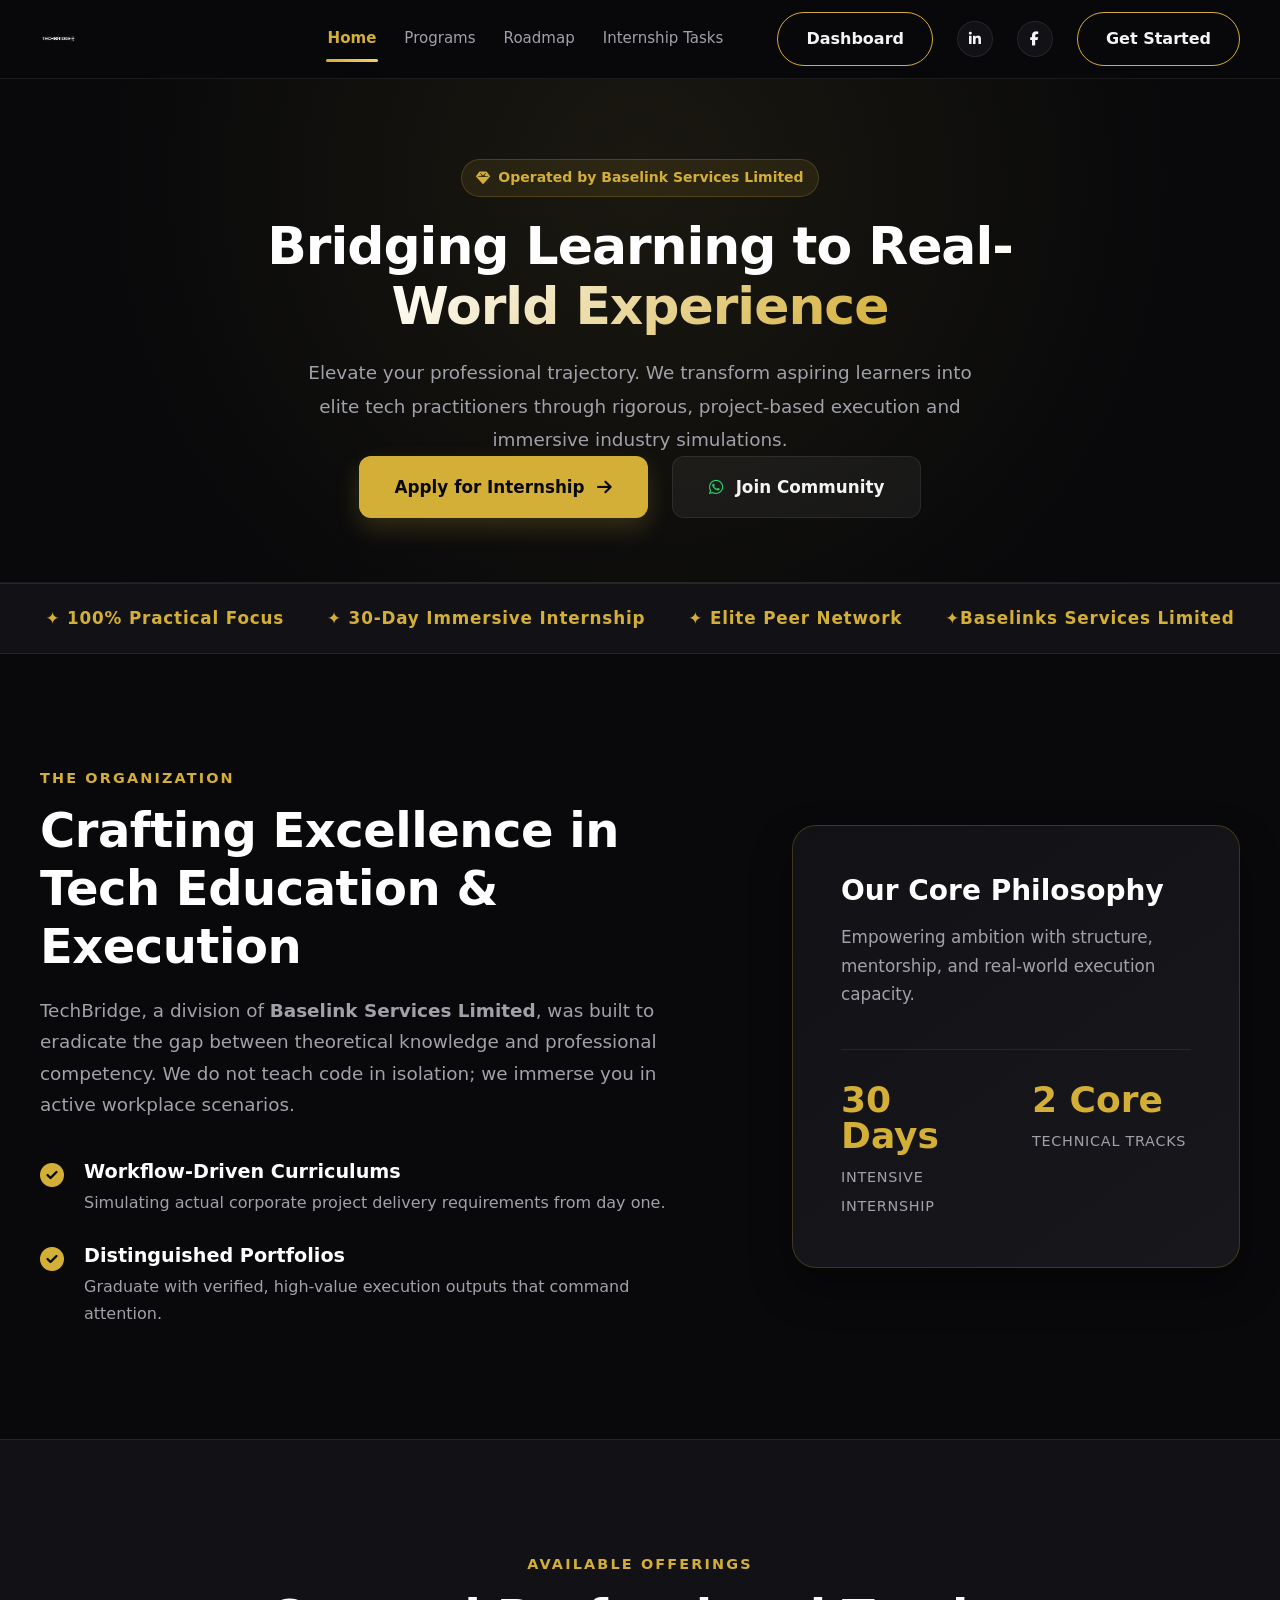
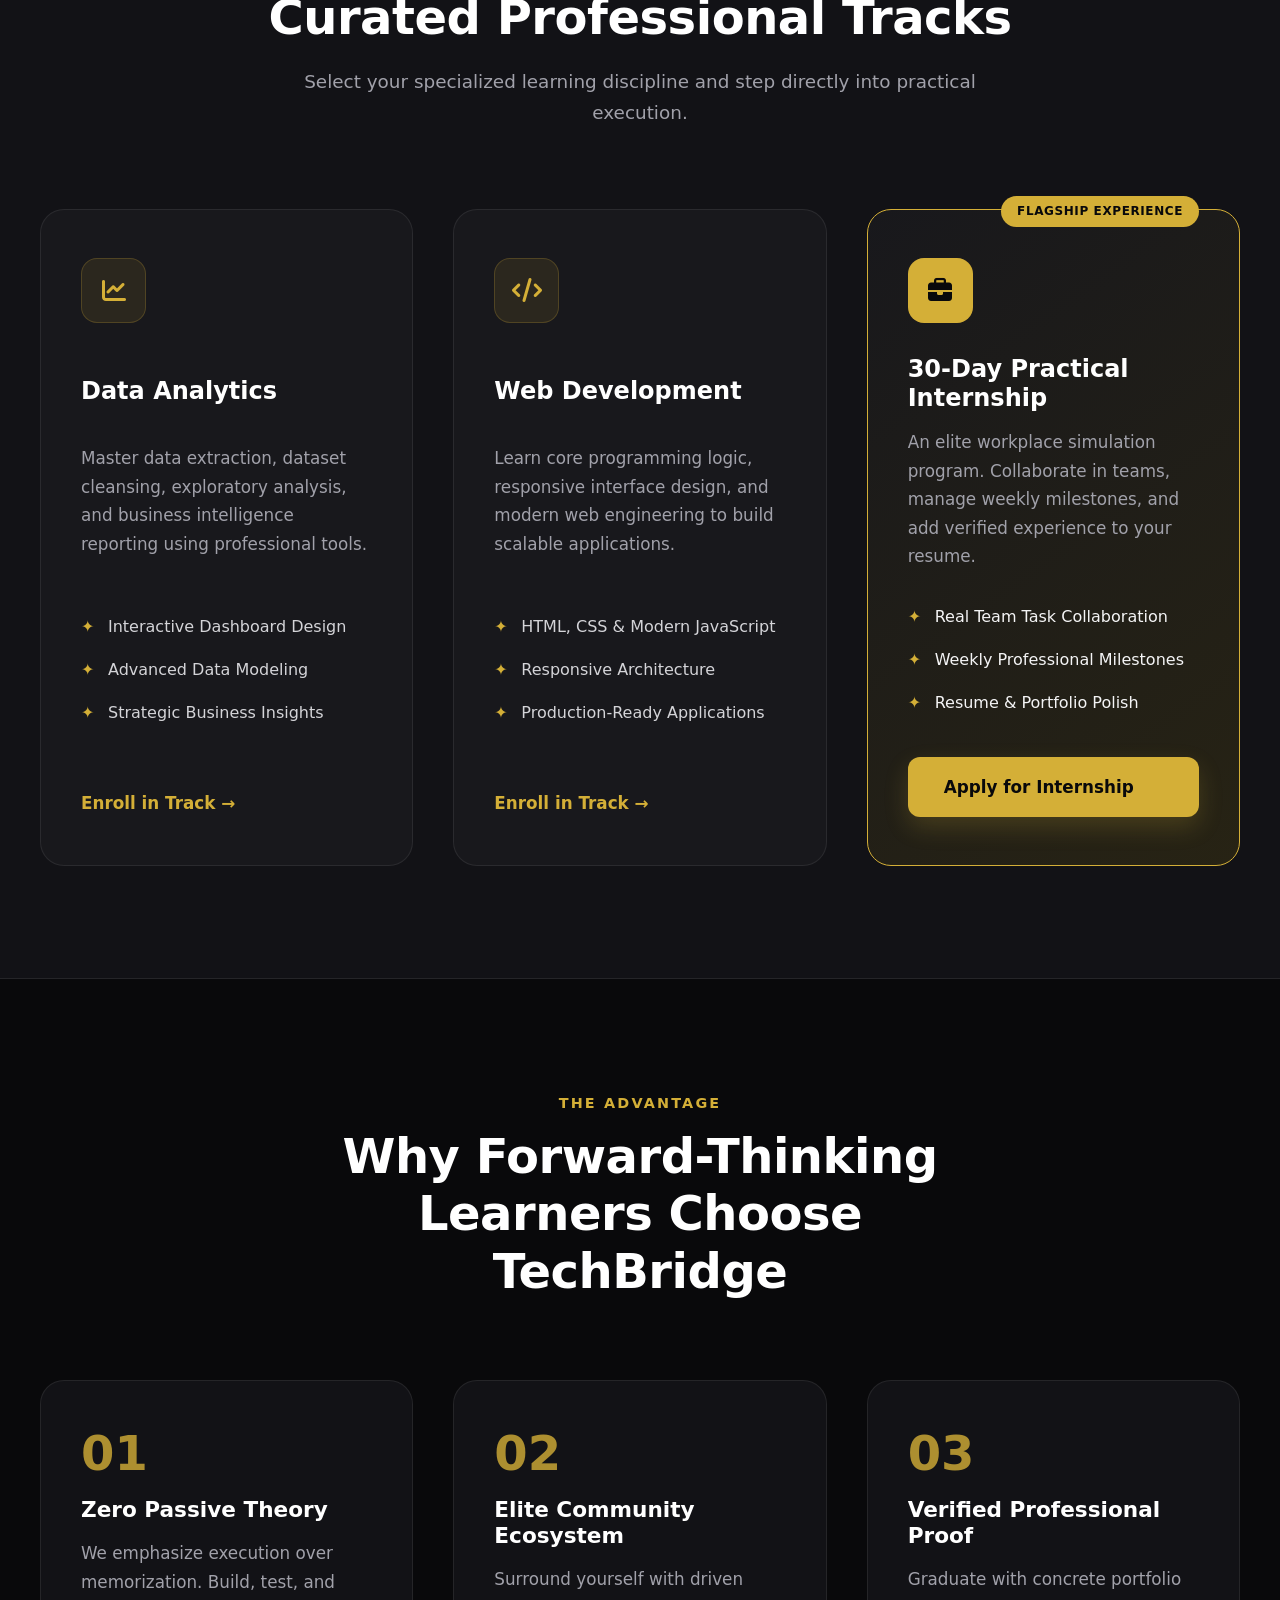
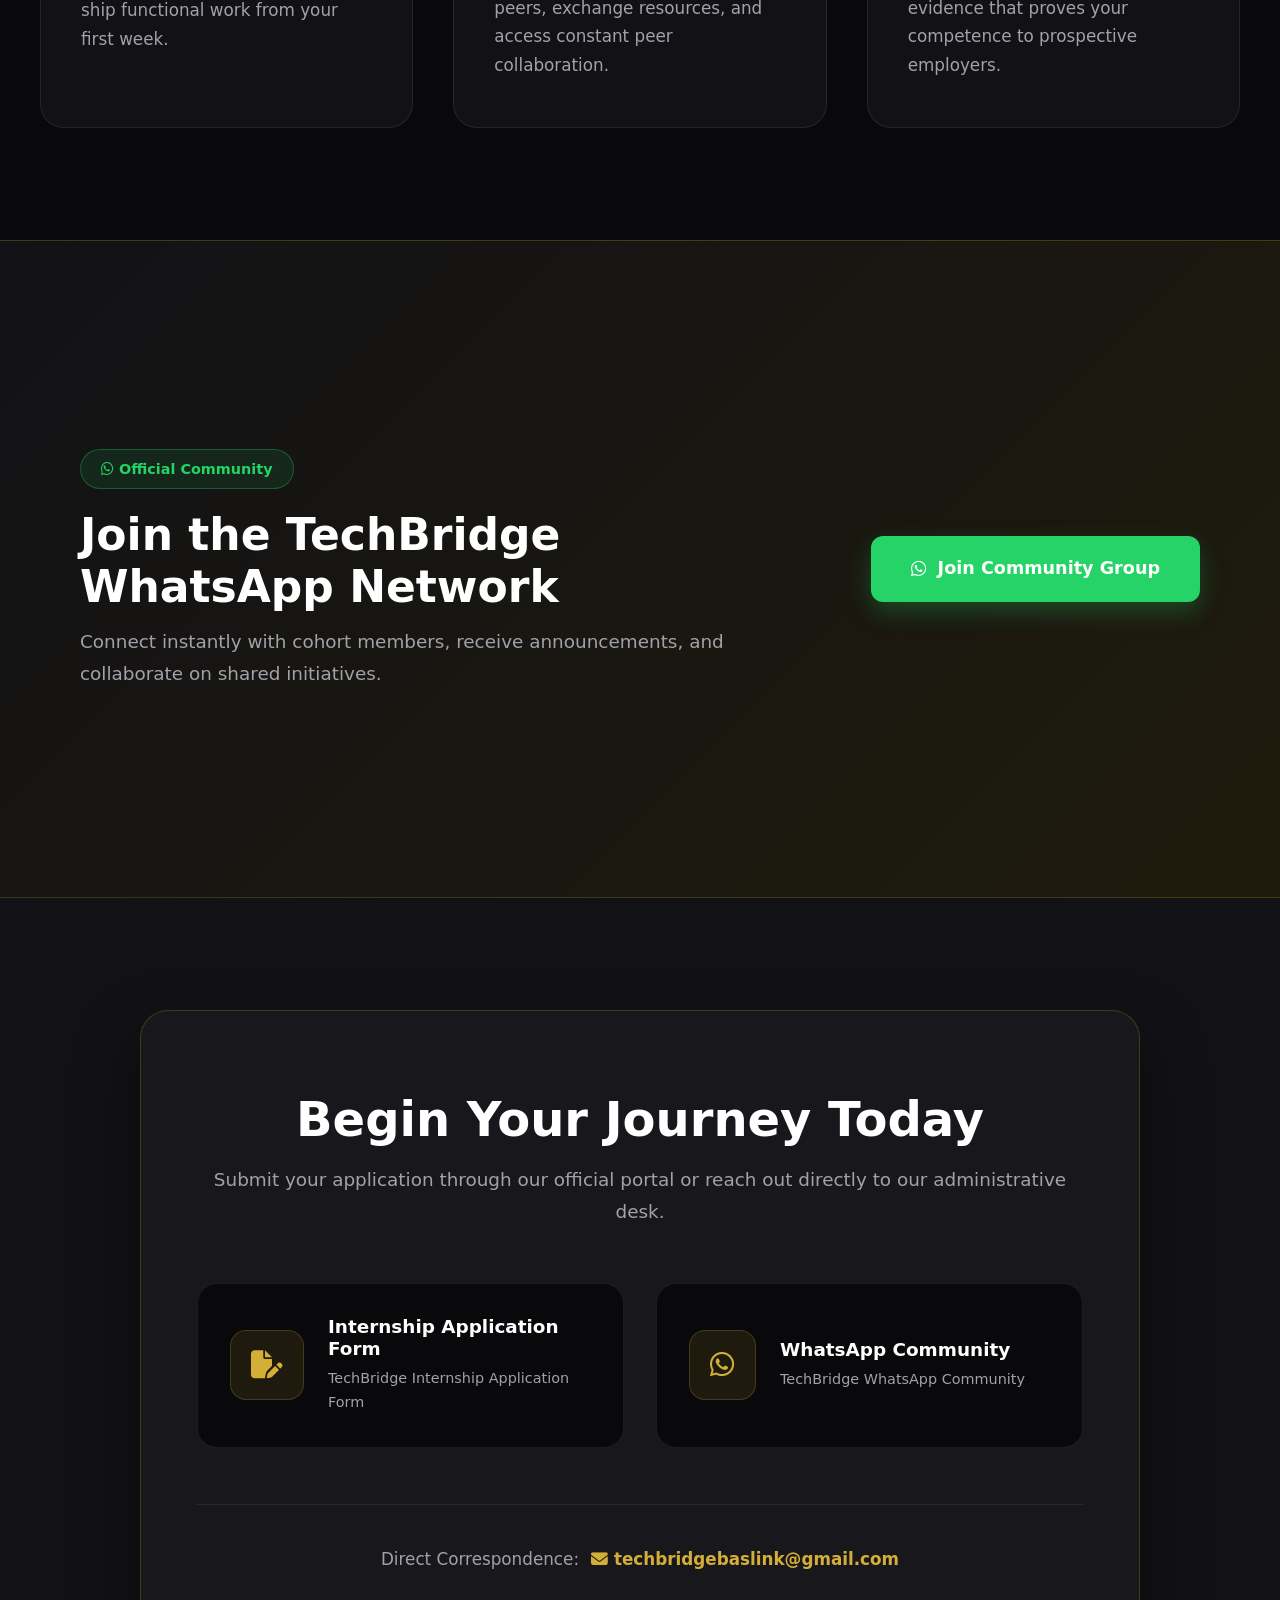
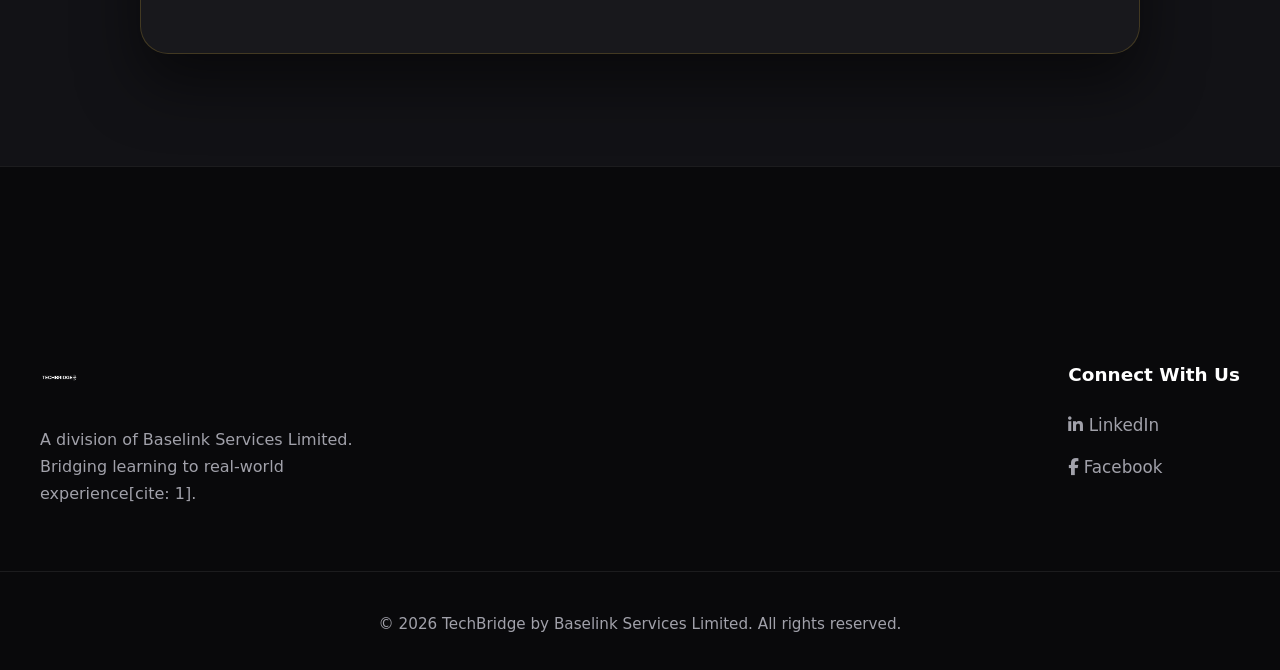
==== commit 04f17000: "Refactor index.html for improved structure Removed unnecessary links and cleaned up HTML structure." ====
--- a/index.html
+++ b/index.html
@@ -1,49 +1,45 @@
 <!DOCTYPE html>
+
 <html lang="en">
+
 <head>
-    <meta charset="UTF-8">
-    <meta name="viewport" content="width=device-width, initial-scale=1.0">
+    <meta charset="utf-8" />
+    <meta content="width=device-width, initial-scale=1.0" name="viewport" />
     <title>TechBridge | Bridging Learning to Real-World Experience</title>
-    <link rel="stylesheet" href="style.css">
-    <link rel="script" href="script.js">
-    <link rel="stylesheet" href="program.html">
+    <link href="style.css" rel="stylesheet" />
+
+
     <!-- FontAwesome Luxury Icons -->
-    <link rel="stylesheet" href="https://cdnjs.cloudflare.com/ajax/libs/font-awesome/6.4.0/css/all.min.css">
+    <link href="https://cdnjs.cloudflare.com/ajax/libs/font-awesome/6.4.0/css/all.min.css" rel="stylesheet" />
 </head>
+
 <body>
-
     <!-- Luxury Header / Navbar -->
     <header class="header">
         <div class="nav-container">
-            <a href="#" class="logo-link">
+            <a class="logo-link" href="#">
                 <!-- Using your official TechBridge logo image -->
-                <img src="./image/techbridge-logo.png" alt="TechBridge Logo" class="brand-logo-img">
+                <img alt="TechBridge Logo" class="brand-logo-img" src="./image/techbridge-logo.png" />
             </a>
-
-            <nav class="nav-menu" id="navMenu">
-                <a href="index.html" class="nav-link">Home</a>
-                <a href="#about" class="nav-link">About Us</a>
-                <a href="./program.html" class="nav-link">Programs</a>
-                <a href="./roadmap.html" class="nav-link">Roadmap</a>
-                <a href="#why-us" class="nav-link">Why Choose Us</a>
-                <a href="#community" class="nav-link">Community</a>
-                <a href="#apply" class="nav-link">Apply Now</a>
-            </nav>
-
-            <div class="nav-cta-group">
-                <a href="https://www.linkedin.com/company/techbridge-services/" target="_blank" class="social-btn"><i class="fab fa-linkedin-in"></i></a>
-                <a href="https://www.facebook.com/p/Baselink-Services-100066771475783/" target="_blank" class="social-btn"><i class="fab fa-facebook-f"></i></a>
-                <a href="#apply" class="btn-luxury-outline">Get Started</a>
-            </div>
-
-            <button class="hamburger" id="hamburgerBtn" aria-label="Toggle navigation">
+            <nav class="nav-menu" id="navMenu"><a class="nav-link active" href="index.html">Home</a><a class="nav-link"
+                    href="program.html">Programs</a><a class="nav-link" href="roadmap.html">Roadmap</a><a
+                    class="nav-link" href="experience.html">Internship Tasks</a><a class="nav-link"
+                 
+            <div class="nav-cta-group"><a class="btn-luxury-outline dashboard-nav-cta"
+                    href="dashboard.html">Dashboard</a>
+                <a class="social-btn" href="https://www.linkedin.com/company/techbridge-services/" target="_blank"><i
+                        class="fab fa-linkedin-in"></i></a>
+                <a class="social-btn" href="https://www.facebook.com/p/Baselink-Services-100066771475783/"
+                    target="_blank"><i class="fab fa-facebook-f"></i></a>
+                <a class="btn-luxury-outline" href="#apply">Get Started</a>
+            </div>
+            <button aria-label="Toggle navigation" class="hamburger" id="hamburgerBtn">
                 <span></span>
                 <span></span>
                 <span></span>
             </button>
         </div>
     </header>
-
     <!-- Luxury Hero Section -->
     <section class="hero-luxury">
         <div class="hero-container">
@@ -52,15 +48,15 @@
             </div>
             <h1>Bridging Learning to <span class="gold-text">Real-World Experience</span></h1>
             <p class="hero-subtitle">
-                Elevate your professional trajectory. We transform aspiring learners into elite tech practitioners through rigorous, project-based execution and immersive industry simulations.
+                Elevate your professional trajectory. We transform aspiring learners into elite tech practitioners
+                through rigorous, project-based execution and immersive industry simulations.
             </p>
             <div class="hero-cta-row">
-                <a href="#apply" class="btn-gold-solid">Apply for Internship <i class="fas fa-arrow-right"></i></a>
-                <a href="#community" class="btn-glass"><i class="fab fa-whatsapp"></i> Join Community</a>
-            </div>
-        </div>
-    </section>
-
+                <a class="btn-gold-solid" href="#apply">Apply for Internship <i class="fas fa-arrow-right"></i></a>
+                <a class="btn-glass" href="#community"><i class="fab fa-whatsapp"></i> Join Community</a>
+            </div>
+        </div>
+    </section>
     <!-- Elite Ticker Bar -->
     <div class="luxury-ticker">
         <div class="ticker-content">
@@ -70,14 +66,15 @@
             <span>✦Baselinks Services Limited</span>
         </div>
     </div>
-
     <!-- About Section -->
-    <section id="about" class="section-container about-luxury-grid">
+    <section class="section-container about-luxury-grid" id="about">
         <div class="about-text">
             <h5 class="section-gold-eyebrow">The Organization</h5>
-            <h2>Crafting Excellence in Tech Education & Execution</h2>
+            <h2>Crafting Excellence in Tech Education &amp; Execution</h2>
             <p>
-                TechBridge, a division of <strong>Baselink Services Limited</strong>, was built to eradicate the gap between theoretical knowledge and professional competency. We do not teach code in isolation; we immerse you in active workplace scenarios.
+                TechBridge, a division of <strong>Baselink Services Limited</strong>, was built to eradicate the gap
+                between theoretical knowledge and professional competency. We do not teach code in isolation; we immerse
+                you in active workplace scenarios.
             </p>
             <div class="luxury-features-list">
                 <div class="l-feature">
@@ -96,7 +93,6 @@
                 </div>
             </div>
         </div>
-
         <div class="about-card-box">
             <div class="glass-card-inner">
                 <h3>Our Core Philosophy</h3>
@@ -114,62 +110,61 @@
             </div>
         </div>
     </section>
-
     <!-- Programs & Tracks  -->
-    <section id="programs" class="programs-luxury-section">
+    <section class="programs-luxury-section" id="programs">
         <div class="section-container">
             <div class="center-header">
                 <h5 class="section-gold-eyebrow">Available Offerings</h5>
                 <h2>Curated Professional Tracks</h2>
                 <p>Select your specialized learning discipline and step directly into practical execution.</p>
             </div>
-
             <div class="luxury-programs-grid">
                 <!-- Track 1 -->
                 <div class="luxury-card hover-lift">
                     <div class="card-top-icon"><i class="fa-solid fa-chart-line"></i></div>
                     <h3>Data Analytics</h3>
-                    <p>Master data extraction, dataset cleansing, exploratory analysis, and business intelligence reporting using professional tools.</p>
+                    <p>Master data extraction, dataset cleansing, exploratory analysis, and business intelligence
+                        reporting using professional tools.</p>
                     <ul class="luxury-list">
                         <li>Interactive Dashboard Design</li>
                         <li>Advanced Data Modeling</li>
                         <li>Strategic Business Insights</li>
                     </ul>
-                    <a href="#apply" class="card-action-link">Enroll in Track &rarr;</a>
-                </div>
-
+                    <a class="card-action-link" href="#apply">Enroll in Track →</a>
+                </div>
                 <!-- Track 2 -->
                 <div class="luxury-card hover-lift">
                     <div class="card-top-icon"><i class="fa-solid fa-code"></i></div>
                     <h3>Web Development</h3>
-                    <p>Learn core programming logic, responsive interface design, and modern web engineering to build scalable applications.</p>
+                    <p>Learn core programming logic, responsive interface design, and modern web engineering to build
+                        scalable applications.</p>
                     <ul class="luxury-list">
-                        <li>HTML, CSS & Modern JavaScript</li>
+                        <li>HTML, CSS &amp; Modern JavaScript</li>
                         <li>Responsive Architecture</li>
                         <li>Production-Ready Applications</li>
                     </ul>
-                    <a href="#apply" class="card-action-link">Enroll in Track &rarr;</a>
-                </div>
-
+                    <a class="card-action-link" href="#apply">Enroll in Track →</a>
+                </div>
                 <!-- Track 3 (Flagship Featured) -->
                 <div class="luxury-card flagship-luxury hover-lift">
                     <div class="gold-pill-tag">Flagship Experience</div>
                     <div class="card-top-icon gold-icon"><i class="fa-solid fa-briefcase"></i></div>
                     <h3>30-Day Practical Internship</h3>
-                    <p>An elite workplace simulation program. Collaborate in teams, manage weekly milestones, and add verified experience to your resume.</p>
+                    <p>An elite workplace simulation program. Collaborate in teams, manage weekly milestones, and add
+                        verified experience to your resume.</p>
                     <ul class="luxury-list light-mode-list">
                         <li>Real Team Task Collaboration</li>
                         <li>Weekly Professional Milestones</li>
-                        <li>Resume & Portfolio Polish</li>
+                        <li>Resume &amp; Portfolio Polish</li>
                     </ul>
-                    <a href="https://docs.google.com/forms/u/0/" target="_blank" class="btn-gold-solid">Apply for Internship</a>
-                </div>
-            </div>
-        </div>
-    </section>
-
+                    <a class="btn-gold-solid" href="https://docs.google.com/forms/u/0/" target="_blank">Apply for
+                        Internship</a>
+                </div>
+            </div>
+        </div>
+    </section>
     <!-- Why Choose Us -->
-    <section id="why-us" class="section-container why-luxury-section">
+    <section class="section-container why-luxury-section" id="why-us">
         <div class="center-header">
             <h5 class="section-gold-eyebrow">The Advantage</h5>
             <h2>Why Forward-Thinking Learners Choose TechBridge</h2>
@@ -178,7 +173,8 @@
             <div class="benefit-box hover-lift">
                 <span class="gold-number">01</span>
                 <h4>Zero Passive Theory</h4>
-                <p>We emphasize execution over memorization. Build, test, and ship functional work from your first week.</p>
+                <p>We emphasize execution over memorization. Build, test, and ship functional work from your first week.
+                </p>
             </div>
             <div class="benefit-box hover-lift">
                 <span class="gold-number">02</span>
@@ -192,37 +188,36 @@
             </div>
         </div>
     </section>
-
     <!-- Community Banner -->
-    <section id="community" class="community-luxury-banner">
+    <section class="community-luxury-banner" id="community">
         <div class="section-container banner-flex">
             <div>
                 <span class="whatsapp-badge"><i class="fab fa-whatsapp"></i> Official Community</span>
                 <h2>Join the TechBridge WhatsApp Network</h2>
-                <p>Connect instantly with cohort members, receive announcements, and collaborate on shared initiatives.</p>
-            </div>
-            <a href="https://chat.whatsapp.com" target="_blank" class="btn-whatsapp-luxury hover-lift">
+                <p>Connect instantly with cohort members, receive announcements, and collaborate on shared initiatives.
+                </p>
+            </div>
+            <a class="btn-whatsapp-luxury hover-lift" href="https://chat.whatsapp.com" target="_blank">
                 <i class="fab fa-whatsapp"></i> Join Community Group
             </a>
         </div>
     </section>
-
     <!-- Application / Contact Hub -->
-    <section id="apply" class="apply-luxury-section">
+    <section class="apply-luxury-section" id="apply">
         <div class="section-container">
             <div class="apply-luxury-box">
                 <h2>Begin Your Journey Today</h2>
-                <p>Submit your application through our official portal or reach out directly to our administrative desk.</p>
-
+                <p>Submit your application through our official portal or reach out directly to our administrative desk.
+                </p>
                 <div class="apply-grid-options">
-                    <a href="https://docs.google.com/forms/u/0/" target="_blank" class="luxury-option-card hover-lift">
+                    <a class="luxury-option-card hover-lift" href="https://docs.google.com/forms/u/0/" target="_blank">
                         <i class="fa-solid fa-file-pen"></i>
                         <div>
                             <h4>Internship Application Form</h4>
                             <p>TechBridge Internship Application Form</p>
                         </div>
                     </a>
-                    <a href="https://chat.whatsapp.com" target="_blank" class="luxury-option-card hover-lift">
+                    <a class="luxury-option-card hover-lift" href="https://chat.whatsapp.com" target="_blank">
                         <i class="fab fa-whatsapp"></i>
                         <div>
                             <h4>WhatsApp Community</h4>
@@ -230,36 +225,37 @@
                         </div>
                     </a>
                 </div>
-
                 <div class="contact-strip-luxury">
                     <span>Direct Correspondence:</span>
-                    <a href="mailto:techbridgebaslink@gmail.com"><i class="fa-solid fa-envelope"></i> techbridgebaslink@gmail.com</a>
-                </div>
-            </div>
-        </div>
-    </section>
-
+                    <a href="mailto:techbridgebaslink@gmail.com"><i class="fa-solid fa-envelope"></i>
+                        techbridgebaslink@gmail.com</a>
+                </div>
+            </div>
+        </div>
+    </section>
     <!-- Luxury Footer -->
     <footer class="footer-luxury">
         <div class="section-container footer-flex">
             <div class="footer-brand">
-                <img src="./image/techbridge-logo.png" alt="TechBridge Logo" class="footer-logo-img">
+                <img alt="TechBridge Logo" class="footer-logo-img" src="./image/techbridge-logo.png" />
                 <p>A division of Baselink Services Limited. Bridging learning to real-world experience[cite: 1].</p>
             </div>
             <div class="footer-socials">
                 <h5>Connect With Us</h5>
                 <div class="social-links-row">
-                    <a href="https://www.linkedin.com/company/techbridge-services/" target="_blank"><i class="fab fa-linkedin-in"></i> LinkedIn</a>
-                    <a href="https://www.facebook.com/p/Baselink-Services-100066771475783/" target="_blank"><i class="fab fa-facebook-f"></i> Facebook</a>
+                    <a href="https://www.linkedin.com/company/techbridge-services/" target="_blank"><i
+                            class="fab fa-linkedin-in"></i> LinkedIn</a>
+                    <a href="https://www.facebook.com/p/Baselink-Services-100066771475783/" target="_blank"><i
+                            class="fab fa-facebook-f"></i> Facebook</a>
                 </div>
             </div>
         </div>
         <div class="footer-bottom-bar">
-            <p>&copy; 2026 TechBridge by Baselink Services Limited. All rights reserved.</p>
+            <p>© 2026 TechBridge by Baselink Services Limited. All rights reserved.</p>
         </div>
     </footer>
-
     <!-- Script File -->
     <script src="script.js"></script>
 </body>
+
 </html>
